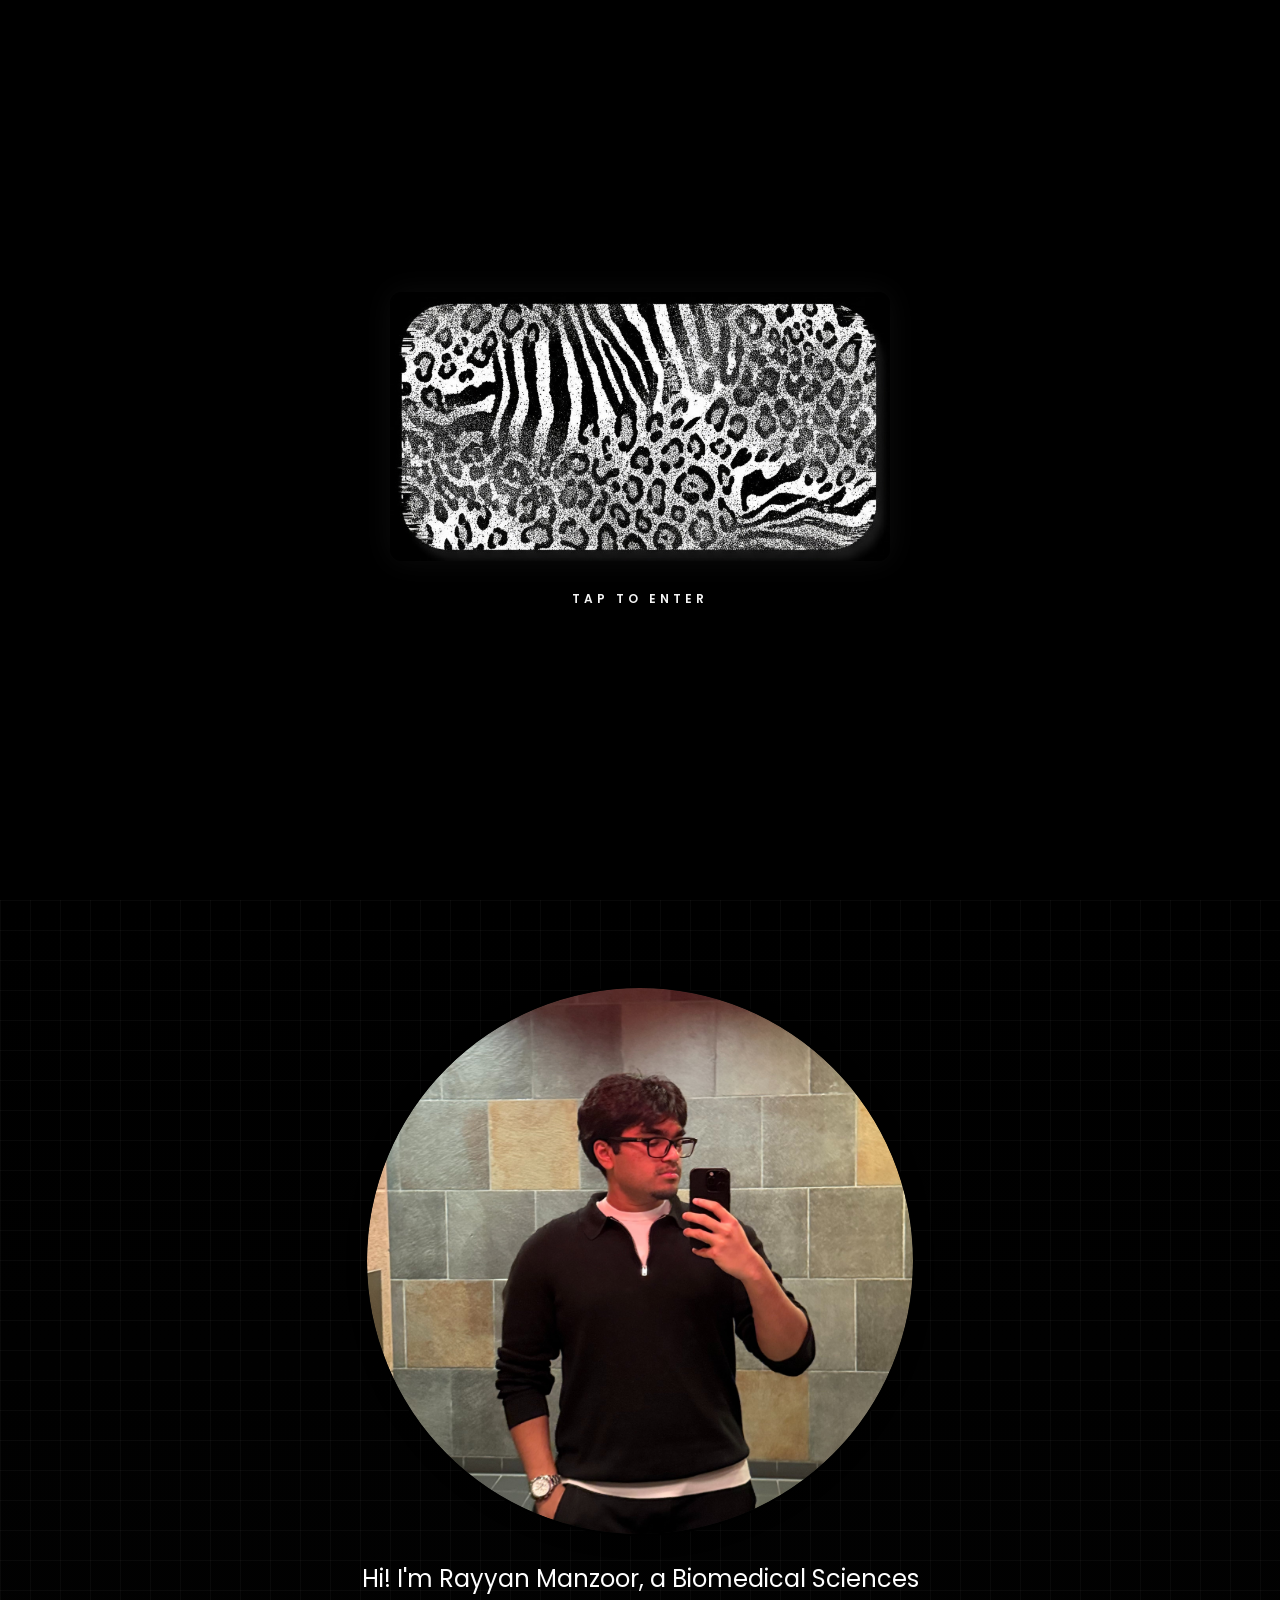
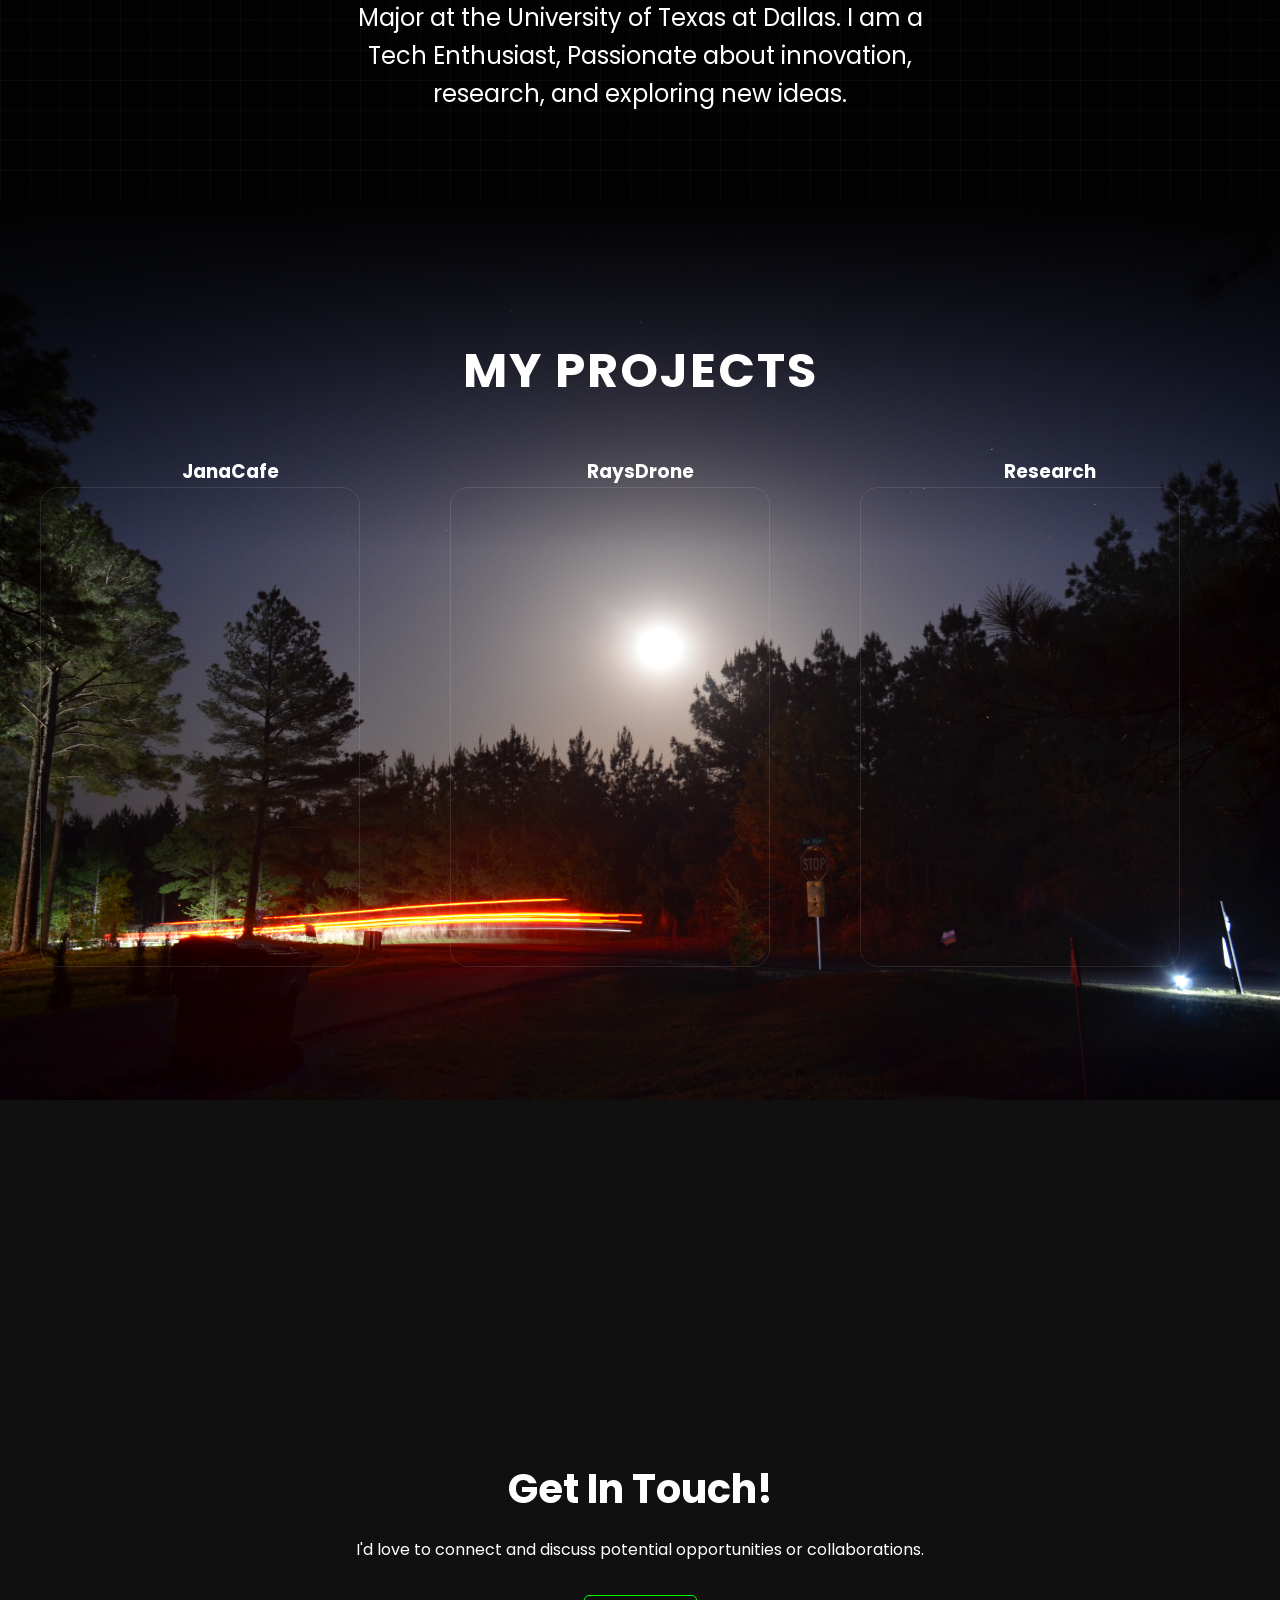
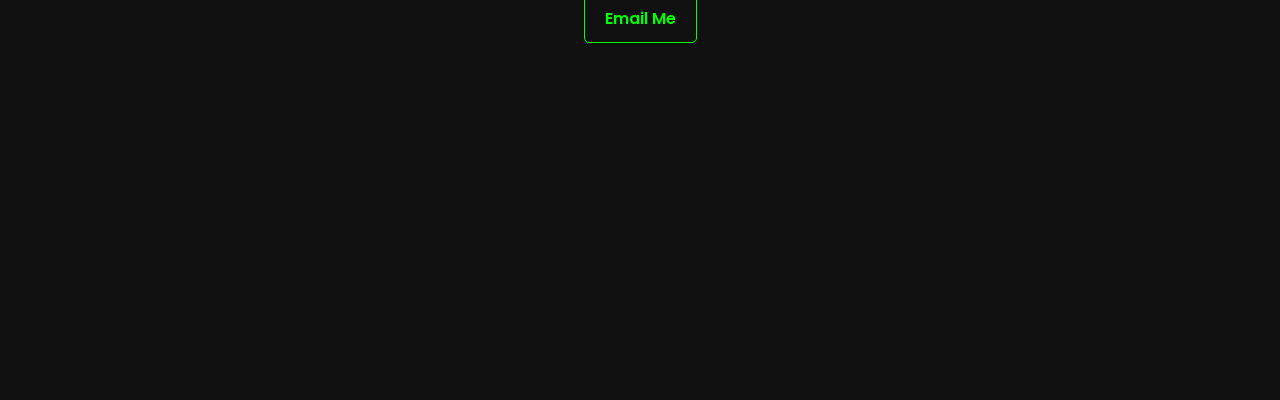
==== index.html @ ebfc165f "Update index.html" ====
<!DOCTYPE html>
<html lang="en">
<head>
  <meta charset="UTF-8">
  <meta name="viewport" content="width=device-width, initial-scale=1.0">
  <title>Rayyan's Portfolio</title>
  <link rel="icon" type="image/png" href="custom-id.PNG">
  <link rel="stylesheet" href="style.css">
  <link href="https://fonts.googleapis.com/css2?family=Poppins:wght@400;600&display=swap" rel="stylesheet">
</head>
<body class="dark-mode no-scroll">
  <div id="entry-splash">
    <div class="custom-id-container">
        <img src="custom-id.PNG" alt="Rayyan ID Card" class="custom-id-image">
        <p class="tap-hint">TAP TO ENTER</p>
    </div>
</div>
<div class="social-icons">
  <a href="https://www.instagram.com/rayyan.manz/" target="_blank" class="social-link"><img src="instagram.png" alt="Instagram"></a>
  <a href="https://www.youtube.com/@rayyan.manzoor" target="_blank" class="social-link"><img src="youtube.png" alt="YouTube"></a>
</div>

  <div class="fixed-gif">
    <img src="RSM.svg" alt="Top GIF">
  </div>

  <div class="top-glass"></div>

  <section id="welcome" class="full-screen">
  <div class="welcome-bubble">
    <h1 id="welcomeText" class="blur-text"></h1>
    <p class="subtitle" id="subtitle"></p>
  </div>
</section>
  
  <section id="about" class="content-section">

    <div id="scrollOverlay">
      <div class="scrolling-text-line line1">
        <span>Here's More About Me&nbsp;&nbsp;&nbsp;</span>
        <span>Here's More About Me&nbsp;&nbsp;&nbsp;</span>
        <span>Here's More About Me&nbsp;&nbsp;&nbsp;</span>
        <span>Here's More About Me&nbsp;&nbsp;&nbsp;</span>
        <span>Here's More About Me&nbsp;&nbsp;&nbsp;</span>
        <span>Here's More About Me&nbsp;&nbsp;&nbsp;</span>
        <span>Here's More About Me&nbsp;&nbsp;&nbsp;</span>
        <span>Here's More About Me&nbsp;&nbsp;&nbsp;</span>
      </div>
      <div class="scrolling-text-line line2">
        <span>I am Rayyan Manzoor.&nbsp;&nbsp;&nbsp;</span>    
        <span>I am an aspiring Anesthesiologist.&nbsp;&nbsp;&nbsp;</span>
        <span>I Enjoy my Free Time for Creativity.&nbsp;&nbsp;&nbsp;</span>
        <span>I am Passionate in Designing.&nbsp;&nbsp;&nbsp;</span>
        <span>I Love taking Drone Videography.&nbsp;&nbsp;&nbsp;</span>
        <span>I am Versitile across Many Skills.&nbsp;&nbsp;&nbsp;</span>
        <span>So Please Explore Projects About Me!&nbsp;&nbsp;&nbsp;</span>
        <span>I am Rayyan Manzoor.&nbsp;&nbsp;&nbsp;</span>    
        <span>I am an aspiring Anesthesiologist.&nbsp;&nbsp;&nbsp;</span>
        <span>I Enjoy my Free Time for Creativity.&nbsp;&nbsp;&nbsp;</span>
        <span>I am Passionate in Designing.&nbsp;&nbsp;&nbsp;</span>
        <span>I Love taking Drone Videography.&nbsp;&nbsp;&nbsp;</span>
        <span>I am Versitile across Many Skills.&nbsp;&nbsp;&nbsp;</span>
        <span>So Please Explore Projects About Me!&nbsp;&nbsp;&nbsp;</span>
      </div>
    </div>

    <div class="about-center">
      <div class="profile-circle">
        <img src="me.jpg" alt="Rayyan's Profile Picture">
      </div>
      <p class="about-description">
        Hi! I'm Rayyan Manzoor, a Biomedical Sciences Major at the University of Texas at Dallas. I am a Tech Enthusiast, Passionate about innovation, research, and exploring new ideas.
      </p>
    </div>

  </section>

  <section id="portfolio" class="content-section">
    <div class="container">
      <h2>My Projects</h2>
     <div class="project-grid">
  <div class="project-item">
    <h3 class="external-title">JanaCafe</h3>
    <div class="project-card" onclick="" tabindex="0">
      <video autoplay muted loop playsinline class="card-video">
        <source src="jana video cropped.mp4" type="video/mp4">
      </video>
      <div class="card-content">
        <a href="#" class="project-link" onclick="showProject('janacafe')">View Project Details</a>
      </div>
    </div>
  </div>

  <div class="project-item">
    <h3 class="external-title">RaysDrone</h3>
    <div class="project-card" onclick="" tabindex="0">
      <video autoplay muted loop playsinline class="card-video">
        <source src="raysdrone.mp4" type="video/mp4">
      </video>
      <div class="card-content">
        <a href="#project-drone" class="project-link">View Gallery</a>
      </div>
    </div>
  </div>

  <div class="project-item">
    <h3 class="external-title">Research</h3>
    <div class="project-card" onclick="" tabindex="0">
      <div class="card-content">
        <a href="#project-research" class="project-link">Read Abstract</a>
      </div>
    </div>
  </div>
</div>
  </section>

  <section id="project-jana" class="project-detail-section content-section">
    <div class="container">
      <a href="#portfolio" class="back-link">&larr; Back to Projects</a>
      <h1>JanaCafe </h1>
      <p class="project-tagline">Bringing clean, quality matcha to everyday life.</p>
      
      <div class="project-content">
        <p>JANA is a matcha beverage business I founded at 18 under my registered company, Jana Ventures LLC. The brand is built around offering clean, high-quality matcha products that support wellness and daily balance. After extensive product development and branding work, JANA has grown into a physical location on Preston, where customers can experience our drinks in person. This project explores the full entrepreneurial process behind JANA—from establishing the LLC and creating the brand identity to product testing, marketing strategy, and launching our storefront.</p>
        
        <h3>Where to find Jana</h3>
        <ul>
          <li>Main</li>
          <li>I</li>
          <li>S</li>
        </ul>
        <p>Ta.</p>
      </div>
    </div>
  </section>

  <section id="project-drone" class="project-detail-section content-section">
    <div class="container">
      <a href="#portfolio" class="back-link">&larr; Back to Projects</a>
      <h1>Drone Cinematography</h1>
      <p class="project-tagline">Capturing landscapes and events from a unique aerial perspective.</p>
      
      <div class="project-content">
        <p>My passion for drone videography allows me to combine technical skill with creative storytelling. I specialize in cinematic shots of Texas landscapes, urban environments, and event coverage.</p>
        
        <h3>Equipment & Skills:</h3>
        <ul>
          <li>DJI Mavic 3 Pro (4K/60fps, 10-bit D-Log).</li>
          <li>Advanced knowledge of FAA regulations and safe flight practices.</li>
          <li>Post-production editing using DaVinci Resolve.</li>
        </ul>
        <p>Vl.</p>
      </div>
    </div>
  </section>

  <section id="project-research" class="project-detail-section content-section">
    <div class="container">
      <a href="#portfolio" class="back-link">&larr; Back to Projects</a>
      <h1>Biomedical Research Abstract</h1>
      <p class="project-tagline">Exploration of neural signaling pathways.</p>
      
      <div class="project-content">
        <p>This academic project, conducted at UTD, focused on the inhibitory effects of novel compounds on specific G-protein coupled receptors (GPCRs) relevant to anesthetic research.</p>
        
        <h3>Abstract Summary:</h3>
        <p>The study utilized cell culture models and fluorescent assays to measure receptor activity. The findings suggest a potential therapeutic window for... [briefly summarize the outcome].</p>
        <p>Full paper available upon request.</p>
      </div>
    </div>
  </section>

  <section id="contact" class="content-section">
    <div class="container">
        <h2>Get In Touch!</h2>
        <p>I'd love to connect and discuss potential opportunities or collaborations.</p>
        <div class="contact-info">
    <a href="mailto:rayyan@manzoor.net" class="contact-link">Email Me</a>
</div>
    </div>
  </section>
  
  <script src="script.js"></script>
</body>
</html>
---- style.css ----
/* ===== Reset & Base Styles ===== */
* {
  margin: 0;
  padding: 0;
  box-sizing: border-box;
}

html {
  font-size: 16px;
  scroll-behavior: smooth;
}

body {
  font-family: 'Poppins', sans-serif;
  line-height: 1.6;
  transition: background 0.8s ease, color 0.8s ease;
}
/* --- NEW CUSTOM IMAGE SPLASH STYLES --- */
#entry-splash {
  position: fixed;
  top: 0;
  left: 0;
  width: 100%;
  height: 100%;
  background-color: #000;
  display: flex;
  justify-content: center;
  align-items: center;
  z-index: 10000;
  transition: opacity 0.8s ease;
  cursor: pointer;
}

.custom-id-container {
  text-align: center;
  width: 90%;
  max-width: 500px; /* Limits size on desktop */
}

.custom-id-image {
  width: 100%;
  height: auto;
  border-radius: 12px;
  /* Optional: gives it a subtle glow like the reference photo */
  box-shadow: 0 0 30px rgba(255, 255, 255, 0.05); 
  transition: transform 0.3s ease;
}

.custom-id-image:hover {
  transform: scale(1.02);
}

.tap-hint {
  color: #F5F5F5;
  margin-top: 20px;
  font-weight: 600;
  letter-spacing: 4px;
  font-size: 0.75rem;
  text-transform: uppercase;
  animation: pulseHint 2s infinite;
}

@keyframes pulseHint {
  0% { opacity: 0.3; }
  50% { opacity: 1; }
  100% { opacity: 0.3; }
}
/* Lock Scroll Class */
.no-scroll {
  overflow: hidden !important;
  height: 100vh !important;
}
/* ===== Glass Overlay (Top) ===== */
.top-glass {
  position: fixed;
  top: -200px;         /* pushes blur above the viewport */
  left: 0;
  right: 0;
  height: 245px;       /* extend enough to cover above + visible area */
  pointer-events: none;
  z-index: 1200;
  backdrop-filter: blur(6px);
  -webkit-backdrop-filter: blur(6px); /* Safari support */
}

/* ===== Sections ===== */
.full-screen {
  height: 100vh;
  width: 100%;
  display: flex;
  flex-direction: column;
  justify-content: center;
  align-items: center;
  text-align: center;
  color: #fff;
  background: linear-gradient(180deg, #1a1a1a, #000000);
  position: relative;
  overflow: hidden;
}

.content-section {
  min-height: 100vh;
  padding: 6rem 2rem;
  background-size: cover;
  background-position: center;
  background-repeat: no-repeat;
  color: #fff;
  position: relative;
}

#about {
  min-height: 100vh; 
  display: flex;
  align-items: center;
  justify-content: center;
  background: linear-gradient(180deg, #000000 0%, #020202 100%);
  position: relative;
  overflow: hidden;
  padding: 2rem 0; 
}

/* This keeps your grid lines visible over the new gradient */
#about::after {
  content: "";
  position: absolute;
  top: 0;
  left: 0;
  right: 0;
  bottom: 0;
  background-image: 
    linear-gradient(rgba(255, 255, 255, 0.03) 1px, transparent 1px),
    linear-gradient(90deg, rgba(255, 255, 255, 0.03) 1px, transparent 1px);
  background-size: 30px 30px;
  pointer-events: none;
  z-index: 1;
}

/* ===== Social Icons & GIF ===== */
.social-icons {
  position: fixed;
  top: 10px;
  right: 20px;
  display: flex;
  gap: 15px;
  z-index: 1201;
}

.social-link img {
  width: 28px;
  height: 28px;
  transition: transform 0.3s ease;
}

.social-link:hover img {
  transform: scale(1.2);
}

.fixed-gif {
  position: fixed;
  top: 10px;
  left: 20px;
  z-index: 1201;
  max-width: 50px;
}

.fixed-gif img {
  max-width: 100%;
  height: auto;
}

/* ===== Welcome Text & Gradient Effect ===== */
#welcomeText {
  font-size: clamp(2rem, 6vw, 3rem);
  line-height: 1.3;
  text-align: center;
  position: relative;
  z-index: 100;
}

#welcomeText span {
  display: inline-block;
  opacity: 0;
  transform: translateY(-50px);
  transition: opacity 0.6s ease, transform 0.6s ease;
  background: linear-gradient(to right, #FFFFFF, #F8F0E3, #FFFFFF, #F8F0E3, #FFFFFF);
  background-size: 300% 100%;
  -webkit-background-clip: text;
  background-clip: text;
  color: transparent;
  animation: gradient 1.5s linear infinite;
}

#welcomeText span.visible {
  opacity: 1;
  transform: translateY(0);
}

@keyframes gradient {
  0% { background-position: 0% 50%; }
  50% { background-position: 100% 50%; }
  100% { background-position: 0% 50%; }
}

/* Subtitle */
.subtitle {
  display: block;
  margin-top: 15px;
  font-size: clamp(1rem, 2.5vw, 1.5rem);
  opacity: 0.9;
  text-align: center;
  color: #fff; /* Solid color; can make gradient if desired */
}

/* ===== Scroll Overlay (Two Infinite Lines) ===== */
#scrollOverlay {
  display: none !important; 
  position: absolute;
  top: 0;
  left: 0;
  width: 100%;
  flex-direction: column;
  align-items: flex-start;
  gap: 0px;
  overflow: hidden;
  z-index: 1050;
}

.scrolling-text-line {
  display: flex;
  white-space: nowrap;
  font-size: clamp(1rem, 3vw, 1.6rem);
  font-weight: 400;
  color: #ccc;
  line-height: 1;
  margin: 0;
}

.line1 { animation: scrollLeft 16s linear infinite; }
.line2 { animation: scrollRight 30s linear infinite; }

.scrolling-text-line span {
  margin-right: 2rem;
}

@keyframes scrollLeft {
  0% { transform: translateX(0%); }
  100% { transform: translateX(-50%); }
}

@keyframes scrollRight {
  0% { transform: translateX(-50%); }
  100% { transform: translateX(0%); }
}

/* ===== About Centered Profile Circle ===== */
.about-center {
  display: flex;
  flex-direction: column;
  align-items: center;
  justify-content: center;
  gap: 1.5rem;
  position: relative;
  z-index: 1050;
  /* padding-top: 8rem removed to fix the gap */
}

.profile-circle {
  width: 520px;
  height: 520px;
  border-radius: 50%;
  border: 2px solid #000000;
  backdrop-filter: blur(8px);
  background-color: rgba(255,255,255,0.05);
  box-shadow: 0 4px 20px rgba(0,0,0,0.2);
  overflow: hidden;
  
  /* FIXED CODE BELOW */
  display: flex;          /* Changed from display: flex: 0; */
  flex-shrink: 0;        /* This prevents the oval squish */
  aspect-ratio: 1 / 1;    /* This forces a perfect circle */
  
  align-items: center;
  justify-content: center;
}

.profile-circle img {
  width: 100%;
  height: 100%;
  border-radius: 50%;
  object-fit: cover;
}

.profile-circle:hover {
  box-shadow: 0 0 20px rgba(255,255,255,0.5);
}

.about-description {
  max-width: 600px;
  text-align: center;
  font-size: clamp(1rem, 2.5vw, 1.3rem);
  line-height: 1.6;
}

/* ===== Subtitle Blink ===== */
.blink {
  animation: blinkSubtitle 1.5s step-start infinite;
}

@keyframes blinkSubtitle {
  0%, 50%, 100% { opacity: 1; }
  25%, 75% { opacity: 0; }
}   

/* About description text */
.about-description {
  max-width: 600px;
  text-align: center;
  font-size: clamp(1rem, 2.5vw, 1.3rem); /* scales with screen width */
  line-height: 1.6;
  transition: font-size 0.3s ease; /* smooth resizing */
}

/* Optional: even bigger text on larger screens */
@media (min-width: 1024px) {
  .about-description {
    font-size: clamp(1.2rem, 2.2vw, 1.5rem);
  }
}

@media (min-width: 1440px) {
  .about-description {
    font-size: clamp(1.4rem, 2vw, 1.8rem);
  }
}

/* Make profile circle bigger on desktop */
@media (min-width: 1024px) {
  .profile-circle {
    width: 550px;   /* increase width */
    height: 550px;  /* increase height */
  }
}
/* --- Centering The Portfolio Content (NEW CODE) --- */
#portfolio {
  background-image: url('dallas.JPG');
  background-size: cover;
  background-position: center;
  background-repeat: no-repeat;
  min-height: 100vh;
  color: #fff;
  position: relative;
  display: flex;
  flex-direction: column;
  align-items: center;
  justify-content: center;
  padding: 2rem 0; /* Changed to 0 on the sides */
}
/* NEW: The dark overlay for better text contrast */
#portfolio::before {
  content: "";
  position: absolute;
  top: 0;
  left: 0;
  right: 0;
  height: 350px; /* Increased height for a smoother blend */
  /* This starts at the same #020202 color we ended the About section with */
  background: linear-gradient(to bottom, #020202 0%, rgba(2,2,2,0) 100%);
  z-index: 2; 
}

/* Ensure the content sits above the new overlay */
#portfolio .container {
  position: relative;
  z-index: 10; /* Ensure content is above the overlay (z-index: 1) */
  width: 100%;
  max-width: 1200px;
  text-align: center;
}
/* ===== New Contact Section Styles ===== */
#contact {
  /* Inherits min-height: 100vh from .content-section, but we override background and center content */
  background: #101010; /* A slightly different dark background for contrast */
  display: flex;
  flex-direction: column;
  align-items: center;
  justify-content: center; /* Vertically centers content within the section */
  text-align: center;
}

#contact h2 {
  font-size: 2.5rem;
  margin-bottom: 1rem;
}

#contact p {
  margin-bottom: 2rem;
  max-width: 600px; /* Constrain the width of the descriptive text */
}

.contact-info {
  margin-top: 1rem;
  display: flex;
  justify-content: center; /* This horizontally centers the button */
  align-items: center;     /* This ensures vertical alignment */
  width: 100%;             /* This gives it the full width to center within */
  gap: 20px; 
}

.contact-link {
  color: #00FF00; /* Uses your neon accent color for the text */
  text-decoration: none;
  border: 1px solid #00FF00; /* Neon border */
  padding: 10px 20px;
  border-radius: 5px;
  transition: background 0.3s ease, color 0.3s ease;
  font-weight: 600;
}

.contact-link:hover {
  background: #00FF00; /* Fills the button with neon color on hover */
  color: #000; /* Changes text color to black for contrast on hover */
}
/* --- Portfolio Project Grid & Cards (NEW SECTION) --- */

#portfolio h2 {
  font-size: clamp(2rem, 5vw, 3rem);
  margin-bottom: 2rem;
  text-transform: uppercase;
  letter-spacing: 2px;
}

/* Grid layout for projects */
.project-grid {
  display: grid;
  grid-template-columns: repeat(auto-fit, minmax(300px, 1fr)); /* Responsive grid */
  gap: 30px;
  margin-top: 3rem;
}

/* Individual Project Card Styling */
.project-card {
  aspect-ratio: 2 / 3;
  width: 100%;
  max-width: 320px;
  background: transparent; /* Remove the gray tint */
  backdrop-filter: none;    /* Remove the milkiness */
  border: 1px solid rgba(255, 255, 255, 0.1);
  border-radius: 18px;
  display: flex;
  flex-direction: column;
  justify-content: center; 
  align-items: center;      
  text-align: center;
  transition: transform 0.4s cubic-bezier(0.175, 0.885, 0.32, 1.275), box-shadow 0.3s ease;
  position: relative;      
  overflow: hidden;        
}

/* THE HOVER EFFECT: This hides the link by default */
.project-link {
  position: absolute; /* Centers it over the video */
  top: 50%;
  left: 50%;
  transform: translate(-50%, -50%) scale(0.8);
  opacity: 0;         /* HIDDEN */
  visibility: hidden;
  z-index: 10;
  background: rgba(0, 0, 0, 0.7);
  padding: 12px 24px;
  border-radius: 30px;
  color: #00FF00;
  border: 1px solid #00FF00;
  font-weight: 600;
  text-decoration: none;
  transition: all 0.3s ease;
  white-space: nowrap;
}

/* SHOW LINK ON HOVER */
.project-card:hover .project-link {
  opacity: 1;
  visibility: visible;
  transform: translate(-50%, -50%) scale(1);
}

/* DIM & BLUR VIDEO ON HOVER */
.project-card:hover .card-video {
  opacity: 0.4 !important;
  filter: blur(3px);
}

.project-card:hover {
  transform: translateY(-10px) scale(1.02);
  box-shadow: 0 10px 30px rgba(0, 255, 0, 0.3);
  border-color: rgba(0, 255, 0, 0.5);
}


/* --- Project Detail Sections Styling & HIDE/SHOW LOGIC --- */
.project-detail-section {
    /* Ensures this section looks good and is separated */
    background: #0d0d0d;
    padding-top: 5rem;
    padding-bottom: 5rem;
    text-align: left;
    
    /* --- HIDE BY DEFAULT --- */
    display: none; 
    /* ----------------------- */
}

/* Rule to show the active section (used by JavaScript) */
.project-detail-section.active {
    display: block;
}

.project-detail-section h1 {
    font-size: 3rem;
    color: #00FF00;
    margin-bottom: 0.5rem;
}

.project-tagline {
    font-size: 1.2rem;
    color: #ccc;
    margin-bottom: 2rem;
    border-bottom: 1px solid rgba(255, 255, 255, 0.1);
    padding-bottom: 1rem;
}

.project-content p {
    margin-bottom: 1.5rem;
}

.project-content h3 {
    font-size: 1.5rem;
    color: #fff;
    margin-top: 2rem;
    margin-bottom: 1rem;
}

.project-content ul {
    list-style: none;
    padding-left: 0;
    margin-bottom: 2rem;
}

.project-content ul li {
    background-color: rgba(255, 255, 255, 0.05);
    padding: 10px 15px;
    margin-bottom: 8px;
    border-radius: 5px;
    border-left: 3px solid #00FF00;
}

.back-link {
    display: inline-block;
    color: #00FF00;
    text-decoration: none;
    font-weight: 600;
    margin-bottom: 2rem;
    transition: color 0.3s ease;
}

.back-link:hover {
    color: #fff;
}
/* Background Video Styling */
.card-video {
  position: absolute;
  top: 0;
  left: 0;
  width: 100%;
  height: 100%;
  object-fit: cover;
  z-index: 1;
  opacity: 1 !important; /* Forces 100% color vibrancy */
  pointer-events: none;
}

/* Text Content Styling */
.card-content {
  position: relative;
  z-index: 2;           /* Forces text to the top layer */
  text-shadow: 0 2px 10px rgba(0,0,0,0.8); /* Shadow for readability */
}

/* --- Ultra-Wide Mobile 2-Column Grid --- */
/* --- Final Consolidated Mobile Block --- */
@media (max-width: 600px) {
  #portfolio {
    padding: 2rem 0 !important;
    display: flex;
    align-items: center;
    justify-content: center;
  }

  #portfolio .container {
    padding: 0 !important;
    margin: 0 auto !important;
    width: 100vw !important;
    max-width: 100vw !important;
    display: flex;
    flex-direction: column;
    align-items: center;
  }

  .project-grid {
    display: grid;
    grid-template-columns: 1fr 1fr; 
    gap: 8px;
    width: 94%; 
    margin: 0 auto !important;
    padding: 0;
  }

  .project-item {
    width: 100%;
    display: flex;
    flex-direction: column;
    align-items: center;
  }

  .external-title {
    font-size: 0.85rem !important; /* Slightly smaller for 2-column fit */
    margin-bottom: 8px;
    width: 100%;
    text-align: center;
    white-space: nowrap;
    letter-spacing: 1px;
  }

  .project-card {
    cursor: pointer;
    -webkit-tap-highlight-color: transparent;
    user-select: none; 
    aspect-ratio: 1 / 1.4; /* Slightly shorter for mobile grid balance */
  }

  /* UNIFIED TRIGGER: Works for Tap, Click, and Focus on Safari/Chrome */
  .project-card:active .project-link,
  .project-card:hover .project-link,
  .project-card:focus-within .project-link,
  .project-card:focus .project-link {
    opacity: 1 !important;
    visibility: visible !important;
    transform: translate(-50%, -50%) scale(1) !important;
  }

  /* DIM VIDEO ON TRIGGER */
  .project-card:active .card-video,
  .project-card:hover .card-video,
  .project-card:focus-within .card-video,
  .project-card:focus .card-video {
    opacity: 0.3 !important;
    filter: blur(2px);
  }

  .social-link img {
    width: 35px !important;
    height: 35px !important;
  }
}
/* This target screens smaller than 768px (Phones/Tablets) */
@media screen and (max-width: 768px) {
  #about {
    /* Change to 90vh: This gives the photo almost the whole screen height to grow into */
    min-height: 90vh !important; 
    padding: 60px 0 !important;
  }

  .about-center {
    /* Ensure the gap between photo and text is tight */
    gap: 1rem !important;
  }

  .profile-circle {
    width: 75vw !important; 
    height: 75vw !important; 
    max-width: 320px; 
    flex-shrink: 0 !important; /* Keep this here too */
    aspect-ratio: 1 / 1 !important; /* Keep this here too */
  }

  .about-description {
    font-size: 1.05rem !important;
    width: 90%; /* Keeps text from hitting the edges of the phone */
  }
}
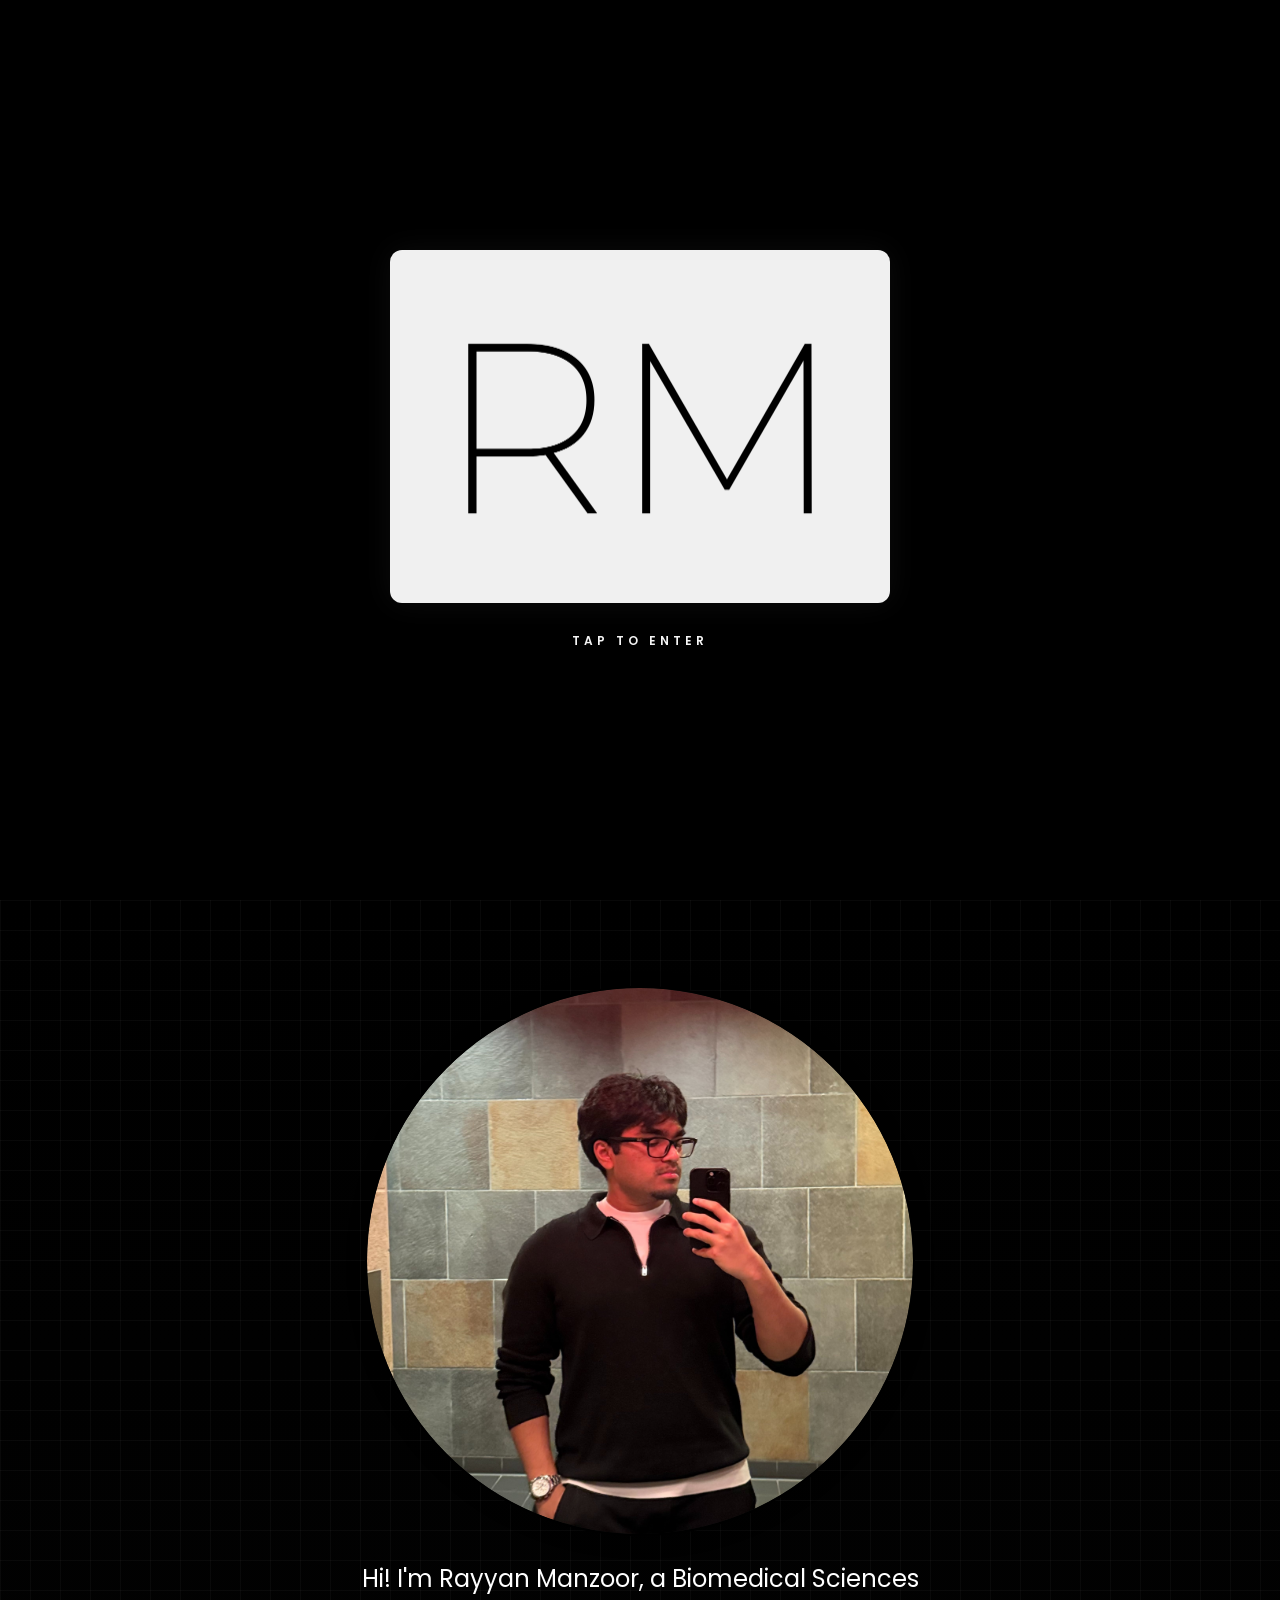
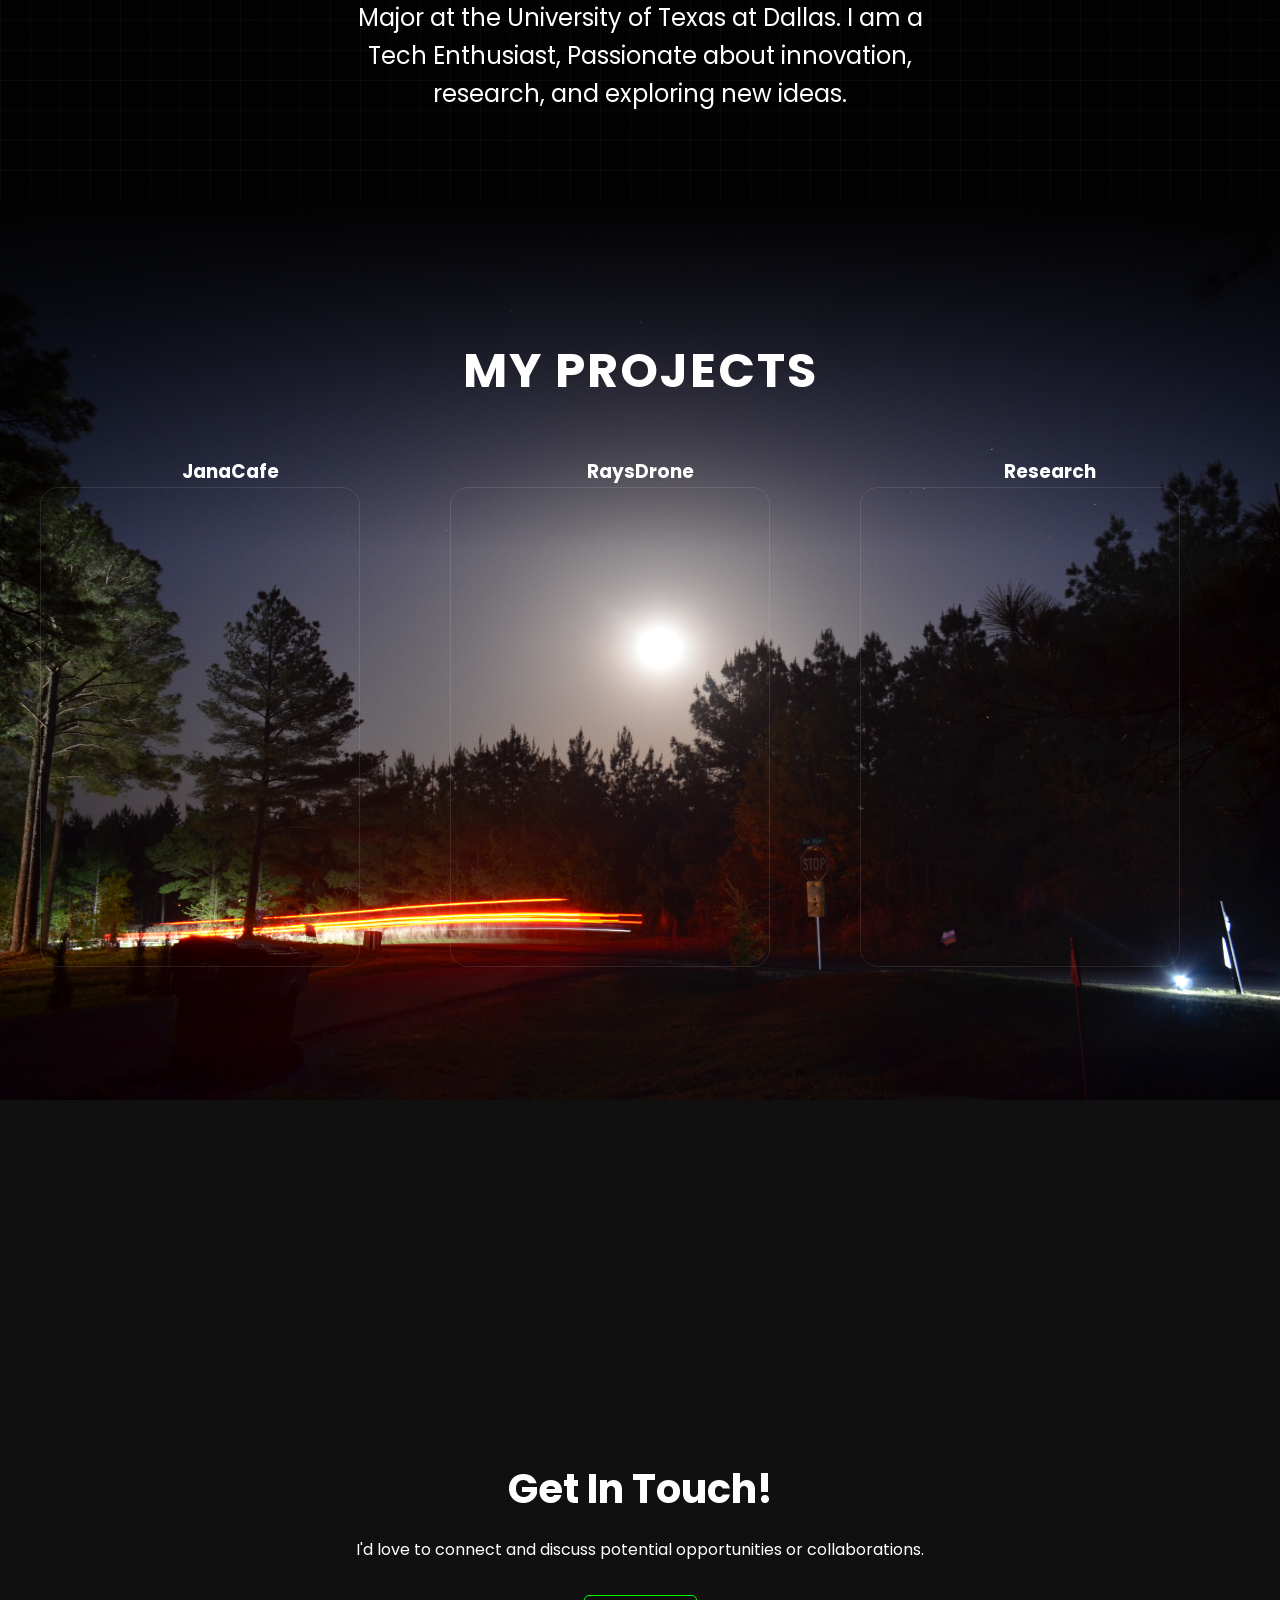
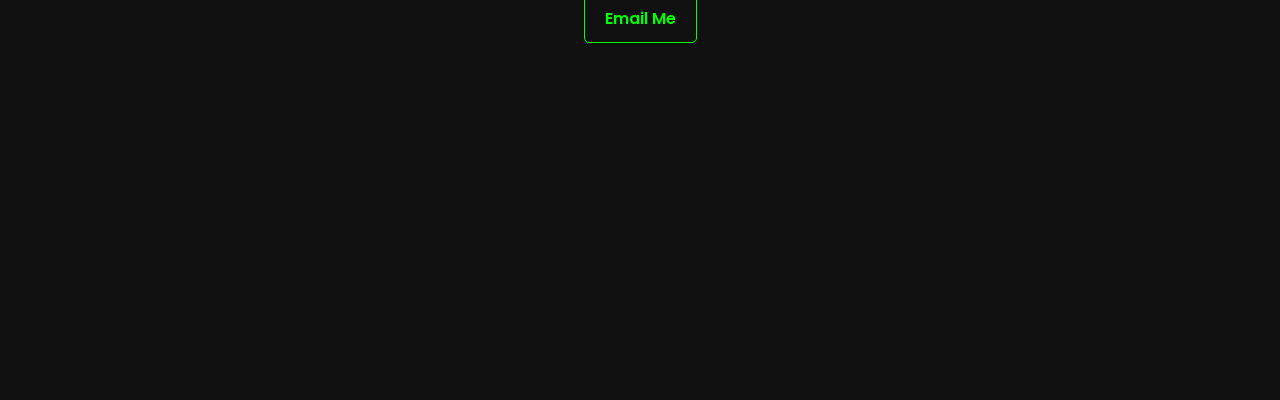
==== commit 13264092: "Update index.html" ====
--- a/index.html
+++ b/index.html
@@ -4,7 +4,7 @@
   <meta charset="UTF-8">
   <meta name="viewport" content="width=device-width, initial-scale=1.0">
   <title>Rayyan's Portfolio</title>
-  <link rel="icon" type="image/png" href="custom-id.PNG">
+  <link rel="icon" type="image/png" href="browsericon.PNG">
   <link rel="stylesheet" href="style.css">
   <link href="https://fonts.googleapis.com/css2?family=Poppins:wght@400;600&display=swap" rel="stylesheet">
 </head>
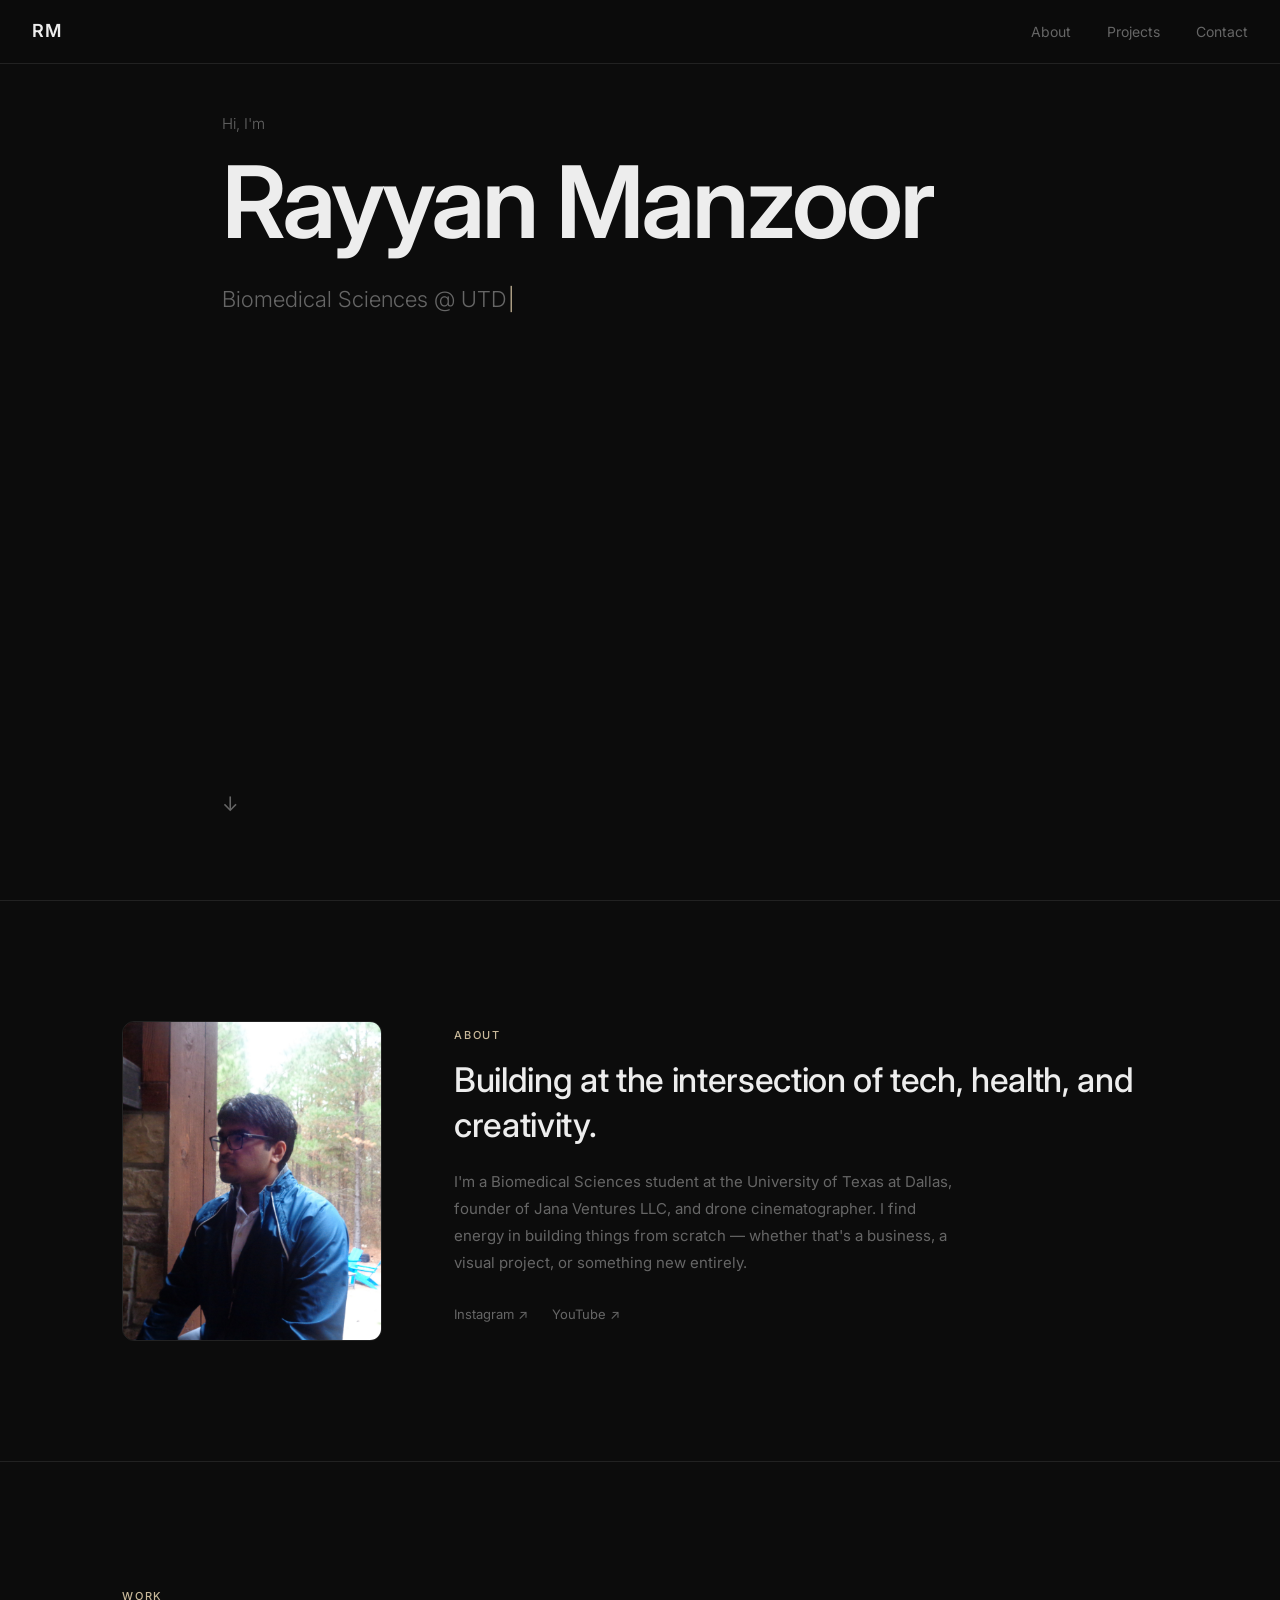
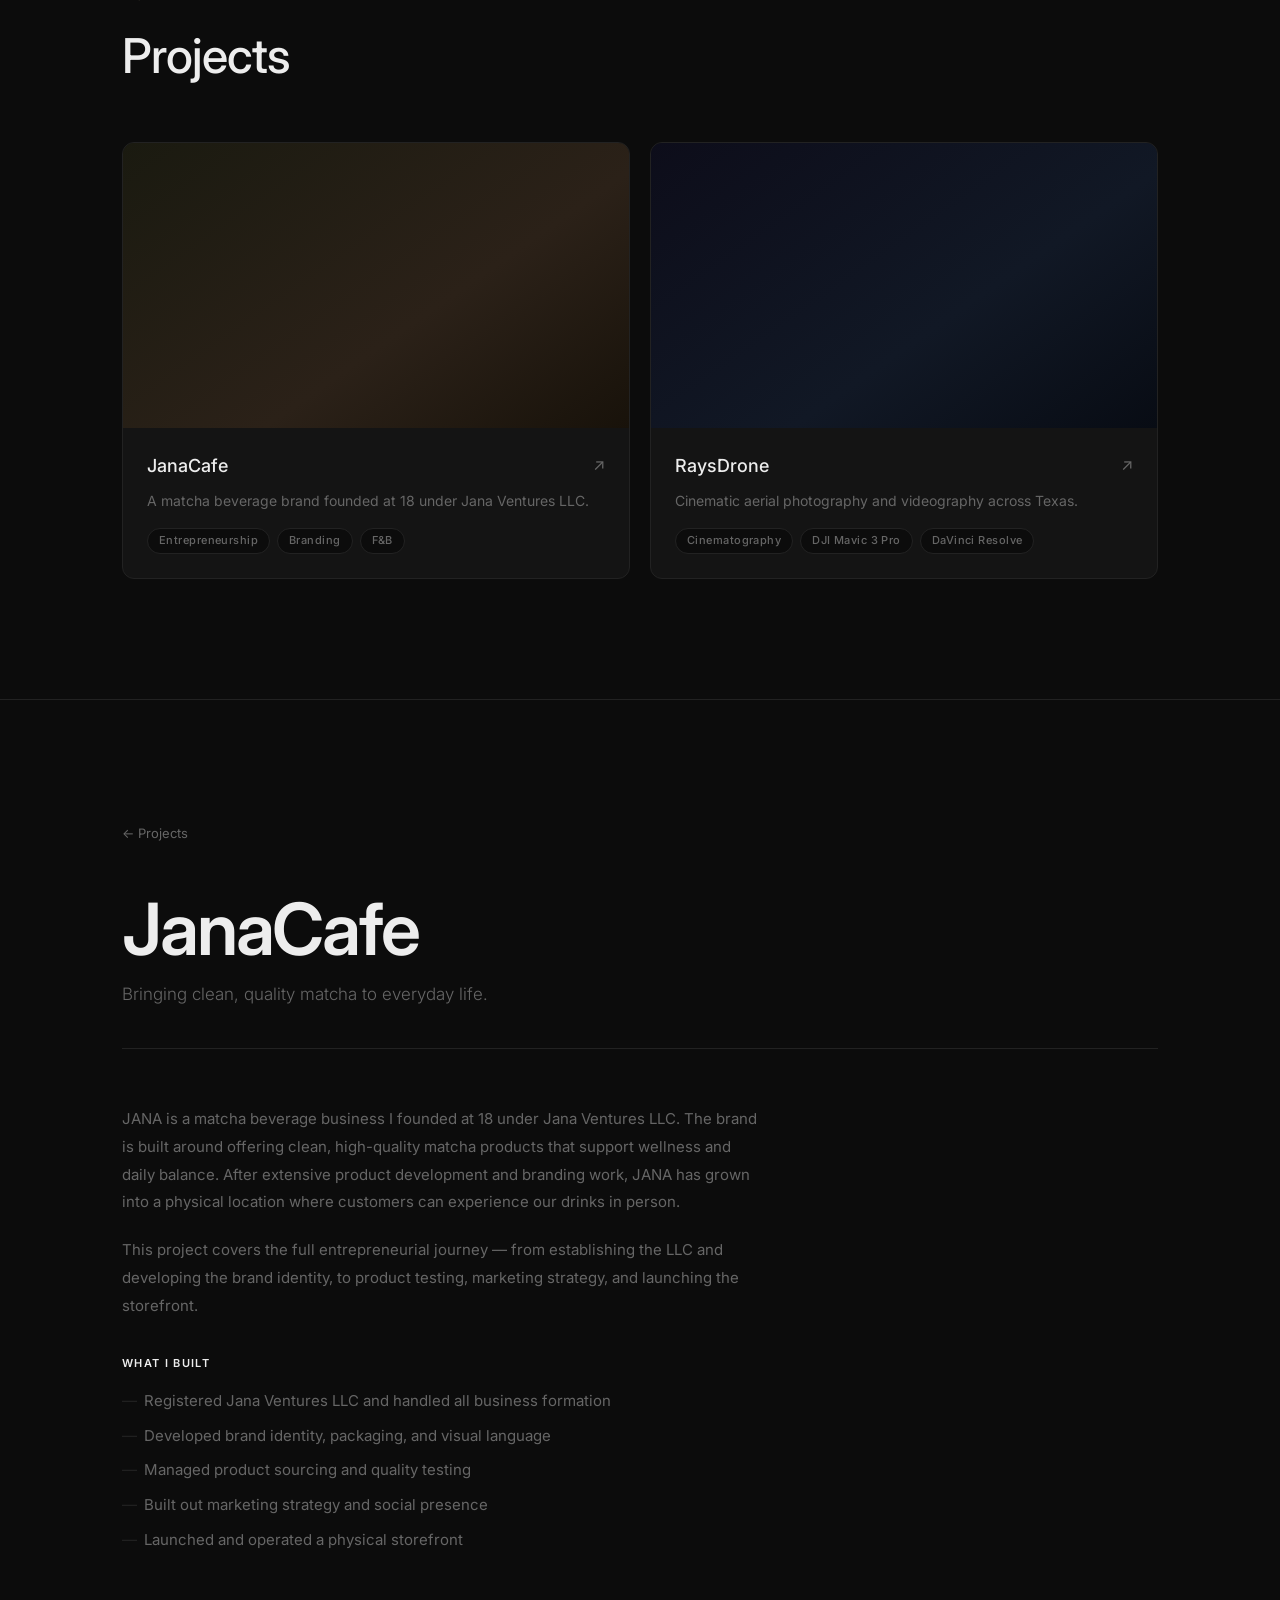
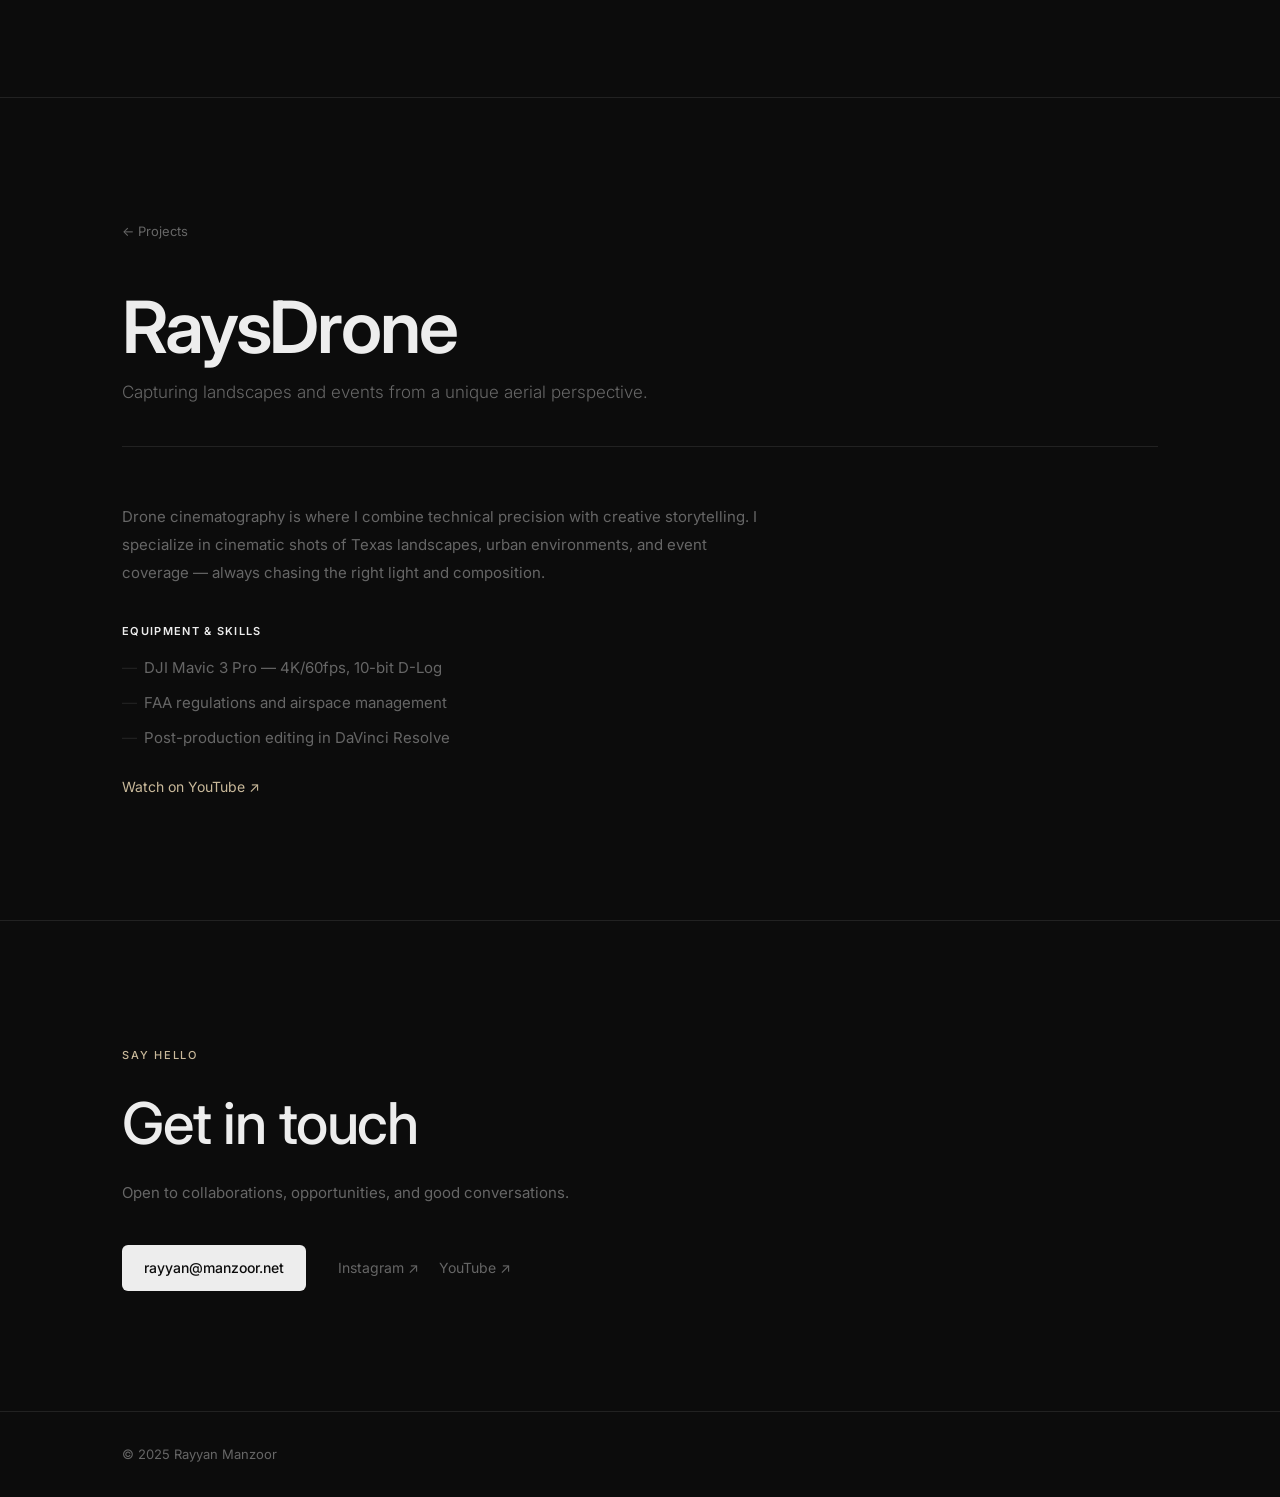
==== commit 1f5d2a12: "Redesign site: dark minimal layout, remove splash, extensible projects Co-authored-by: Cursor <curso" ====
--- a/index.html
+++ b/index.html
@@ -3,183 +3,226 @@
 <head>
   <meta charset="UTF-8">
   <meta name="viewport" content="width=device-width, initial-scale=1.0">
-  <title>Rayyan's Portfolio</title>
-  <link rel="icon" type="image/png" href="browsericon.PNG">
+  <title>Rayyan Manzoor</title>
   <link rel="stylesheet" href="style.css">
-  <link href="https://fonts.googleapis.com/css2?family=Poppins:wght@400;600&display=swap" rel="stylesheet">
+  <link rel="preconnect" href="https://fonts.googleapis.com">
+  <link href="https://fonts.googleapis.com/css2?family=Inter:wght@300;400;500;600&display=swap" rel="stylesheet">
 </head>
-<body class="dark-mode no-scroll">
-  <div id="entry-splash">
-    <div class="custom-id-container">
-        <img src="custom-id.PNG" alt="Rayyan ID Card" class="custom-id-image">
-        <p class="tap-hint">TAP TO ENTER</p>
-    </div>
-</div>
-<div class="social-icons">
-  <a href="https://www.instagram.com/rayyan.manz/" target="_blank" class="social-link"><img src="instagram.png" alt="Instagram"></a>
-  <a href="https://www.youtube.com/@rayyan.manzoor" target="_blank" class="social-link"><img src="youtube.png" alt="YouTube"></a>
-</div>
-
-  <div class="fixed-gif">
-    <img src="RSM.svg" alt="Top GIF">
-  </div>
-
-  <div class="top-glass"></div>
-
-  <section id="welcome" class="full-screen">
-  <div class="welcome-bubble">
-    <h1 id="welcomeText" class="blur-text"></h1>
-    <p class="subtitle" id="subtitle"></p>
-  </div>
-</section>
-  
-  <section id="about" class="content-section">
-
-    <div id="scrollOverlay">
-      <div class="scrolling-text-line line1">
-        <span>Here's More About Me&nbsp;&nbsp;&nbsp;</span>
-        <span>Here's More About Me&nbsp;&nbsp;&nbsp;</span>
-        <span>Here's More About Me&nbsp;&nbsp;&nbsp;</span>
-        <span>Here's More About Me&nbsp;&nbsp;&nbsp;</span>
-        <span>Here's More About Me&nbsp;&nbsp;&nbsp;</span>
-        <span>Here's More About Me&nbsp;&nbsp;&nbsp;</span>
-        <span>Here's More About Me&nbsp;&nbsp;&nbsp;</span>
-        <span>Here's More About Me&nbsp;&nbsp;&nbsp;</span>
-      </div>
-      <div class="scrolling-text-line line2">
-        <span>I am Rayyan Manzoor.&nbsp;&nbsp;&nbsp;</span>    
-        <span>I am an aspiring Anesthesiologist.&nbsp;&nbsp;&nbsp;</span>
-        <span>I Enjoy my Free Time for Creativity.&nbsp;&nbsp;&nbsp;</span>
-        <span>I am Passionate in Designing.&nbsp;&nbsp;&nbsp;</span>
-        <span>I Love taking Drone Videography.&nbsp;&nbsp;&nbsp;</span>
-        <span>I am Versitile across Many Skills.&nbsp;&nbsp;&nbsp;</span>
-        <span>So Please Explore Projects About Me!&nbsp;&nbsp;&nbsp;</span>
-        <span>I am Rayyan Manzoor.&nbsp;&nbsp;&nbsp;</span>    
-        <span>I am an aspiring Anesthesiologist.&nbsp;&nbsp;&nbsp;</span>
-        <span>I Enjoy my Free Time for Creativity.&nbsp;&nbsp;&nbsp;</span>
-        <span>I am Passionate in Designing.&nbsp;&nbsp;&nbsp;</span>
-        <span>I Love taking Drone Videography.&nbsp;&nbsp;&nbsp;</span>
-        <span>I am Versitile across Many Skills.&nbsp;&nbsp;&nbsp;</span>
-        <span>So Please Explore Projects About Me!&nbsp;&nbsp;&nbsp;</span>
-      </div>
-    </div>
-
-    <div class="about-center">
-      <div class="profile-circle">
-        <img src="me.jpg" alt="Rayyan's Profile Picture">
-      </div>
-      <p class="about-description">
-        Hi! I'm Rayyan Manzoor, a Biomedical Sciences Major at the University of Texas at Dallas. I am a Tech Enthusiast, Passionate about innovation, research, and exploring new ideas.
-      </p>
-    </div>
-
-  </section>
-
-  <section id="portfolio" class="content-section">
-    <div class="container">
-      <h2>My Projects</h2>
-     <div class="project-grid">
-  <div class="project-item">
-    <h3 class="external-title">JanaCafe</h3>
-    <div class="project-card" onclick="" tabindex="0">
-      <video autoplay muted loop playsinline class="card-video">
-        <source src="jana video cropped.mp4" type="video/mp4">
-      </video>
-      <div class="card-content">
-        <a href="#" class="project-link" onclick="showProject('janacafe')">View Project Details</a>
-      </div>
-    </div>
-  </div>
-
-  <div class="project-item">
-    <h3 class="external-title">RaysDrone</h3>
-    <div class="project-card" onclick="" tabindex="0">
-      <video autoplay muted loop playsinline class="card-video">
-        <source src="raysdrone.mp4" type="video/mp4">
-      </video>
-      <div class="card-content">
-        <a href="#project-drone" class="project-link">View Gallery</a>
-      </div>
-    </div>
-  </div>
-
-  <div class="project-item">
-    <h3 class="external-title">Research</h3>
-    <div class="project-card" onclick="" tabindex="0">
-      <div class="card-content">
-        <a href="#project-research" class="project-link">Read Abstract</a>
-      </div>
-    </div>
-  </div>
-</div>
-  </section>
-
-  <section id="project-jana" class="project-detail-section content-section">
-    <div class="container">
-      <a href="#portfolio" class="back-link">&larr; Back to Projects</a>
-      <h1>JanaCafe </h1>
-      <p class="project-tagline">Bringing clean, quality matcha to everyday life.</p>
-      
-      <div class="project-content">
-        <p>JANA is a matcha beverage business I founded at 18 under my registered company, Jana Ventures LLC. The brand is built around offering clean, high-quality matcha products that support wellness and daily balance. After extensive product development and branding work, JANA has grown into a physical location on Preston, where customers can experience our drinks in person. This project explores the full entrepreneurial process behind JANA—from establishing the LLC and creating the brand identity to product testing, marketing strategy, and launching our storefront.</p>
-        
-        <h3>Where to find Jana</h3>
+<body>
+
+  <!-- Navigation -->
+  <nav id="nav">
+    <a href="#hero" class="nav-logo">RM</a>
+    <ul class="nav-links">
+      <li><a href="#about">About</a></li>
+      <li><a href="#projects">Projects</a></li>
+      <li><a href="#contact">Contact</a></li>
+    </ul>
+  </nav>
+
+  <!-- Hero -->
+  <section id="hero">
+    <div class="hero-content">
+      <p class="hero-eyebrow">Hi, I'm</p>
+      <h1 class="hero-name">Rayyan Manzoor</h1>
+      <p class="hero-subtitle" id="subtitle"></p>
+    </div>
+    <a href="#about" class="scroll-hint" aria-label="Scroll down">↓</a>
+  </section>
+
+  <!-- About -->
+  <section id="about">
+    <div class="container">
+      <div class="about-grid">
+        <div class="about-photo">
+          <img src="me.jpg" alt="Rayyan Manzoor">
+        </div>
+        <div class="about-text">
+          <span class="section-label">About</span>
+          <h2>Building at the intersection of tech, health, and creativity.</h2>
+          <p>I'm a Biomedical Sciences student at the University of Texas at Dallas, founder of Jana Ventures LLC, and drone cinematographer. I find energy in building things from scratch — whether that's a business, a visual project, or something new entirely.</p>
+          <div class="about-links">
+            <a href="https://www.instagram.com/rayyan.manz/" target="_blank" rel="noopener" class="about-social">Instagram ↗</a>
+            <a href="https://www.youtube.com/@rayyan.manzoor" target="_blank" rel="noopener" class="about-social">YouTube ↗</a>
+          </div>
+        </div>
+      </div>
+    </div>
+  </section>
+
+  <!-- Projects -->
+  <section id="projects">
+    <div class="container">
+      <span class="section-label">Work</span>
+      <h2>Projects</h2>
+
+      <div class="projects-grid">
+
+        <!-- JanaCafe -->
+        <article class="project-card">
+          <a href="#jana" class="project-card-link">
+            <div class="project-media jana-media">
+              <video autoplay muted loop playsinline>
+                <source src="jana video cropped.mp4" type="video/mp4">
+              </video>
+            </div>
+            <div class="project-card-info">
+              <div class="project-card-header">
+                <h3>JanaCafe</h3>
+                <span class="project-arrow">↗</span>
+              </div>
+              <p>A matcha beverage brand founded at 18 under Jana Ventures LLC.</p>
+              <div class="project-tags">
+                <span>Entrepreneurship</span>
+                <span>Branding</span>
+                <span>F&amp;B</span>
+              </div>
+            </div>
+          </a>
+        </article>
+
+        <!-- RaysDrone -->
+        <article class="project-card">
+          <a href="#drone" class="project-card-link">
+            <div class="project-media drone-media">
+              <video autoplay muted loop playsinline>
+                <source src="raysdrone.mp4" type="video/mp4">
+              </video>
+            </div>
+            <div class="project-card-info">
+              <div class="project-card-header">
+                <h3>RaysDrone</h3>
+                <span class="project-arrow">↗</span>
+              </div>
+              <p>Cinematic aerial photography and videography across Texas.</p>
+              <div class="project-tags">
+                <span>Cinematography</span>
+                <span>DJI Mavic 3 Pro</span>
+                <span>DaVinci Resolve</span>
+              </div>
+            </div>
+          </a>
+        </article>
+
+        <!--
+          ═══════════════════════════════════════════════
+          TO ADD A NEW PROJECT — copy this block and fill in:
+
+          <article class="project-card">
+            <a href="#YOUR-ID" class="project-card-link">
+              <div class="project-media">
+                (optional: <video> or <img> tag here)
+              </div>
+              <div class="project-card-info">
+                <div class="project-card-header">
+                  <h3>Project Name</h3>
+                  <span class="project-arrow">↗</span>
+                </div>
+                <p>One-line description.</p>
+                <div class="project-tags">
+                  <span>Tag</span>
+                </div>
+              </div>
+            </a>
+          </article>
+
+          Then scroll down and add a matching detail section.
+          ═══════════════════════════════════════════════
+        -->
+
+      </div>
+    </div>
+  </section>
+
+  <!-- JanaCafe Detail -->
+  <section id="jana" class="project-detail">
+    <div class="container">
+      <a href="#projects" class="back-link">← Projects</a>
+      <div class="detail-header">
+        <h1>JanaCafe</h1>
+        <p class="detail-tagline">Bringing clean, quality matcha to everyday life.</p>
+      </div>
+      <div class="detail-body">
+        <p>JANA is a matcha beverage business I founded at 18 under Jana Ventures LLC. The brand is built around offering clean, high-quality matcha products that support wellness and daily balance. After extensive product development and branding work, JANA has grown into a physical location where customers can experience our drinks in person.</p>
+        <p>This project covers the full entrepreneurial journey — from establishing the LLC and developing the brand identity, to product testing, marketing strategy, and launching the storefront.</p>
+        <h3>What I built</h3>
         <ul>
-          <li>Main</li>
-          <li>I</li>
-          <li>S</li>
+          <li>Registered Jana Ventures LLC and handled all business formation</li>
+          <li>Developed brand identity, packaging, and visual language</li>
+          <li>Managed product sourcing and quality testing</li>
+          <li>Built out marketing strategy and social presence</li>
+          <li>Launched and operated a physical storefront</li>
         </ul>
-        <p>Ta.</p>
-      </div>
-    </div>
-  </section>
-
-  <section id="project-drone" class="project-detail-section content-section">
-    <div class="container">
-      <a href="#portfolio" class="back-link">&larr; Back to Projects</a>
-      <h1>Drone Cinematography</h1>
-      <p class="project-tagline">Capturing landscapes and events from a unique aerial perspective.</p>
-      
-      <div class="project-content">
-        <p>My passion for drone videography allows me to combine technical skill with creative storytelling. I specialize in cinematic shots of Texas landscapes, urban environments, and event coverage.</p>
-        
-        <h3>Equipment & Skills:</h3>
+      </div>
+    </div>
+  </section>
+
+  <!-- RaysDrone Detail -->
+  <section id="drone" class="project-detail">
+    <div class="container">
+      <a href="#projects" class="back-link">← Projects</a>
+      <div class="detail-header">
+        <h1>RaysDrone</h1>
+        <p class="detail-tagline">Capturing landscapes and events from a unique aerial perspective.</p>
+      </div>
+      <div class="detail-body">
+        <p>Drone cinematography is where I combine technical precision with creative storytelling. I specialize in cinematic shots of Texas landscapes, urban environments, and event coverage — always chasing the right light and composition.</p>
+        <h3>Equipment &amp; skills</h3>
         <ul>
-          <li>DJI Mavic 3 Pro (4K/60fps, 10-bit D-Log).</li>
-          <li>Advanced knowledge of FAA regulations and safe flight practices.</li>
-          <li>Post-production editing using DaVinci Resolve.</li>
+          <li>DJI Mavic 3 Pro — 4K/60fps, 10-bit D-Log</li>
+          <li>FAA regulations and airspace management</li>
+          <li>Post-production editing in DaVinci Resolve</li>
         </ul>
-        <p>Vl.</p>
-      </div>
-    </div>
-  </section>
-
-  <section id="project-research" class="project-detail-section content-section">
-    <div class="container">
-      <a href="#portfolio" class="back-link">&larr; Back to Projects</a>
-      <h1>Biomedical Research Abstract</h1>
-      <p class="project-tagline">Exploration of neural signaling pathways.</p>
-      
-      <div class="project-content">
-        <p>This academic project, conducted at UTD, focused on the inhibitory effects of novel compounds on specific G-protein coupled receptors (GPCRs) relevant to anesthetic research.</p>
-        
-        <h3>Abstract Summary:</h3>
-        <p>The study utilized cell culture models and fluorescent assays to measure receptor activity. The findings suggest a potential therapeutic window for... [briefly summarize the outcome].</p>
-        <p>Full paper available upon request.</p>
-      </div>
-    </div>
-  </section>
-
-  <section id="contact" class="content-section">
-    <div class="container">
-        <h2>Get In Touch!</h2>
-        <p>I'd love to connect and discuss potential opportunities or collaborations.</p>
-        <div class="contact-info">
-    <a href="mailto:rayyan@manzoor.net" class="contact-link">Email Me</a>
-</div>
-    </div>
-  </section>
-  
+        <a href="https://www.youtube.com/@rayyan.manzoor" target="_blank" rel="noopener" class="inline-link">Watch on YouTube ↗</a>
+      </div>
+    </div>
+  </section>
+
+  <!--
+    ═══════════════════════════════════════════════
+    TO ADD A NEW PROJECT DETAIL SECTION — copy this block:
+
+    <section id="YOUR-ID" class="project-detail">
+      <div class="container">
+        <a href="#projects" class="back-link">← Projects</a>
+        <div class="detail-header">
+          <h1>Project Name</h1>
+          <p class="detail-tagline">Short tagline.</p>
+        </div>
+        <div class="detail-body">
+          <p>Description...</p>
+          <h3>What I built</h3>
+          <ul>
+            <li>Item one</li>
+          </ul>
+        </div>
+      </div>
+    </section>
+    ═══════════════════════════════════════════════
+  -->
+
+  <!-- Contact -->
+  <section id="contact">
+    <div class="container">
+      <span class="section-label">Say hello</span>
+      <h2>Get in touch</h2>
+      <p>Open to collaborations, opportunities, and good conversations.</p>
+      <div class="contact-actions">
+        <a href="mailto:rayyan@manzoor.net" class="btn-primary">rayyan@manzoor.net</a>
+        <div class="contact-socials">
+          <a href="https://www.instagram.com/rayyan.manz/" target="_blank" rel="noopener">Instagram ↗</a>
+          <a href="https://www.youtube.com/@rayyan.manzoor" target="_blank" rel="noopener">YouTube ↗</a>
+        </div>
+      </div>
+    </div>
+  </section>
+
+  <footer>
+    <div class="container">
+      <p>© 2025 Rayyan Manzoor</p>
+    </div>
+  </footer>
+
   <script src="script.js"></script>
 </body>
 </html>
--- a/style.css
+++ b/style.css
@@ -1,689 +1,585 @@
-/* ===== Reset & Base Styles ===== */
-* {
+/* ─────────────────────────────────────────────
+   Variables
+───────────────────────────────────────────── */
+:root {
+  --bg:         #0c0c0c;
+  --surface:    #141414;
+  --border:     #222222;
+  --text:       #ededed;
+  --muted:      #666666;
+  --accent:     #c9b99a;
+  --font:       'Inter', sans-serif;
+  --radius:     12px;
+  --container:  1100px;
+  --nav-height: 64px;
+}
+
+/* ─────────────────────────────────────────────
+   Reset & Base
+───────────────────────────────────────────── */
+*, *::before, *::after {
+  box-sizing: border-box;
   margin: 0;
   padding: 0;
-  box-sizing: border-box;
 }
 
 html {
+  scroll-behavior: smooth;
+}
+
+body {
+  background: var(--bg);
+  color: var(--text);
+  font-family: var(--font);
   font-size: 16px;
-  scroll-behavior: smooth;
-}
-
-body {
-  font-family: 'Poppins', sans-serif;
   line-height: 1.6;
-  transition: background 0.8s ease, color 0.8s ease;
-}
-/* --- NEW CUSTOM IMAGE SPLASH STYLES --- */
-#entry-splash {
+  -webkit-font-smoothing: antialiased;
+}
+
+img,
+video {
+  display: block;
+  max-width: 100%;
+}
+
+a {
+  color: inherit;
+  text-decoration: none;
+}
+
+ul {
+  list-style: none;
+}
+
+/* ─────────────────────────────────────────────
+   Layout
+───────────────────────────────────────────── */
+.container {
+  max-width: var(--container);
+  margin: 0 auto;
+  padding: 0 32px;
+}
+
+/* ─────────────────────────────────────────────
+   Navigation
+───────────────────────────────────────────── */
+#nav {
   position: fixed;
   top: 0;
   left: 0;
-  width: 100%;
-  height: 100%;
-  background-color: #000;
-  display: flex;
-  justify-content: center;
+  right: 0;
+  height: var(--nav-height);
+  display: flex;
   align-items: center;
-  z-index: 10000;
-  transition: opacity 0.8s ease;
-  cursor: pointer;
-}
-
-.custom-id-container {
-  text-align: center;
-  width: 90%;
-  max-width: 500px; /* Limits size on desktop */
-}
-
-.custom-id-image {
-  width: 100%;
-  height: auto;
-  border-radius: 12px;
-  /* Optional: gives it a subtle glow like the reference photo */
-  box-shadow: 0 0 30px rgba(255, 255, 255, 0.05); 
-  transition: transform 0.3s ease;
-}
-
-.custom-id-image:hover {
-  transform: scale(1.02);
-}
-
-.tap-hint {
-  color: #F5F5F5;
-  margin-top: 20px;
+  justify-content: space-between;
+  padding: 0 32px;
+  background: rgba(12, 12, 12, 0.88);
+  backdrop-filter: blur(14px);
+  -webkit-backdrop-filter: blur(14px);
+  border-bottom: 1px solid var(--border);
+  z-index: 100;
+}
+
+.nav-logo {
+  font-size: 18px;
   font-weight: 600;
-  letter-spacing: 4px;
-  font-size: 0.75rem;
+  letter-spacing: 0.06em;
+  color: var(--text);
+}
+
+.nav-links {
+  display: flex;
+  gap: 36px;
+}
+
+.nav-links a {
+  font-size: 14px;
+  color: var(--muted);
+  transition: color 0.2s;
+}
+
+.nav-links a:hover,
+.nav-links a.active {
+  color: var(--text);
+}
+
+/* ─────────────────────────────────────────────
+   Section Label
+───────────────────────────────────────────── */
+.section-label {
+  display: inline-block;
+  font-size: 11px;
+  font-weight: 500;
+  letter-spacing: 0.16em;
   text-transform: uppercase;
-  animation: pulseHint 2s infinite;
-}
-
-@keyframes pulseHint {
-  0% { opacity: 0.3; }
-  50% { opacity: 1; }
-  100% { opacity: 0.3; }
-}
-/* Lock Scroll Class */
-.no-scroll {
-  overflow: hidden !important;
-  height: 100vh !important;
-}
-/* ===== Glass Overlay (Top) ===== */
-.top-glass {
-  position: fixed;
-  top: -200px;         /* pushes blur above the viewport */
-  left: 0;
-  right: 0;
-  height: 245px;       /* extend enough to cover above + visible area */
-  pointer-events: none;
-  z-index: 1200;
-  backdrop-filter: blur(6px);
-  -webkit-backdrop-filter: blur(6px); /* Safari support */
-}
-
-/* ===== Sections ===== */
-.full-screen {
-  height: 100vh;
-  width: 100%;
+  color: var(--accent);
+  margin-bottom: 12px;
+}
+
+/* ─────────────────────────────────────────────
+   Hero
+───────────────────────────────────────────── */
+#hero {
+  min-height: 100vh;
   display: flex;
   flex-direction: column;
   justify-content: center;
-  align-items: center;
-  text-align: center;
-  color: #fff;
-  background: linear-gradient(180deg, #1a1a1a, #000000);
-  position: relative;
+  padding: calc(var(--nav-height) + 48px) 32px 80px;
+  max-width: 900px;
+  margin: 0 auto;
+  width: 100%;
+}
+
+.hero-eyebrow {
+  font-size: 15px;
+  color: var(--muted);
+  margin-bottom: 14px;
+  font-weight: 300;
+}
+
+.hero-name {
+  font-size: clamp(52px, 9vw, 100px);
+  font-weight: 600;
+  line-height: 1.04;
+  letter-spacing: -0.03em;
+  margin-bottom: 28px;
+}
+
+.hero-subtitle {
+  font-size: clamp(17px, 2.2vw, 22px);
+  color: var(--muted);
+  min-height: 1.5em;
+  font-weight: 300;
+}
+
+.hero-subtitle::after {
+  content: '|';
+  margin-left: 2px;
+  color: var(--accent);
+  animation: blink 1s step-end infinite;
+}
+
+@keyframes blink {
+  0%, 100% { opacity: 1; }
+  50%       { opacity: 0; }
+}
+
+.scroll-hint {
+  margin-top: auto;
+  font-size: 20px;
+  color: var(--muted);
+  align-self: flex-start;
+  animation: bounce 2.2s ease-in-out infinite;
+  transition: color 0.2s;
+}
+
+.scroll-hint:hover {
+  color: var(--text);
+}
+
+@keyframes bounce {
+  0%, 100% { transform: translateY(0); }
+  50%       { transform: translateY(7px); }
+}
+
+/* ─────────────────────────────────────────────
+   About
+───────────────────────────────────────────── */
+#about {
+  padding: 120px 0;
+  border-top: 1px solid var(--border);
+}
+
+.about-grid {
+  display: grid;
+  grid-template-columns: 260px 1fr;
+  gap: 72px;
+  align-items: start;
+}
+
+.about-photo {
+  width: 260px;
+  height: 320px;
+  border-radius: var(--radius);
   overflow: hidden;
-}
-
-.content-section {
-  min-height: 100vh;
-  padding: 6rem 2rem;
-  background-size: cover;
-  background-position: center;
-  background-repeat: no-repeat;
-  color: #fff;
-  position: relative;
-}
-
-#about {
-  min-height: 100vh; 
-  display: flex;
-  align-items: center;
-  justify-content: center;
-  background: linear-gradient(180deg, #000000 0%, #020202 100%);
-  position: relative;
-  overflow: hidden;
-  padding: 2rem 0; 
-}
-
-/* This keeps your grid lines visible over the new gradient */
-#about::after {
-  content: "";
-  position: absolute;
-  top: 0;
-  left: 0;
-  right: 0;
-  bottom: 0;
-  background-image: 
-    linear-gradient(rgba(255, 255, 255, 0.03) 1px, transparent 1px),
-    linear-gradient(90deg, rgba(255, 255, 255, 0.03) 1px, transparent 1px);
-  background-size: 30px 30px;
-  pointer-events: none;
-  z-index: 1;
-}
-
-/* ===== Social Icons & GIF ===== */
-.social-icons {
-  position: fixed;
-  top: 10px;
-  right: 20px;
-  display: flex;
-  gap: 15px;
-  z-index: 1201;
-}
-
-.social-link img {
-  width: 28px;
-  height: 28px;
-  transition: transform 0.3s ease;
-}
-
-.social-link:hover img {
-  transform: scale(1.2);
-}
-
-.fixed-gif {
-  position: fixed;
-  top: 10px;
-  left: 20px;
-  z-index: 1201;
-  max-width: 50px;
-}
-
-.fixed-gif img {
-  max-width: 100%;
-  height: auto;
-}
-
-/* ===== Welcome Text & Gradient Effect ===== */
-#welcomeText {
-  font-size: clamp(2rem, 6vw, 3rem);
-  line-height: 1.3;
-  text-align: center;
-  position: relative;
-  z-index: 100;
-}
-
-#welcomeText span {
-  display: inline-block;
-  opacity: 0;
-  transform: translateY(-50px);
-  transition: opacity 0.6s ease, transform 0.6s ease;
-  background: linear-gradient(to right, #FFFFFF, #F8F0E3, #FFFFFF, #F8F0E3, #FFFFFF);
-  background-size: 300% 100%;
-  -webkit-background-clip: text;
-  background-clip: text;
-  color: transparent;
-  animation: gradient 1.5s linear infinite;
-}
-
-#welcomeText span.visible {
-  opacity: 1;
-  transform: translateY(0);
-}
-
-@keyframes gradient {
-  0% { background-position: 0% 50%; }
-  50% { background-position: 100% 50%; }
-  100% { background-position: 0% 50%; }
-}
-
-/* Subtitle */
-.subtitle {
-  display: block;
-  margin-top: 15px;
-  font-size: clamp(1rem, 2.5vw, 1.5rem);
-  opacity: 0.9;
-  text-align: center;
-  color: #fff; /* Solid color; can make gradient if desired */
-}
-
-/* ===== Scroll Overlay (Two Infinite Lines) ===== */
-#scrollOverlay {
-  display: none !important; 
-  position: absolute;
-  top: 0;
-  left: 0;
-  width: 100%;
-  flex-direction: column;
-  align-items: flex-start;
-  gap: 0px;
-  overflow: hidden;
-  z-index: 1050;
-}
-
-.scrolling-text-line {
-  display: flex;
-  white-space: nowrap;
-  font-size: clamp(1rem, 3vw, 1.6rem);
-  font-weight: 400;
-  color: #ccc;
-  line-height: 1;
-  margin: 0;
-}
-
-.line1 { animation: scrollLeft 16s linear infinite; }
-.line2 { animation: scrollRight 30s linear infinite; }
-
-.scrolling-text-line span {
-  margin-right: 2rem;
-}
-
-@keyframes scrollLeft {
-  0% { transform: translateX(0%); }
-  100% { transform: translateX(-50%); }
-}
-
-@keyframes scrollRight {
-  0% { transform: translateX(-50%); }
-  100% { transform: translateX(0%); }
-}
-
-/* ===== About Centered Profile Circle ===== */
-.about-center {
-  display: flex;
-  flex-direction: column;
-  align-items: center;
-  justify-content: center;
-  gap: 1.5rem;
-  position: relative;
-  z-index: 1050;
-  /* padding-top: 8rem removed to fix the gap */
-}
-
-.profile-circle {
-  width: 520px;
-  height: 520px;
-  border-radius: 50%;
-  border: 2px solid #000000;
-  backdrop-filter: blur(8px);
-  background-color: rgba(255,255,255,0.05);
-  box-shadow: 0 4px 20px rgba(0,0,0,0.2);
-  overflow: hidden;
-  
-  /* FIXED CODE BELOW */
-  display: flex;          /* Changed from display: flex: 0; */
-  flex-shrink: 0;        /* This prevents the oval squish */
-  aspect-ratio: 1 / 1;    /* This forces a perfect circle */
-  
-  align-items: center;
-  justify-content: center;
-}
-
-.profile-circle img {
-  width: 100%;
-  height: 100%;
-  border-radius: 50%;
-  object-fit: cover;
-}
-
-.profile-circle:hover {
-  box-shadow: 0 0 20px rgba(255,255,255,0.5);
-}
-
-.about-description {
-  max-width: 600px;
-  text-align: center;
-  font-size: clamp(1rem, 2.5vw, 1.3rem);
-  line-height: 1.6;
-}
-
-/* ===== Subtitle Blink ===== */
-.blink {
-  animation: blinkSubtitle 1.5s step-start infinite;
-}
-
-@keyframes blinkSubtitle {
-  0%, 50%, 100% { opacity: 1; }
-  25%, 75% { opacity: 0; }
-}   
-
-/* About description text */
-.about-description {
-  max-width: 600px;
-  text-align: center;
-  font-size: clamp(1rem, 2.5vw, 1.3rem); /* scales with screen width */
-  line-height: 1.6;
-  transition: font-size 0.3s ease; /* smooth resizing */
-}
-
-/* Optional: even bigger text on larger screens */
-@media (min-width: 1024px) {
-  .about-description {
-    font-size: clamp(1.2rem, 2.2vw, 1.5rem);
-  }
-}
-
-@media (min-width: 1440px) {
-  .about-description {
-    font-size: clamp(1.4rem, 2vw, 1.8rem);
-  }
-}
-
-/* Make profile circle bigger on desktop */
-@media (min-width: 1024px) {
-  .profile-circle {
-    width: 550px;   /* increase width */
-    height: 550px;  /* increase height */
-  }
-}
-/* --- Centering The Portfolio Content (NEW CODE) --- */
-#portfolio {
-  background-image: url('dallas.JPG');
-  background-size: cover;
-  background-position: center;
-  background-repeat: no-repeat;
-  min-height: 100vh;
-  color: #fff;
-  position: relative;
-  display: flex;
-  flex-direction: column;
-  align-items: center;
-  justify-content: center;
-  padding: 2rem 0; /* Changed to 0 on the sides */
-}
-/* NEW: The dark overlay for better text contrast */
-#portfolio::before {
-  content: "";
-  position: absolute;
-  top: 0;
-  left: 0;
-  right: 0;
-  height: 350px; /* Increased height for a smoother blend */
-  /* This starts at the same #020202 color we ended the About section with */
-  background: linear-gradient(to bottom, #020202 0%, rgba(2,2,2,0) 100%);
-  z-index: 2; 
-}
-
-/* Ensure the content sits above the new overlay */
-#portfolio .container {
-  position: relative;
-  z-index: 10; /* Ensure content is above the overlay (z-index: 1) */
-  width: 100%;
-  max-width: 1200px;
-  text-align: center;
-}
-/* ===== New Contact Section Styles ===== */
-#contact {
-  /* Inherits min-height: 100vh from .content-section, but we override background and center content */
-  background: #101010; /* A slightly different dark background for contrast */
-  display: flex;
-  flex-direction: column;
-  align-items: center;
-  justify-content: center; /* Vertically centers content within the section */
-  text-align: center;
-}
-
-#contact h2 {
-  font-size: 2.5rem;
-  margin-bottom: 1rem;
-}
-
-#contact p {
-  margin-bottom: 2rem;
-  max-width: 600px; /* Constrain the width of the descriptive text */
-}
-
-.contact-info {
-  margin-top: 1rem;
-  display: flex;
-  justify-content: center; /* This horizontally centers the button */
-  align-items: center;     /* This ensures vertical alignment */
-  width: 100%;             /* This gives it the full width to center within */
-  gap: 20px; 
-}
-
-.contact-link {
-  color: #00FF00; /* Uses your neon accent color for the text */
-  text-decoration: none;
-  border: 1px solid #00FF00; /* Neon border */
-  padding: 10px 20px;
-  border-radius: 5px;
-  transition: background 0.3s ease, color 0.3s ease;
-  font-weight: 600;
-}
-
-.contact-link:hover {
-  background: #00FF00; /* Fills the button with neon color on hover */
-  color: #000; /* Changes text color to black for contrast on hover */
-}
-/* --- Portfolio Project Grid & Cards (NEW SECTION) --- */
-
-#portfolio h2 {
-  font-size: clamp(2rem, 5vw, 3rem);
-  margin-bottom: 2rem;
-  text-transform: uppercase;
-  letter-spacing: 2px;
-}
-
-/* Grid layout for projects */
-.project-grid {
-  display: grid;
-  grid-template-columns: repeat(auto-fit, minmax(300px, 1fr)); /* Responsive grid */
-  gap: 30px;
-  margin-top: 3rem;
-}
-
-/* Individual Project Card Styling */
-.project-card {
-  aspect-ratio: 2 / 3;
-  width: 100%;
-  max-width: 320px;
-  background: transparent; /* Remove the gray tint */
-  backdrop-filter: none;    /* Remove the milkiness */
-  border: 1px solid rgba(255, 255, 255, 0.1);
-  border-radius: 18px;
-  display: flex;
-  flex-direction: column;
-  justify-content: center; 
-  align-items: center;      
-  text-align: center;
-  transition: transform 0.4s cubic-bezier(0.175, 0.885, 0.32, 1.275), box-shadow 0.3s ease;
-  position: relative;      
-  overflow: hidden;        
-}
-
-/* THE HOVER EFFECT: This hides the link by default */
-.project-link {
-  position: absolute; /* Centers it over the video */
-  top: 50%;
-  left: 50%;
-  transform: translate(-50%, -50%) scale(0.8);
-  opacity: 0;         /* HIDDEN */
-  visibility: hidden;
-  z-index: 10;
-  background: rgba(0, 0, 0, 0.7);
-  padding: 12px 24px;
-  border-radius: 30px;
-  color: #00FF00;
-  border: 1px solid #00FF00;
-  font-weight: 600;
-  text-decoration: none;
-  transition: all 0.3s ease;
-  white-space: nowrap;
-}
-
-/* SHOW LINK ON HOVER */
-.project-card:hover .project-link {
-  opacity: 1;
-  visibility: visible;
-  transform: translate(-50%, -50%) scale(1);
-}
-
-/* DIM & BLUR VIDEO ON HOVER */
-.project-card:hover .card-video {
-  opacity: 0.4 !important;
-  filter: blur(3px);
-}
-
-.project-card:hover {
-  transform: translateY(-10px) scale(1.02);
-  box-shadow: 0 10px 30px rgba(0, 255, 0, 0.3);
-  border-color: rgba(0, 255, 0, 0.5);
-}
-
-
-/* --- Project Detail Sections Styling & HIDE/SHOW LOGIC --- */
-.project-detail-section {
-    /* Ensures this section looks good and is separated */
-    background: #0d0d0d;
-    padding-top: 5rem;
-    padding-bottom: 5rem;
-    text-align: left;
-    
-    /* --- HIDE BY DEFAULT --- */
-    display: none; 
-    /* ----------------------- */
-}
-
-/* Rule to show the active section (used by JavaScript) */
-.project-detail-section.active {
-    display: block;
-}
-
-.project-detail-section h1 {
-    font-size: 3rem;
-    color: #00FF00;
-    margin-bottom: 0.5rem;
-}
-
-.project-tagline {
-    font-size: 1.2rem;
-    color: #ccc;
-    margin-bottom: 2rem;
-    border-bottom: 1px solid rgba(255, 255, 255, 0.1);
-    padding-bottom: 1rem;
-}
-
-.project-content p {
-    margin-bottom: 1.5rem;
-}
-
-.project-content h3 {
-    font-size: 1.5rem;
-    color: #fff;
-    margin-top: 2rem;
-    margin-bottom: 1rem;
-}
-
-.project-content ul {
-    list-style: none;
-    padding-left: 0;
-    margin-bottom: 2rem;
-}
-
-.project-content ul li {
-    background-color: rgba(255, 255, 255, 0.05);
-    padding: 10px 15px;
-    margin-bottom: 8px;
-    border-radius: 5px;
-    border-left: 3px solid #00FF00;
-}
-
-.back-link {
-    display: inline-block;
-    color: #00FF00;
-    text-decoration: none;
-    font-weight: 600;
-    margin-bottom: 2rem;
-    transition: color 0.3s ease;
-}
-
-.back-link:hover {
-    color: #fff;
-}
-/* Background Video Styling */
-.card-video {
-  position: absolute;
-  top: 0;
-  left: 0;
+  background: var(--surface);
+  border: 1px solid var(--border);
+  flex-shrink: 0;
+}
+
+.about-photo img {
   width: 100%;
   height: 100%;
   object-fit: cover;
-  z-index: 1;
-  opacity: 1 !important; /* Forces 100% color vibrancy */
-  pointer-events: none;
-}
-
-/* Text Content Styling */
-.card-content {
+}
+
+.about-text h2 {
+  font-size: clamp(22px, 2.8vw, 34px);
+  font-weight: 500;
+  line-height: 1.35;
+  letter-spacing: -0.01em;
+  margin-bottom: 20px;
+}
+
+.about-text p {
+  color: var(--muted);
+  font-size: 15px;
+  line-height: 1.8;
+  max-width: 500px;
+}
+
+.about-links {
+  display: flex;
+  gap: 24px;
+  margin-top: 28px;
+}
+
+.about-social {
+  font-size: 13px;
+  color: var(--muted);
+  padding-bottom: 2px;
+  border-bottom: 1px solid transparent;
+  transition: color 0.2s, border-color 0.2s;
+}
+
+.about-social:hover {
+  color: var(--text);
+  border-color: var(--muted);
+}
+
+/* ─────────────────────────────────────────────
+   Projects Grid
+───────────────────────────────────────────── */
+#projects {
+  padding: 120px 0;
+  border-top: 1px solid var(--border);
+}
+
+#projects h2 {
+  font-size: clamp(30px, 4vw, 48px);
+  font-weight: 500;
+  letter-spacing: -0.02em;
+  margin-bottom: 48px;
+}
+
+.projects-grid {
+  display: grid;
+  grid-template-columns: repeat(auto-fill, minmax(460px, 1fr));
+  gap: 20px;
+}
+
+.project-card {
+  background: var(--surface);
+  border: 1px solid var(--border);
+  border-radius: var(--radius);
+  overflow: hidden;
+  transition: border-color 0.25s, transform 0.25s;
+}
+
+.project-card:hover {
+  border-color: #3a3a3a;
+  transform: translateY(-4px);
+}
+
+.project-card-link {
+  display: block;
+}
+
+.project-media {
+  width: 100%;
+  aspect-ratio: 16 / 9;
+  overflow: hidden;
   position: relative;
-  z-index: 2;           /* Forces text to the top layer */
-  text-shadow: 0 2px 10px rgba(0,0,0,0.8); /* Shadow for readability */
-}
-
-/* --- Ultra-Wide Mobile 2-Column Grid --- */
-/* --- Final Consolidated Mobile Block --- */
-@media (max-width: 600px) {
-  #portfolio {
-    padding: 2rem 0 !important;
-    display: flex;
-    align-items: center;
-    justify-content: center;
-  }
-
-  #portfolio .container {
-    padding: 0 !important;
-    margin: 0 auto !important;
-    width: 100vw !important;
-    max-width: 100vw !important;
-    display: flex;
+}
+
+.project-media video,
+.project-media img {
+  width: 100%;
+  height: 100%;
+  object-fit: cover;
+}
+
+/* Gradient stand-ins for missing media files */
+.jana-media {
+  background: linear-gradient(145deg, #1a1a10 0%, #2b2118 60%, #18120a 100%);
+}
+
+.drone-media {
+  background: linear-gradient(145deg, #0d0d1a 0%, #111825 60%, #080c14 100%);
+}
+
+.project-card-info {
+  padding: 24px;
+}
+
+.project-card-header {
+  display: flex;
+  justify-content: space-between;
+  align-items: flex-start;
+  margin-bottom: 8px;
+}
+
+.project-card-header h3 {
+  font-size: 18px;
+  font-weight: 500;
+}
+
+.project-arrow {
+  font-size: 16px;
+  color: var(--muted);
+  transition: color 0.2s, transform 0.2s;
+}
+
+.project-card:hover .project-arrow {
+  color: var(--accent);
+  transform: translate(3px, -3px);
+}
+
+.project-card-info p {
+  font-size: 14px;
+  color: var(--muted);
+  line-height: 1.65;
+  margin-bottom: 16px;
+}
+
+.project-tags {
+  display: flex;
+  flex-wrap: wrap;
+  gap: 7px;
+}
+
+.project-tags span {
+  font-size: 11px;
+  font-weight: 500;
+  letter-spacing: 0.04em;
+  color: var(--muted);
+  background: var(--bg);
+  border: 1px solid var(--border);
+  border-radius: 100px;
+  padding: 3px 11px;
+}
+
+/* ─────────────────────────────────────────────
+   Project Detail Sections
+───────────────────────────────────────────── */
+.project-detail {
+  padding: 120px 0;
+  border-top: 1px solid var(--border);
+}
+
+.back-link {
+  display: inline-block;
+  font-size: 13px;
+  color: var(--muted);
+  margin-bottom: 48px;
+  transition: color 0.2s;
+}
+
+.back-link:hover {
+  color: var(--text);
+}
+
+.detail-header {
+  margin-bottom: 56px;
+  padding-bottom: 40px;
+  border-bottom: 1px solid var(--border);
+}
+
+.detail-header h1 {
+  font-size: clamp(38px, 6vw, 72px);
+  font-weight: 600;
+  letter-spacing: -0.03em;
+  line-height: 1.05;
+  margin-bottom: 14px;
+}
+
+.detail-tagline {
+  font-size: 17px;
+  color: var(--muted);
+  font-weight: 300;
+}
+
+.detail-body {
+  max-width: 640px;
+}
+
+.detail-body p {
+  color: var(--muted);
+  font-size: 15px;
+  line-height: 1.85;
+  margin-bottom: 20px;
+}
+
+.detail-body h3 {
+  font-size: 11px;
+  font-weight: 600;
+  letter-spacing: 0.12em;
+  text-transform: uppercase;
+  color: var(--text);
+  margin: 36px 0 16px;
+}
+
+.detail-body ul {
+  display: flex;
+  flex-direction: column;
+  gap: 10px;
+  margin-bottom: 24px;
+}
+
+.detail-body ul li {
+  font-size: 15px;
+  color: var(--muted);
+  padding-left: 22px;
+  position: relative;
+  line-height: 1.65;
+}
+
+.detail-body ul li::before {
+  content: '—';
+  position: absolute;
+  left: 0;
+  color: var(--border);
+}
+
+.inline-link {
+  font-size: 14px;
+  color: var(--accent);
+  border-bottom: 1px solid transparent;
+  transition: border-color 0.2s;
+}
+
+.inline-link:hover {
+  border-color: var(--accent);
+}
+
+/* ─────────────────────────────────────────────
+   Contact
+───────────────────────────────────────────── */
+#contact {
+  padding: 120px 0;
+  border-top: 1px solid var(--border);
+}
+
+#contact h2 {
+  font-size: clamp(30px, 4.5vw, 58px);
+  font-weight: 500;
+  letter-spacing: -0.02em;
+  margin-bottom: 12px;
+}
+
+#contact .container > p {
+  color: var(--muted);
+  font-size: 15px;
+  margin-bottom: 40px;
+}
+
+.contact-actions {
+  display: flex;
+  align-items: center;
+  gap: 32px;
+  flex-wrap: wrap;
+}
+
+.btn-primary {
+  display: inline-block;
+  font-size: 14px;
+  font-weight: 500;
+  color: var(--bg);
+  background: var(--text);
+  padding: 12px 22px;
+  border-radius: 6px;
+  transition: background 0.2s;
+}
+
+.btn-primary:hover {
+  background: var(--accent);
+}
+
+.contact-socials {
+  display: flex;
+  gap: 20px;
+}
+
+.contact-socials a {
+  font-size: 14px;
+  color: var(--muted);
+  transition: color 0.2s;
+}
+
+.contact-socials a:hover {
+  color: var(--text);
+}
+
+/* ─────────────────────────────────────────────
+   Footer
+───────────────────────────────────────────── */
+footer {
+  padding: 32px 0;
+  border-top: 1px solid var(--border);
+}
+
+footer p {
+  font-size: 13px;
+  color: var(--muted);
+}
+
+/* ─────────────────────────────────────────────
+   Scroll fade-in
+───────────────────────────────────────────── */
+.fade-in {
+  opacity: 0;
+  transform: translateY(22px);
+  transition: opacity 0.65s ease, transform 0.65s ease;
+}
+
+.fade-in.visible {
+  opacity: 1;
+  transform: none;
+}
+
+/* ─────────────────────────────────────────────
+   Responsive
+───────────────────────────────────────────── */
+@media (max-width: 768px) {
+  .about-grid {
+    grid-template-columns: 1fr;
+    gap: 36px;
+  }
+
+  .about-photo {
+    width: 100%;
+    height: 240px;
+  }
+
+  .projects-grid {
+    grid-template-columns: 1fr;
+  }
+
+  #hero {
+    padding: calc(var(--nav-height) + 28px) 24px 60px;
+  }
+
+  .container {
+    padding: 0 24px;
+  }
+
+  #nav {
+    padding: 0 24px;
+  }
+
+  .nav-links {
+    gap: 22px;
+  }
+}
+
+@media (max-width: 480px) {
+  .nav-links a {
+    font-size: 13px;
+  }
+
+  .contact-actions {
     flex-direction: column;
-    align-items: center;
-  }
-
-  .project-grid {
-    display: grid;
-    grid-template-columns: 1fr 1fr; 
-    gap: 8px;
-    width: 94%; 
-    margin: 0 auto !important;
-    padding: 0;
-  }
-
-  .project-item {
-    width: 100%;
-    display: flex;
-    flex-direction: column;
-    align-items: center;
-  }
-
-  .external-title {
-    font-size: 0.85rem !important; /* Slightly smaller for 2-column fit */
-    margin-bottom: 8px;
-    width: 100%;
-    text-align: center;
-    white-space: nowrap;
-    letter-spacing: 1px;
-  }
-
-  .project-card {
-    cursor: pointer;
-    -webkit-tap-highlight-color: transparent;
-    user-select: none; 
-    aspect-ratio: 1 / 1.4; /* Slightly shorter for mobile grid balance */
-  }
-
-  /* UNIFIED TRIGGER: Works for Tap, Click, and Focus on Safari/Chrome */
-  .project-card:active .project-link,
-  .project-card:hover .project-link,
-  .project-card:focus-within .project-link,
-  .project-card:focus .project-link {
-    opacity: 1 !important;
-    visibility: visible !important;
-    transform: translate(-50%, -50%) scale(1) !important;
-  }
-
-  /* DIM VIDEO ON TRIGGER */
-  .project-card:active .card-video,
-  .project-card:hover .card-video,
-  .project-card:focus-within .card-video,
-  .project-card:focus .card-video {
-    opacity: 0.3 !important;
-    filter: blur(2px);
-  }
-
-  .social-link img {
-    width: 35px !important;
-    height: 35px !important;
-  }
-}
-/* This target screens smaller than 768px (Phones/Tablets) */
-@media screen and (max-width: 768px) {
-  #about {
-    /* Change to 90vh: This gives the photo almost the whole screen height to grow into */
-    min-height: 90vh !important; 
-    padding: 60px 0 !important;
-  }
-
-  .about-center {
-    /* Ensure the gap between photo and text is tight */
-    gap: 1rem !important;
-  }
-
-  .profile-circle {
-    width: 75vw !important; 
-    height: 75vw !important; 
-    max-width: 320px; 
-    flex-shrink: 0 !important; /* Keep this here too */
-    aspect-ratio: 1 / 1 !important; /* Keep this here too */
-  }
-
-  .about-description {
-    font-size: 1.05rem !important;
-    width: 90%; /* Keeps text from hitting the edges of the phone */
-  }
-}
+    align-items: flex-start;
+    gap: 20px;
+  }
+}
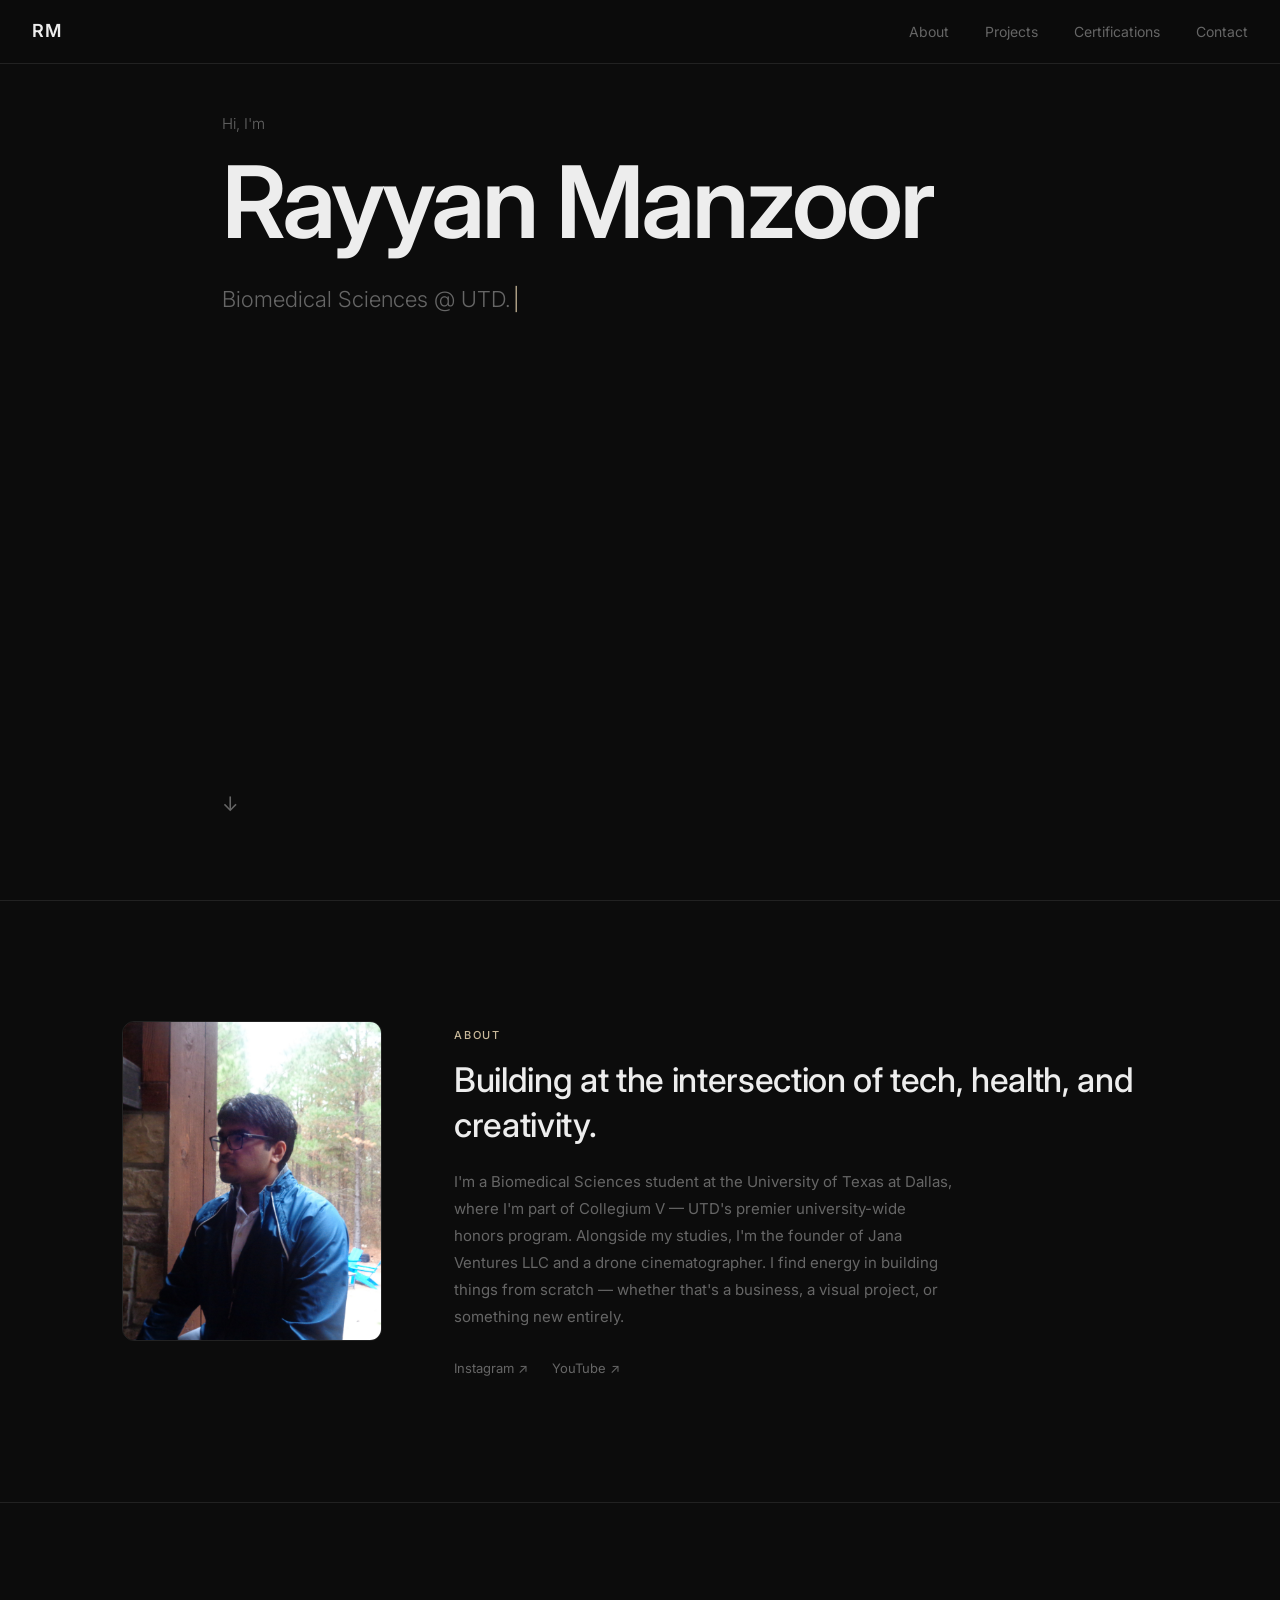
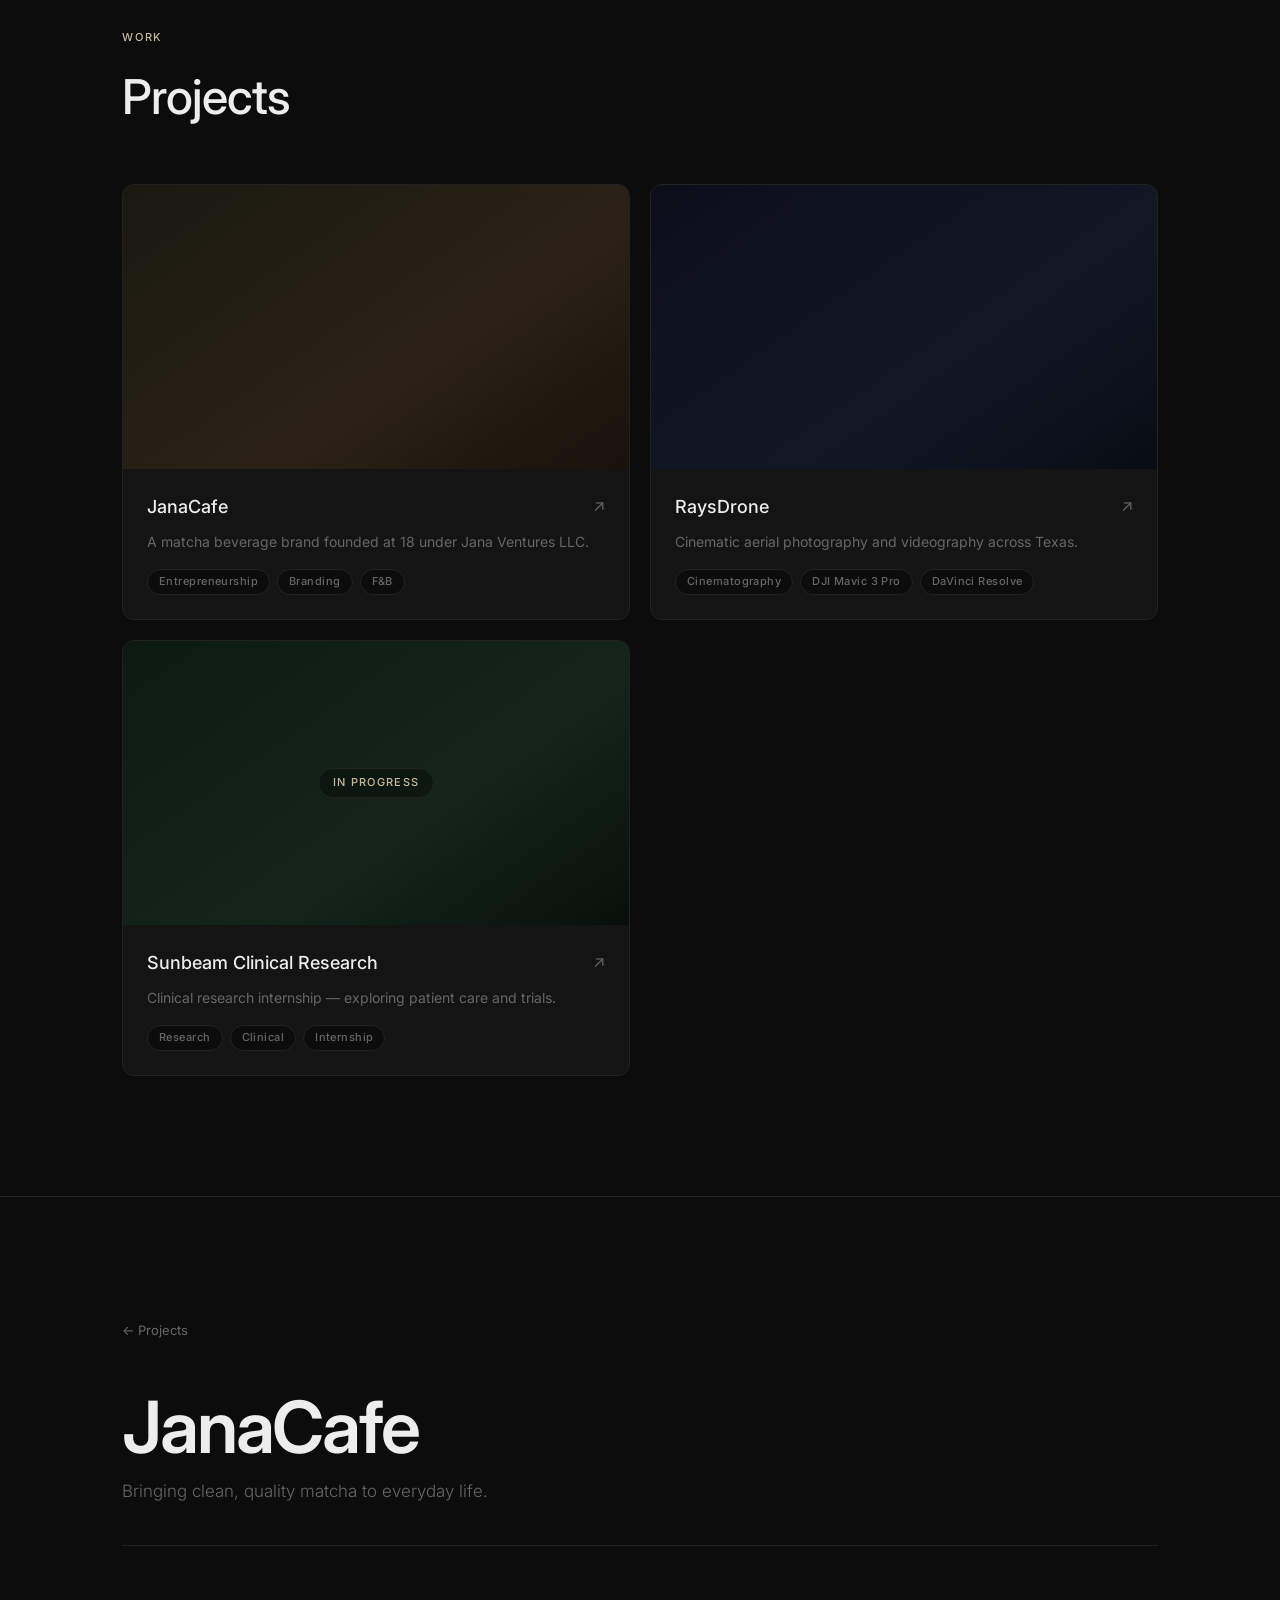
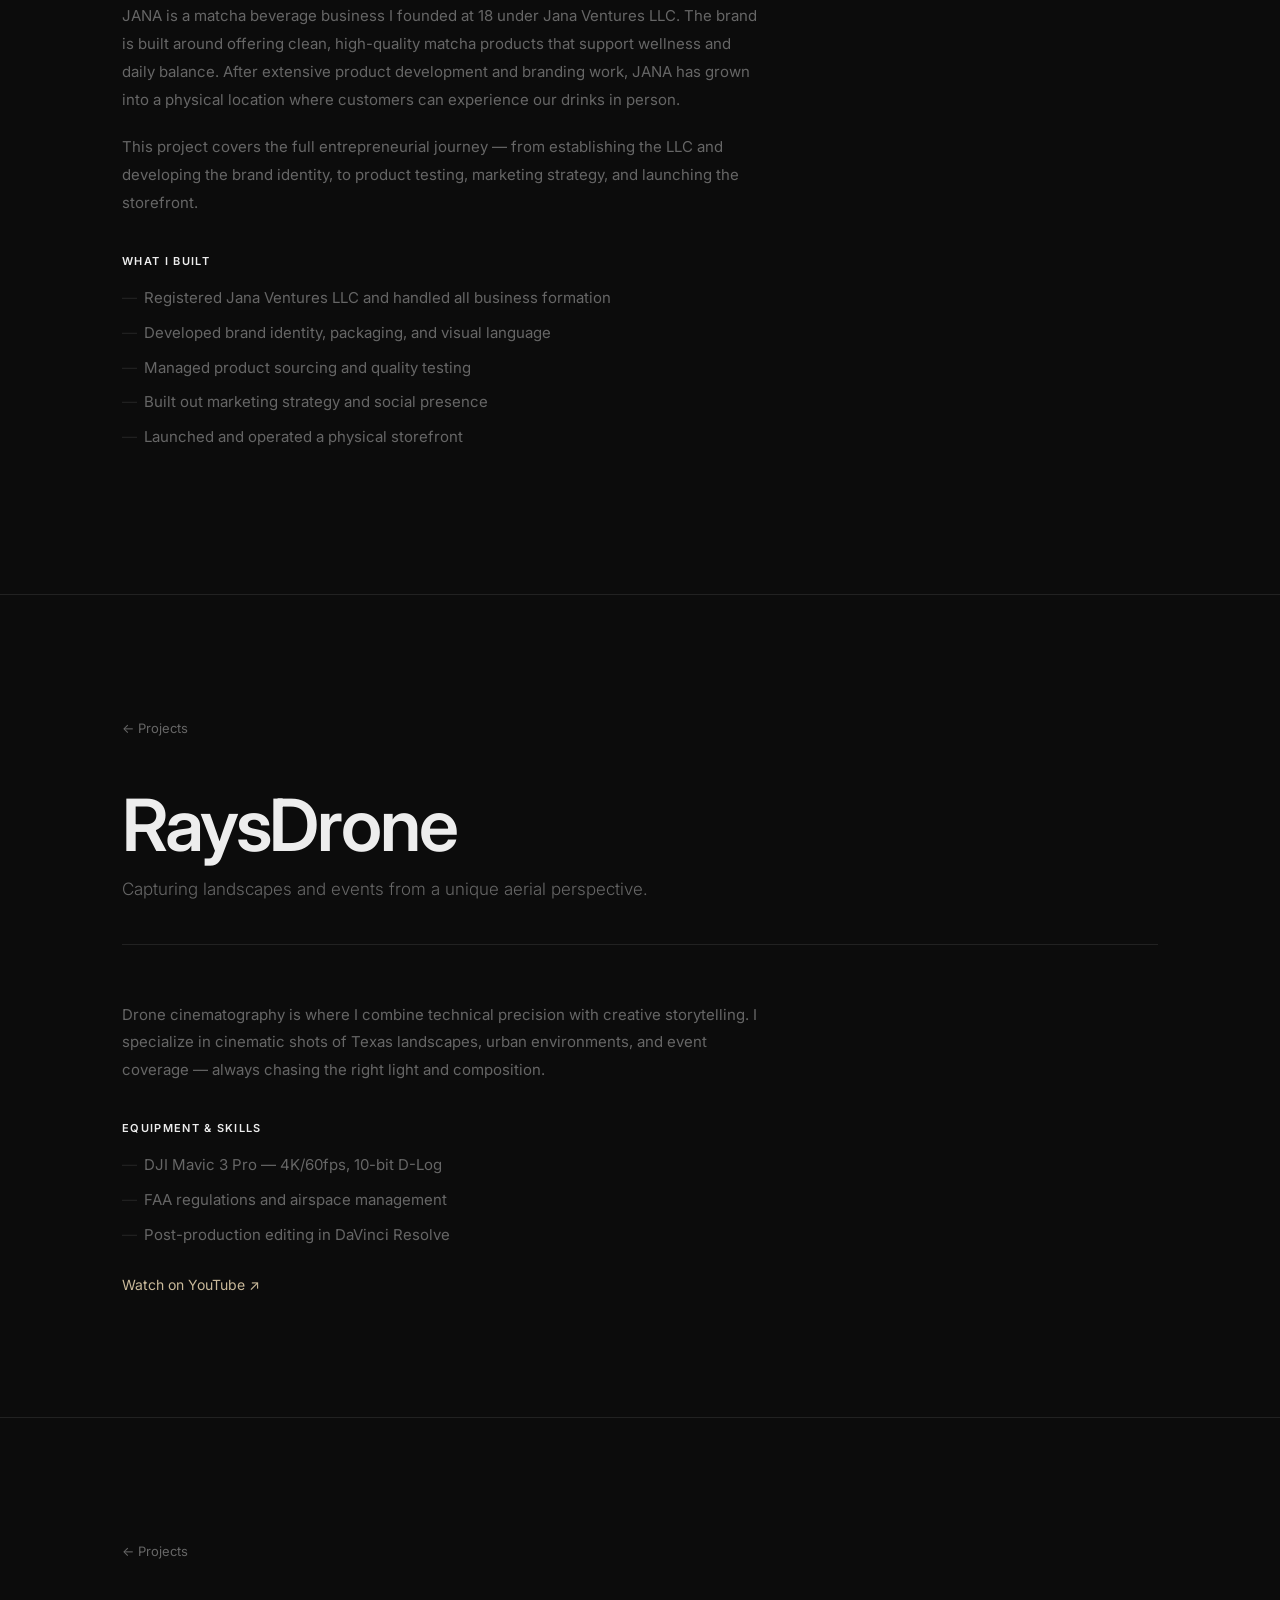
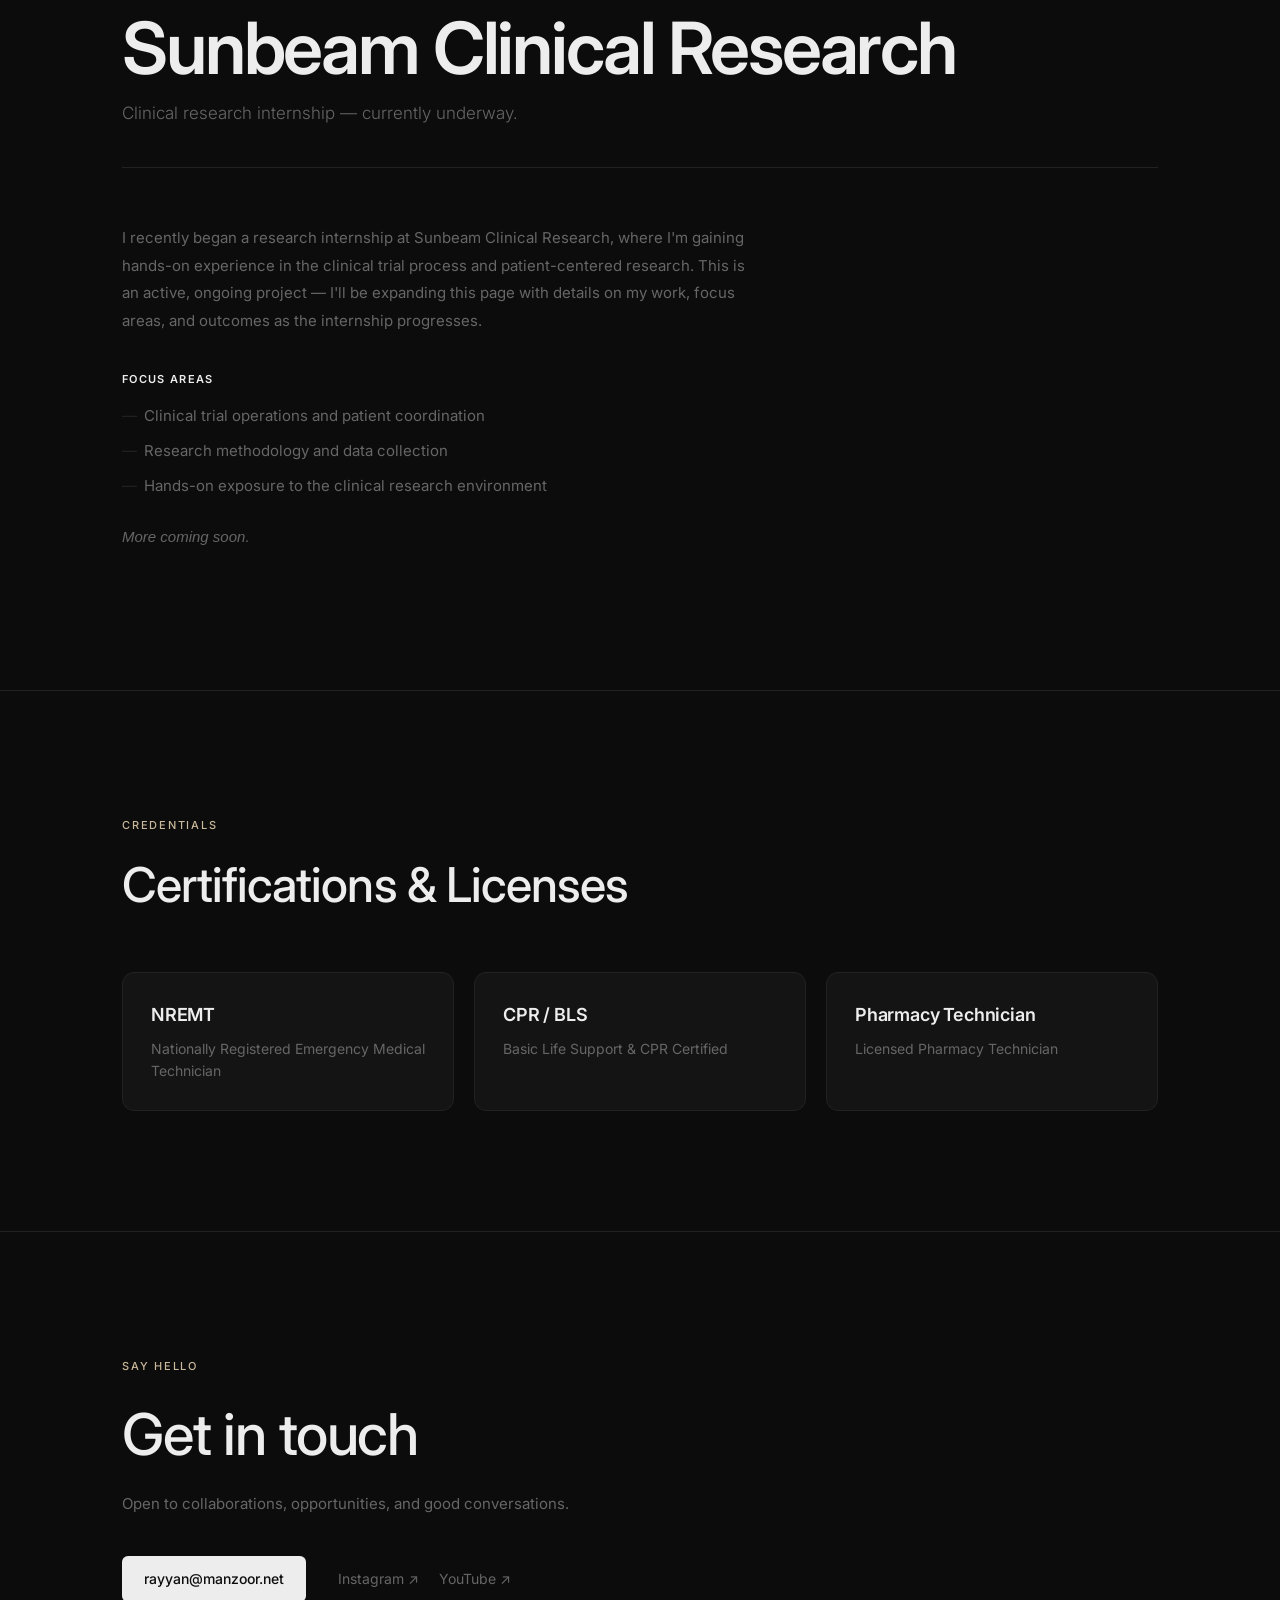
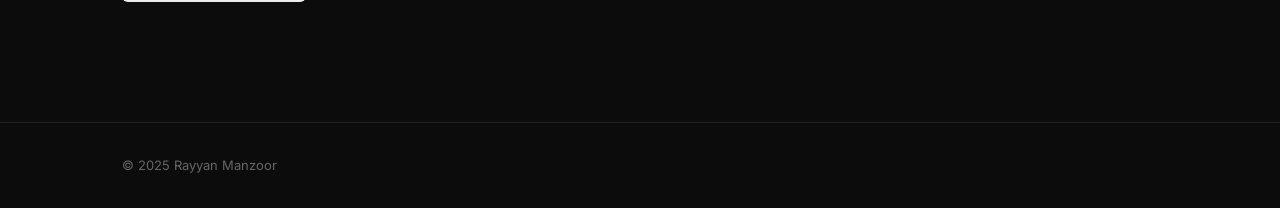
==== commit 9a695849: "Add Collegium V mention, certifications section, and Sunbeam research project Co-authored-by: Cursor" ====
--- a/index.html
+++ b/index.html
@@ -16,6 +16,7 @@
     <ul class="nav-links">
       <li><a href="#about">About</a></li>
       <li><a href="#projects">Projects</a></li>
+      <li><a href="#certifications">Certifications</a></li>
       <li><a href="#contact">Contact</a></li>
     </ul>
   </nav>
@@ -40,7 +41,7 @@
         <div class="about-text">
           <span class="section-label">About</span>
           <h2>Building at the intersection of tech, health, and creativity.</h2>
-          <p>I'm a Biomedical Sciences student at the University of Texas at Dallas, founder of Jana Ventures LLC, and drone cinematographer. I find energy in building things from scratch — whether that's a business, a visual project, or something new entirely.</p>
+          <p>I'm a Biomedical Sciences student at the University of Texas at Dallas, where I'm part of Collegium V — UTD's premier university-wide honors program. Alongside my studies, I'm the founder of Jana Ventures LLC and a drone cinematographer. I find energy in building things from scratch — whether that's a business, a visual project, or something new entirely.</p>
           <div class="about-links">
             <a href="https://www.instagram.com/rayyan.manz/" target="_blank" rel="noopener" class="about-social">Instagram ↗</a>
             <a href="https://www.youtube.com/@rayyan.manzoor" target="_blank" rel="noopener" class="about-social">YouTube ↗</a>
@@ -99,6 +100,27 @@
                 <span>Cinematography</span>
                 <span>DJI Mavic 3 Pro</span>
                 <span>DaVinci Resolve</span>
+              </div>
+            </div>
+          </a>
+        </article>
+
+        <!-- Sunbeam Clinical Research -->
+        <article class="project-card">
+          <a href="#sunbeam" class="project-card-link">
+            <div class="project-media research-media">
+              <span class="media-label">In progress</span>
+            </div>
+            <div class="project-card-info">
+              <div class="project-card-header">
+                <h3>Sunbeam Clinical Research</h3>
+                <span class="project-arrow">↗</span>
+              </div>
+              <p>Clinical research internship — exploring patient care and trials.</p>
+              <div class="project-tags">
+                <span>Research</span>
+                <span>Clinical</span>
+                <span>Internship</span>
               </div>
             </div>
           </a>
@@ -178,6 +200,27 @@
     </div>
   </section>
 
+  <!-- Sunbeam Clinical Research Detail -->
+  <section id="sunbeam" class="project-detail">
+    <div class="container">
+      <a href="#projects" class="back-link">← Projects</a>
+      <div class="detail-header">
+        <h1>Sunbeam Clinical Research</h1>
+        <p class="detail-tagline">Clinical research internship — currently underway.</p>
+      </div>
+      <div class="detail-body">
+        <p>I recently began a research internship at Sunbeam Clinical Research, where I'm gaining hands-on experience in the clinical trial process and patient-centered research. This is an active, ongoing project — I'll be expanding this page with details on my work, focus areas, and outcomes as the internship progresses.</p>
+        <h3>Focus areas</h3>
+        <ul>
+          <li>Clinical trial operations and patient coordination</li>
+          <li>Research methodology and data collection</li>
+          <li>Hands-on exposure to the clinical research environment</li>
+        </ul>
+        <p><em>More coming soon.</em></p>
+      </div>
+    </div>
+  </section>
+
   <!--
     ═══════════════════════════════════════════════
     TO ADD A NEW PROJECT DETAIL SECTION — copy this block:
@@ -200,6 +243,44 @@
     </section>
     ═══════════════════════════════════════════════
   -->
+
+  <!-- Certifications -->
+  <section id="certifications">
+    <div class="container">
+      <span class="section-label">Credentials</span>
+      <h2>Certifications &amp; Licenses</h2>
+
+      <div class="certs-grid">
+
+        <div class="cert-card">
+          <h3>NREMT</h3>
+          <p>Nationally Registered Emergency Medical Technician</p>
+        </div>
+
+        <div class="cert-card">
+          <h3>CPR / BLS</h3>
+          <p>Basic Life Support &amp; CPR Certified</p>
+        </div>
+
+        <div class="cert-card">
+          <h3>Pharmacy Technician</h3>
+          <p>Licensed Pharmacy Technician</p>
+        </div>
+
+        <!--
+          ═══════════════════════════════════════════════
+          TO ADD A NEW CERTIFICATION — copy this block:
+
+          <div class="cert-card">
+            <h3>Certification Name</h3>
+            <p>Issuing body / short description</p>
+          </div>
+          ═══════════════════════════════════════════════
+        -->
+
+      </div>
+    </div>
+  </section>
 
   <!-- Contact -->
   <section id="contact">
--- a/style.css
+++ b/style.css
@@ -308,6 +308,25 @@
   background: linear-gradient(145deg, #0d0d1a 0%, #111825 60%, #080c14 100%);
 }
 
+.research-media {
+  background: linear-gradient(145deg, #0d1a14 0%, #14251c 60%, #080f0b 100%);
+  display: flex;
+  align-items: center;
+  justify-content: center;
+}
+
+.media-label {
+  font-size: 11px;
+  font-weight: 500;
+  letter-spacing: 0.12em;
+  text-transform: uppercase;
+  color: var(--accent);
+  border: 1px solid var(--border);
+  border-radius: 100px;
+  padding: 5px 14px;
+  background: rgba(0, 0, 0, 0.35);
+}
+
 .project-card-info {
   padding: 24px;
 }
@@ -453,6 +472,53 @@
 }
 
 /* ─────────────────────────────────────────────
+   Certifications
+───────────────────────────────────────────── */
+#certifications {
+  padding: 120px 0;
+  border-top: 1px solid var(--border);
+}
+
+#certifications h2 {
+  font-size: clamp(30px, 4vw, 48px);
+  font-weight: 500;
+  letter-spacing: -0.02em;
+  margin-bottom: 48px;
+}
+
+.certs-grid {
+  display: grid;
+  grid-template-columns: repeat(auto-fill, minmax(280px, 1fr));
+  gap: 20px;
+}
+
+.cert-card {
+  background: var(--surface);
+  border: 1px solid var(--border);
+  border-radius: var(--radius);
+  padding: 28px;
+  transition: border-color 0.25s, transform 0.25s;
+}
+
+.cert-card:hover {
+  border-color: #3a3a3a;
+  transform: translateY(-4px);
+}
+
+.cert-card h3 {
+  font-size: 18px;
+  font-weight: 600;
+  letter-spacing: -0.01em;
+  margin-bottom: 8px;
+}
+
+.cert-card p {
+  font-size: 14px;
+  color: var(--muted);
+  line-height: 1.6;
+}
+
+/* ─────────────────────────────────────────────
    Contact
 ───────────────────────────────────────────── */
 #contact {
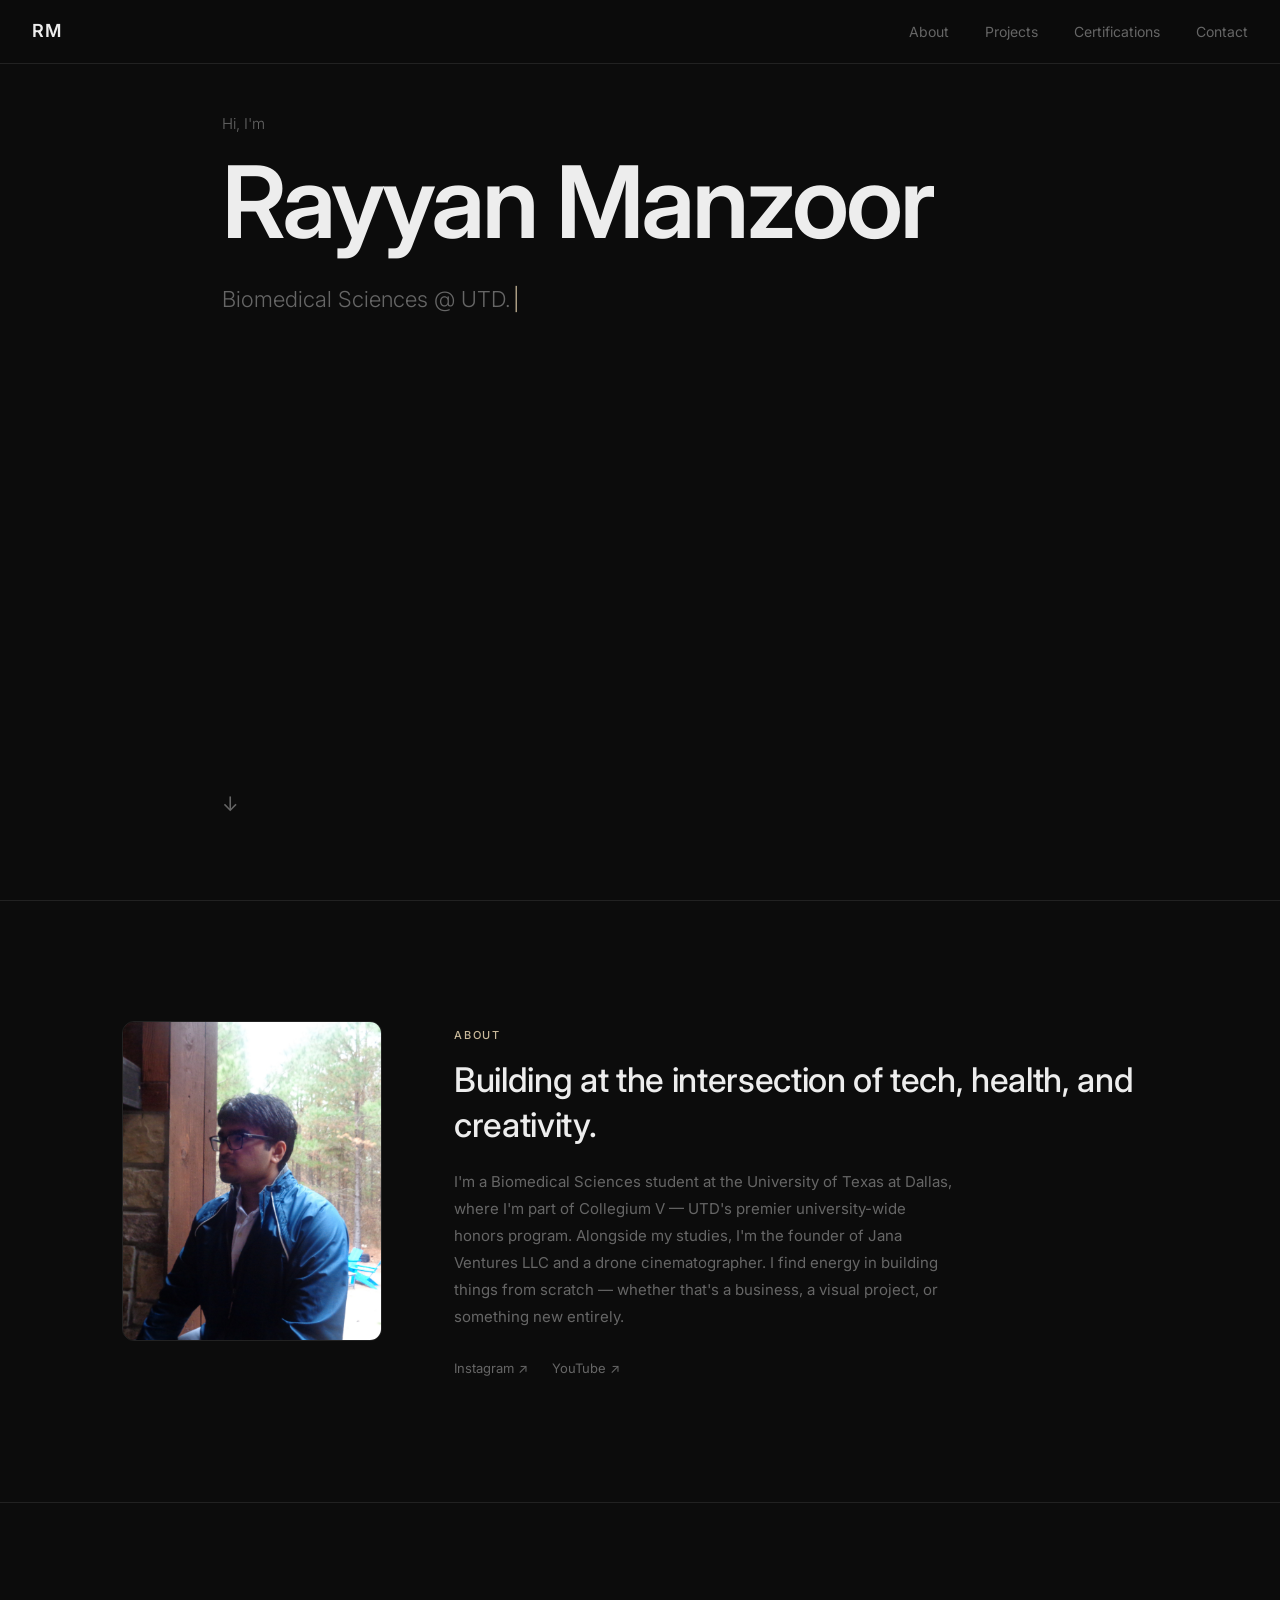
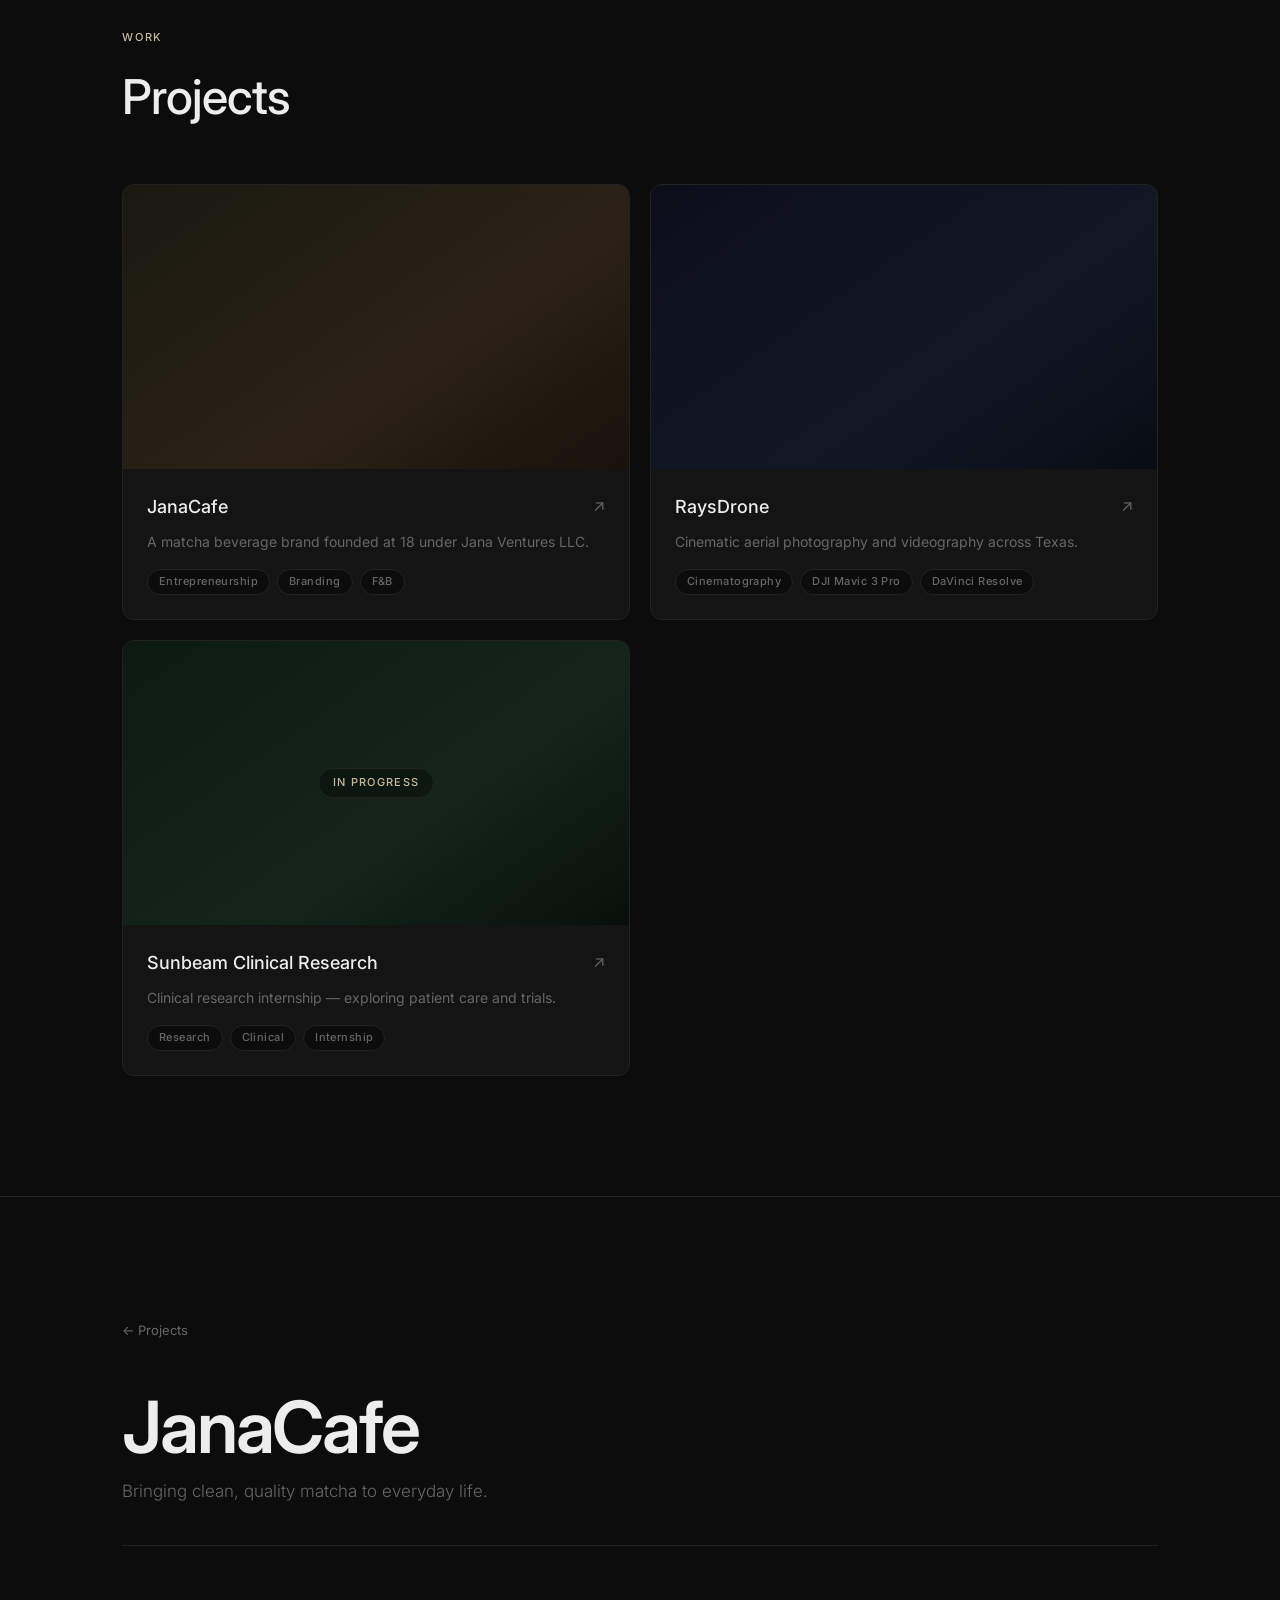
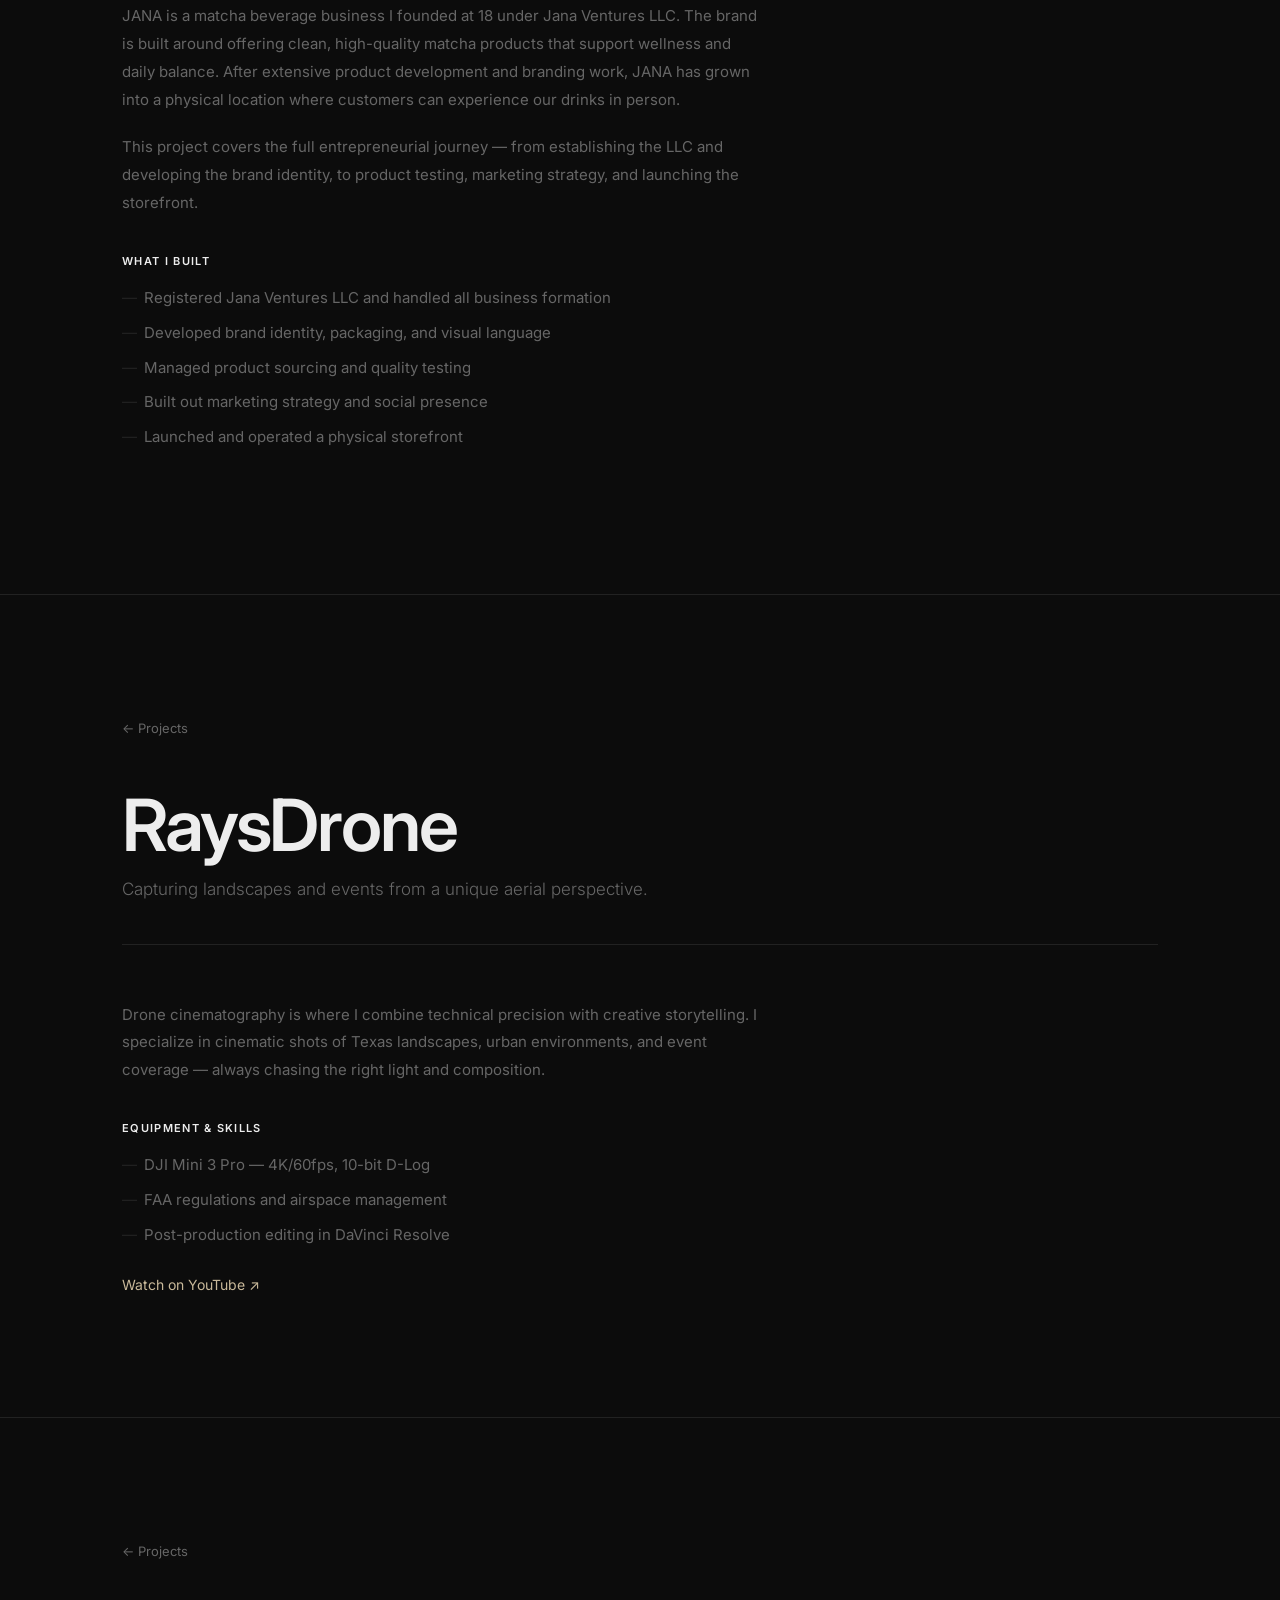
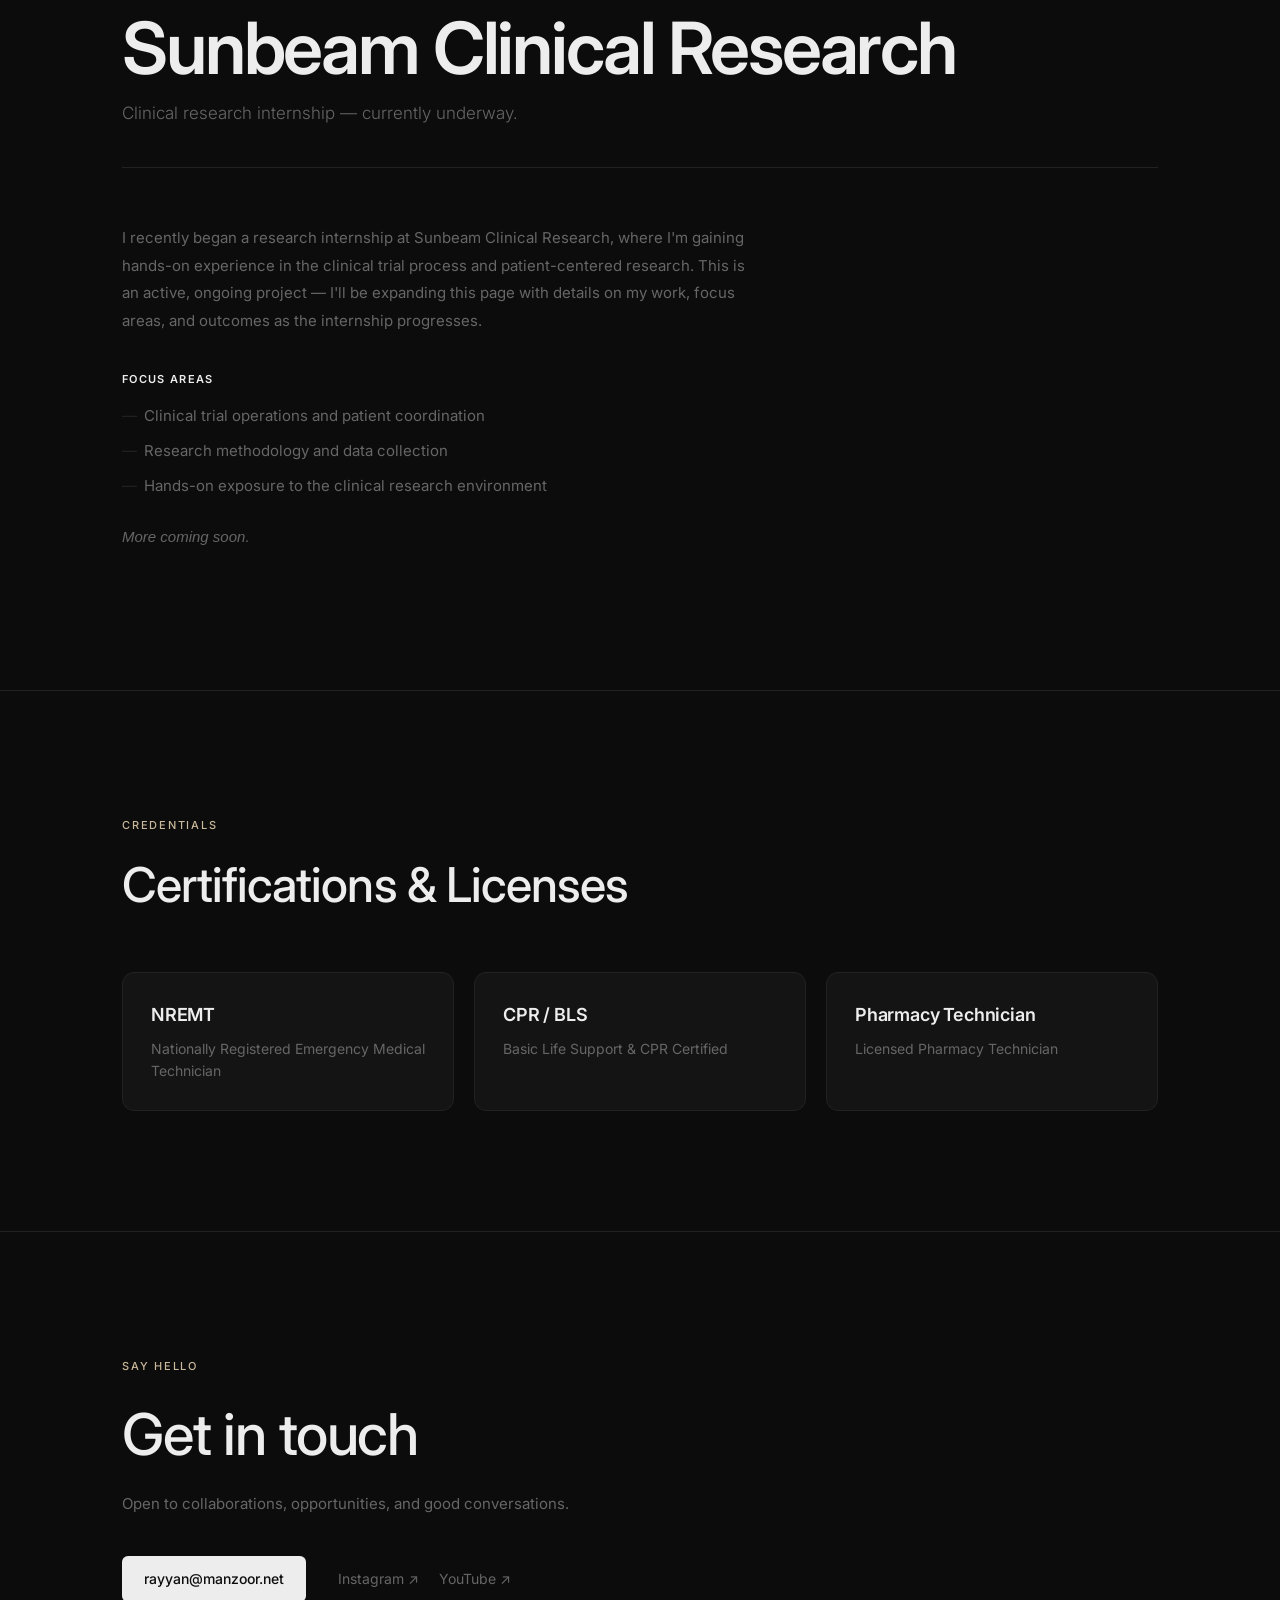
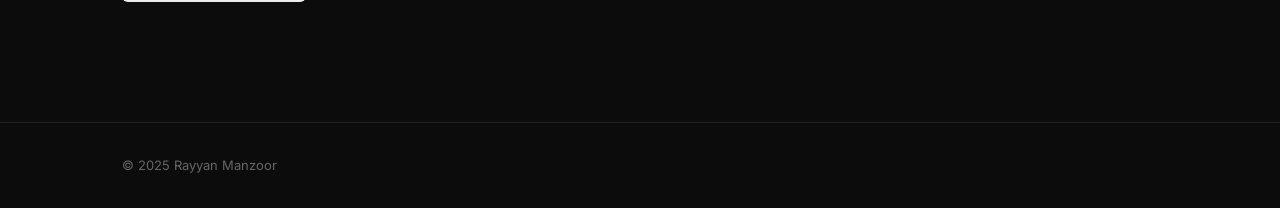
==== commit d9c18cb5: "Update index.html" ====
--- a/index.html
+++ b/index.html
@@ -191,7 +191,7 @@
         <p>Drone cinematography is where I combine technical precision with creative storytelling. I specialize in cinematic shots of Texas landscapes, urban environments, and event coverage — always chasing the right light and composition.</p>
         <h3>Equipment &amp; skills</h3>
         <ul>
-          <li>DJI Mavic 3 Pro — 4K/60fps, 10-bit D-Log</li>
+          <li>DJI Mini 3 Pro — 4K/60fps, 10-bit D-Log</li>
           <li>FAA regulations and airspace management</li>
           <li>Post-production editing in DaVinci Resolve</li>
         </ul>
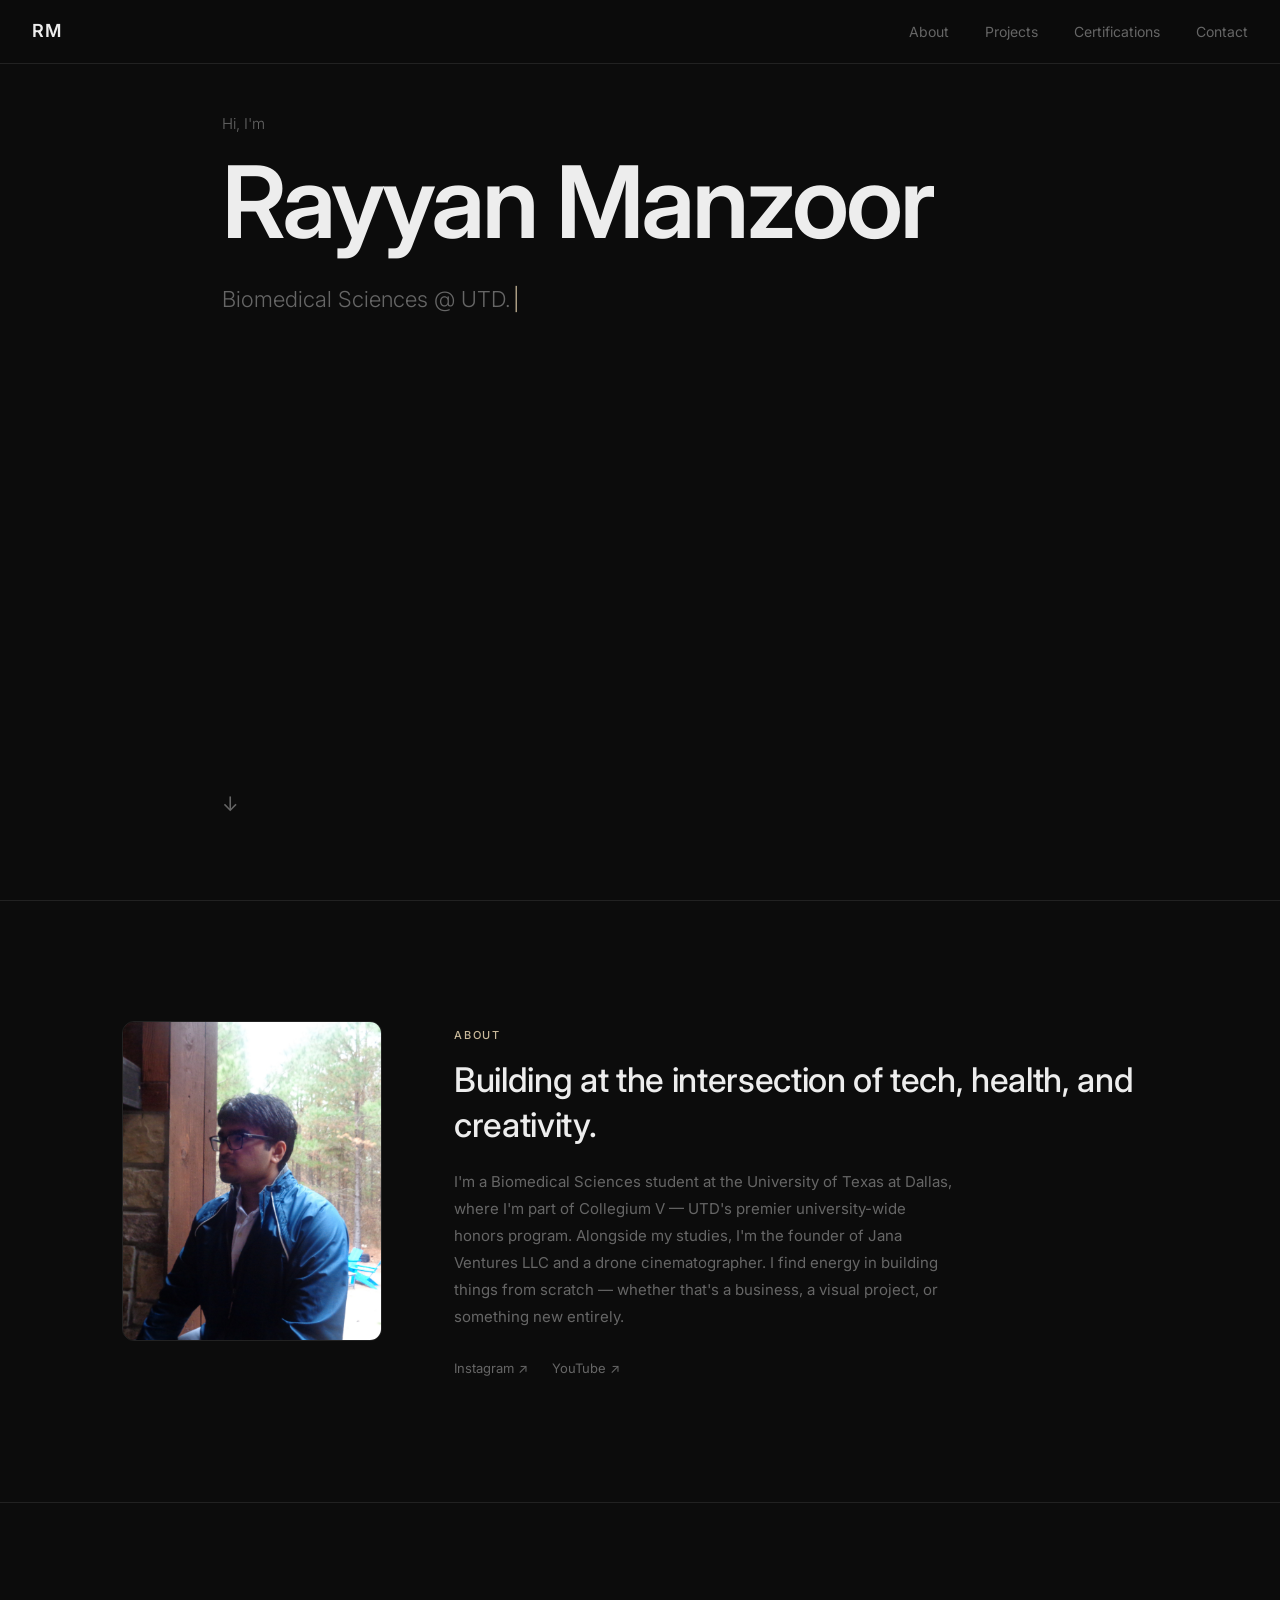
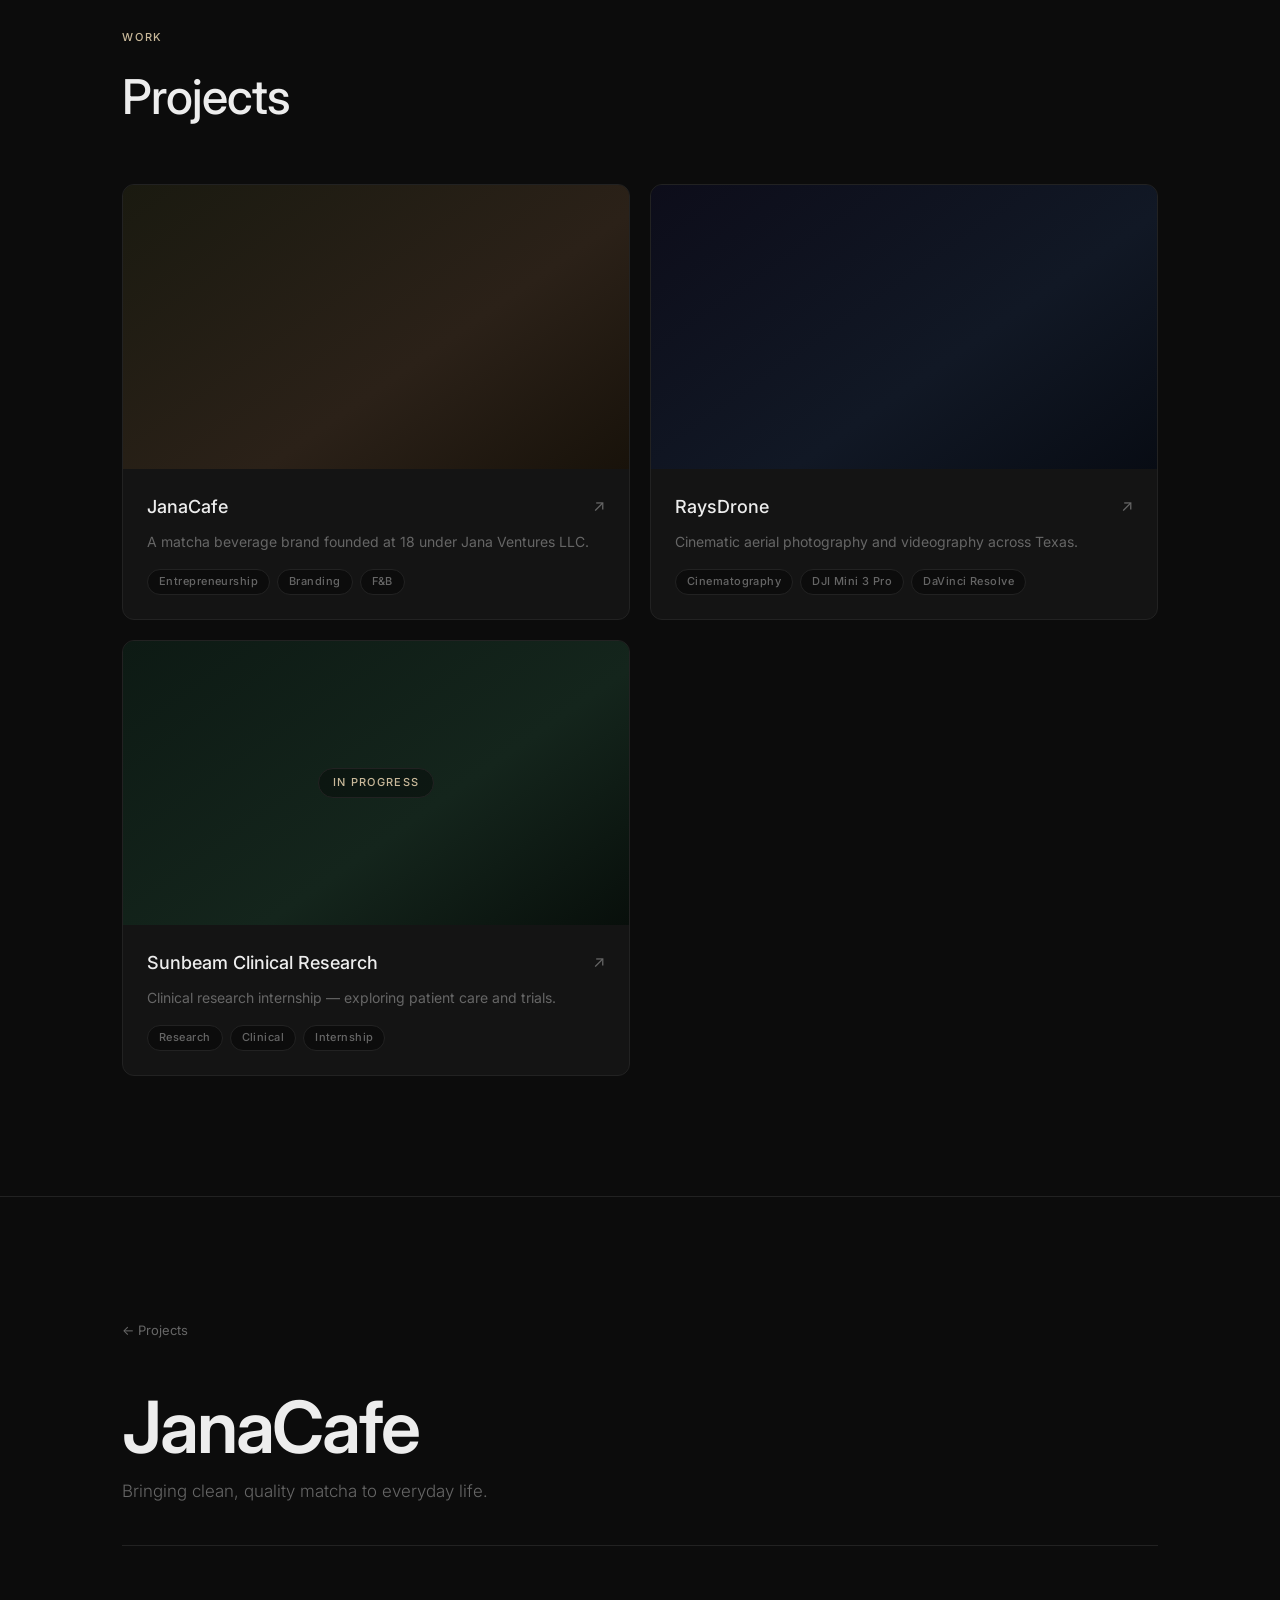
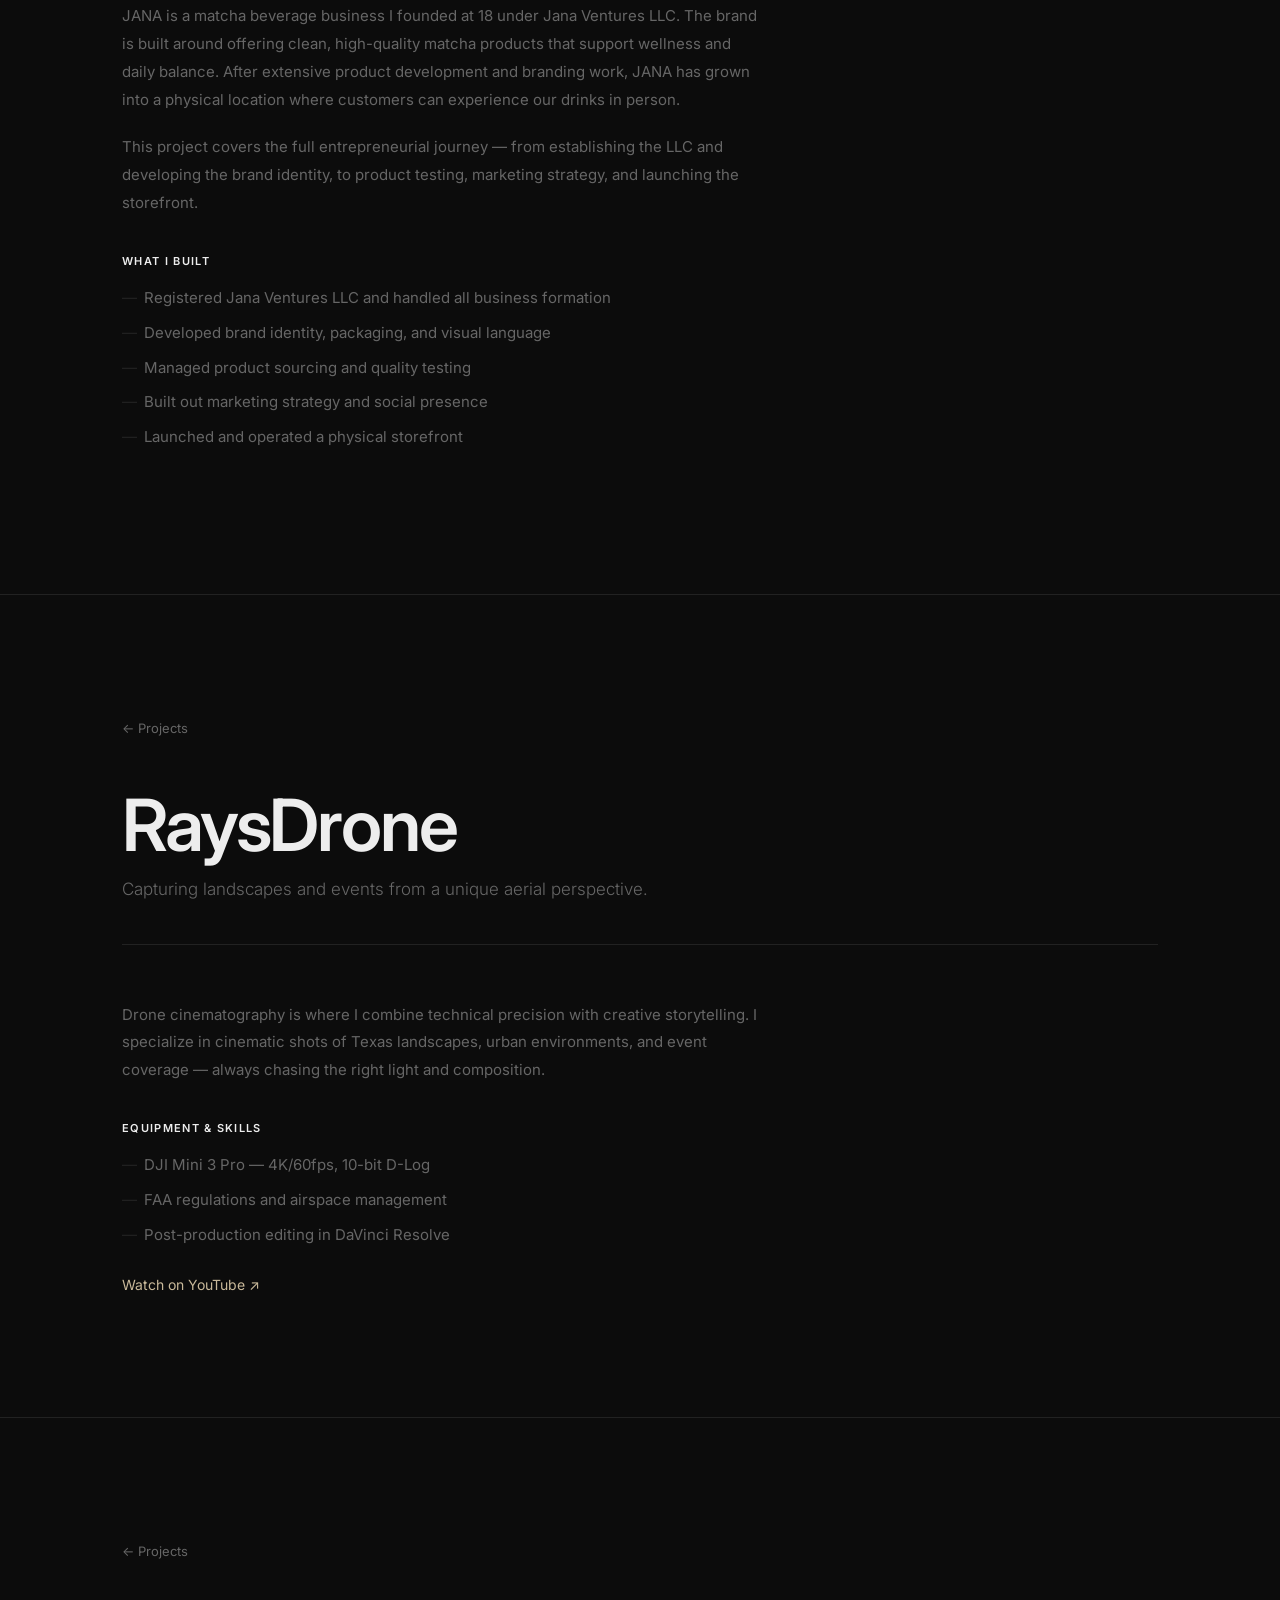
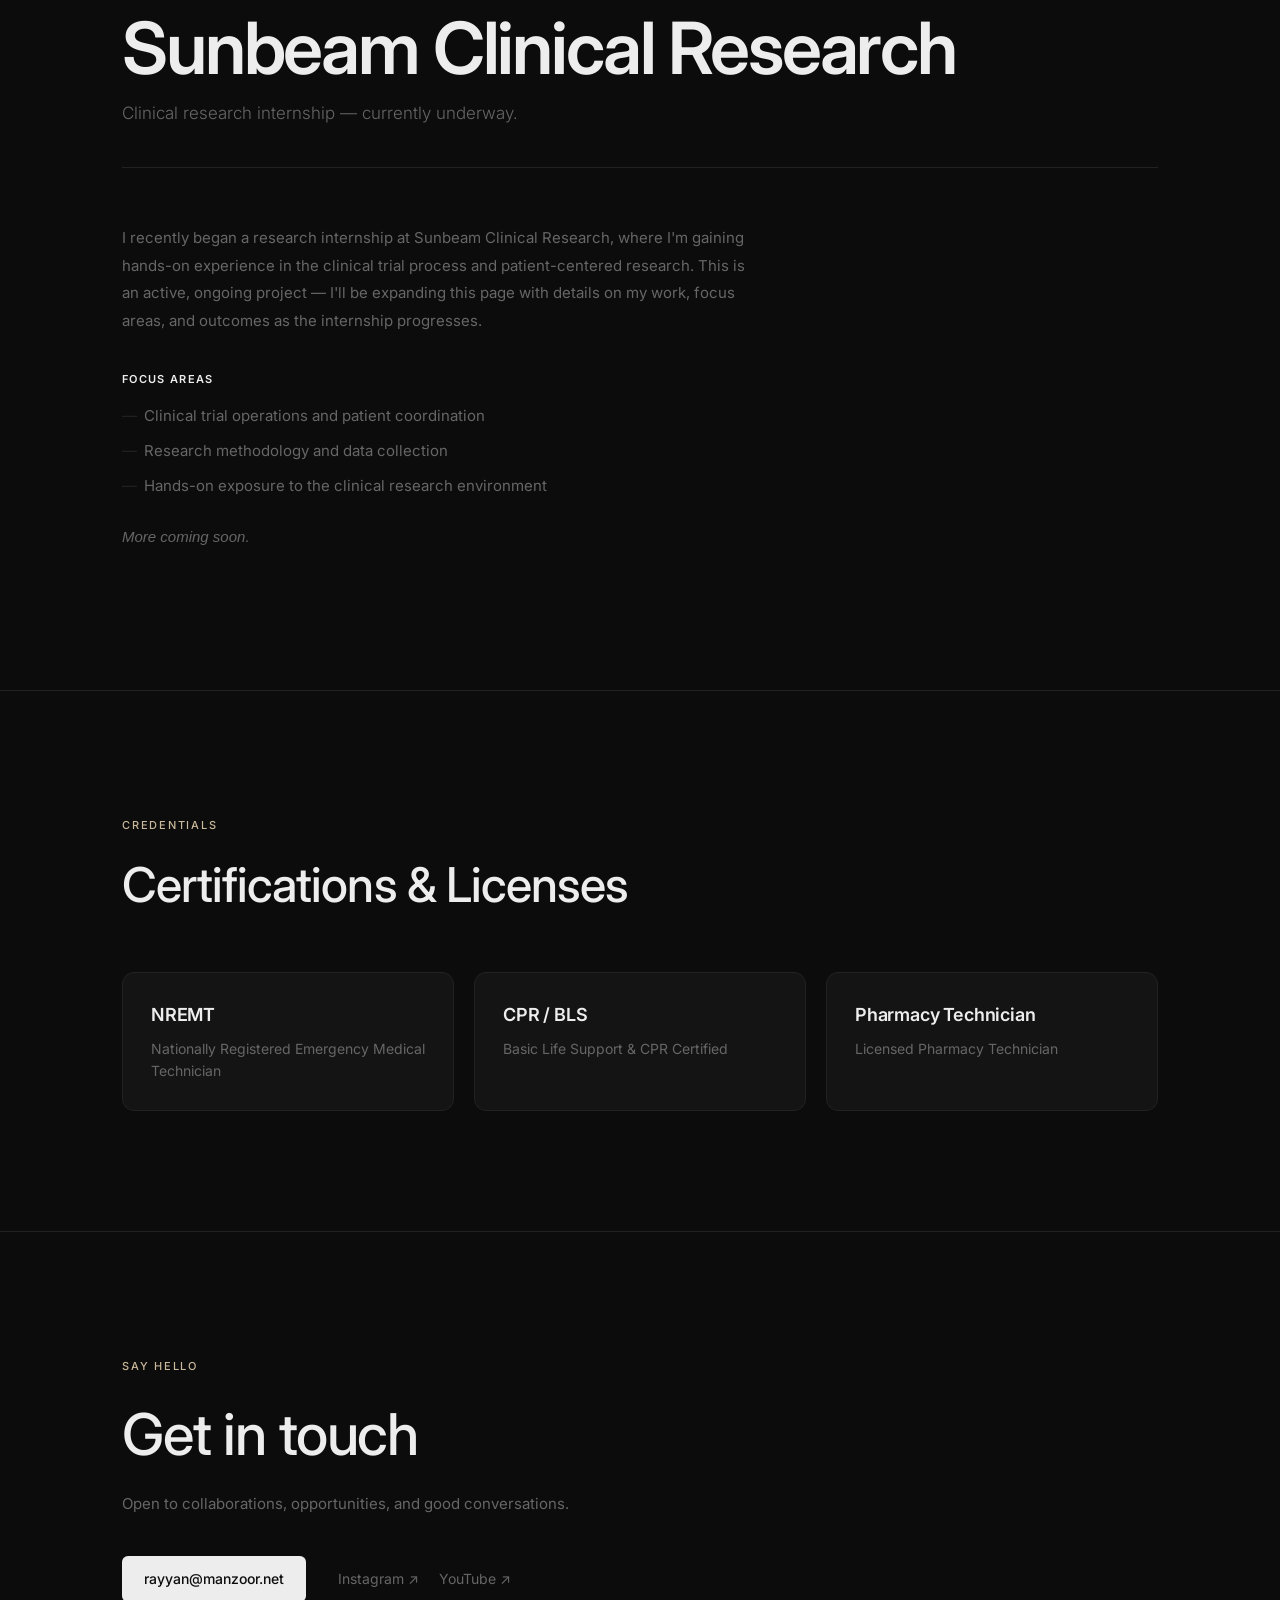
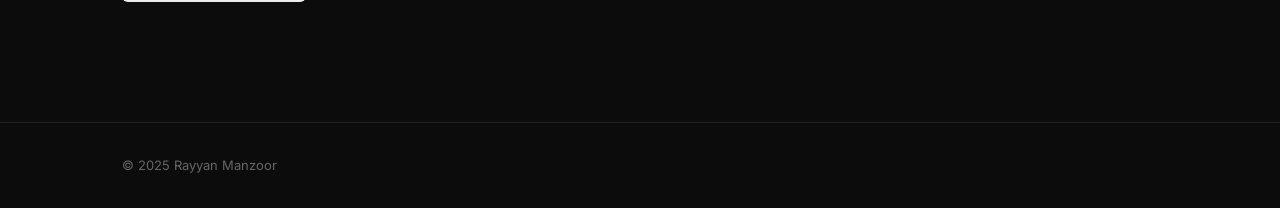
==== commit a2fb2bdf: "Update index.html" ====
--- a/index.html
+++ b/index.html
@@ -98,7 +98,7 @@
               <p>Cinematic aerial photography and videography across Texas.</p>
               <div class="project-tags">
                 <span>Cinematography</span>
-                <span>DJI Mavic 3 Pro</span>
+                <span>DJI Mini 3 Pro</span>
                 <span>DaVinci Resolve</span>
               </div>
             </div>
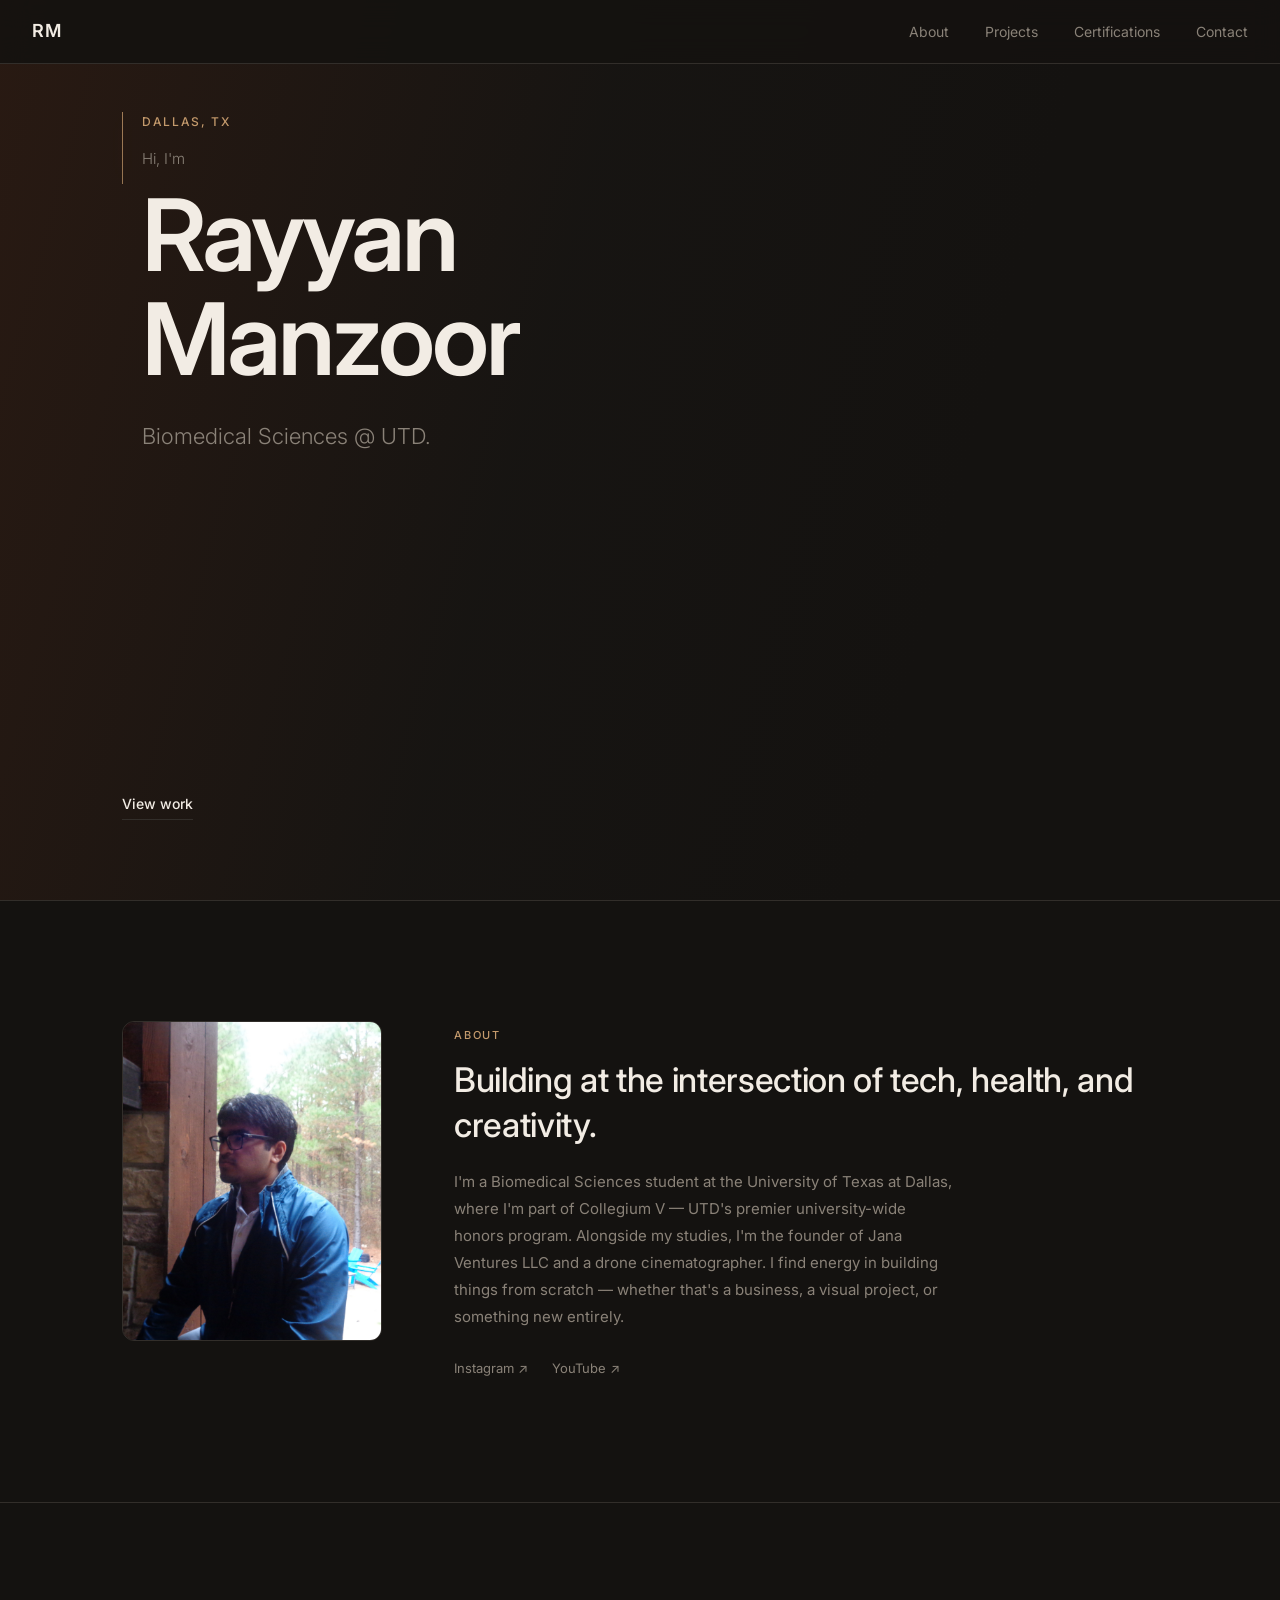
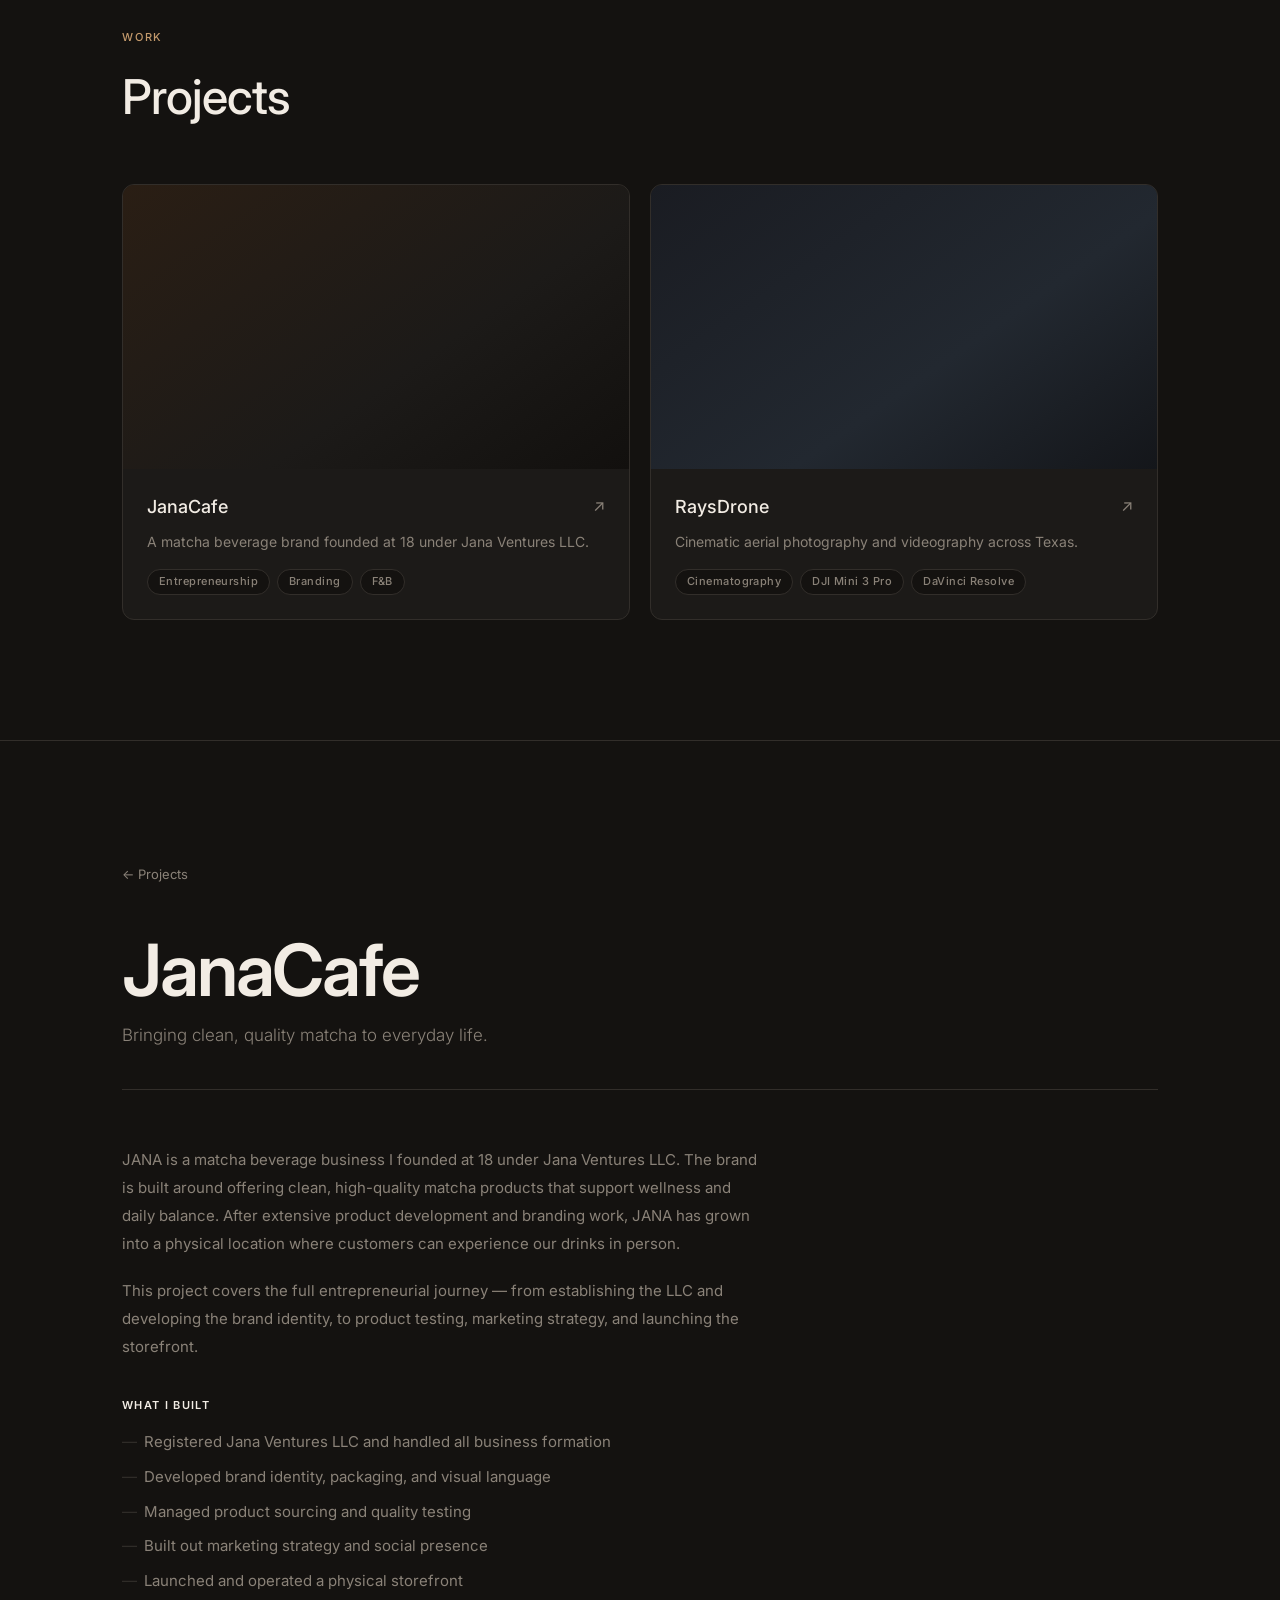
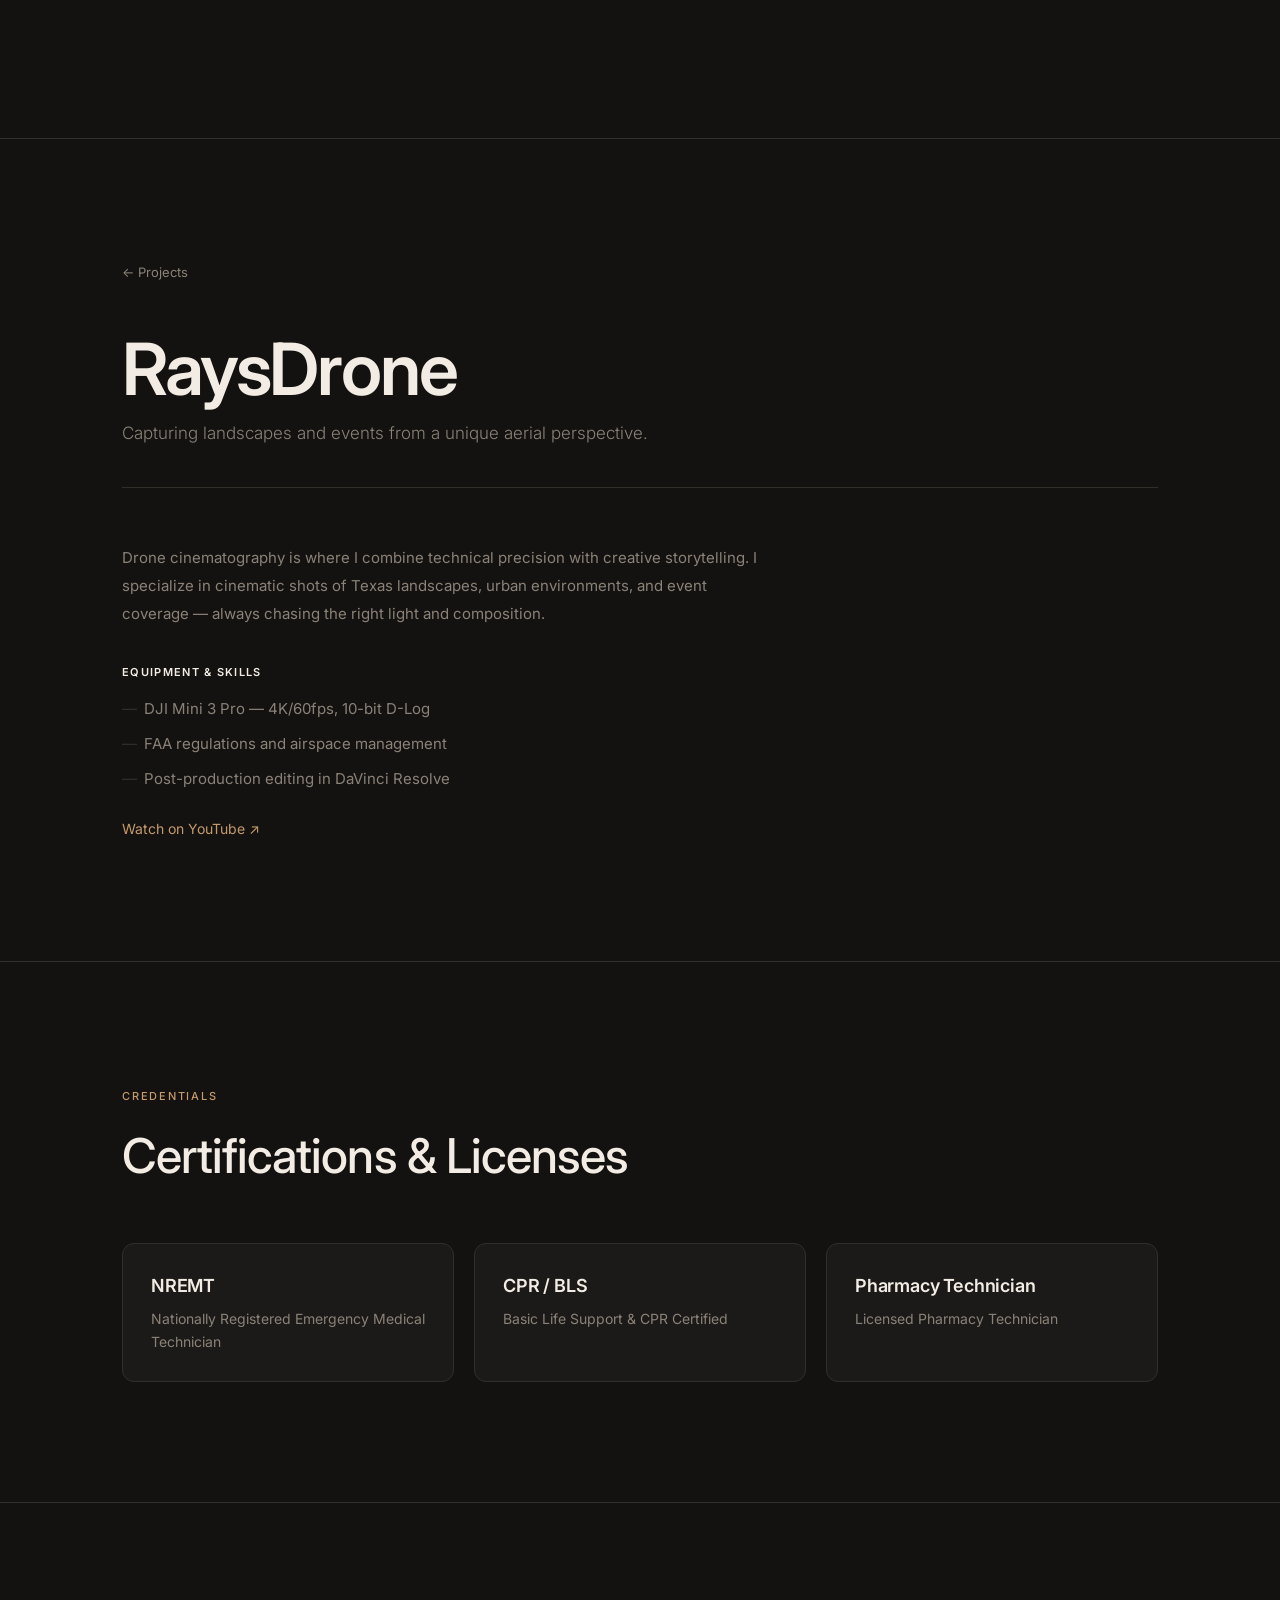
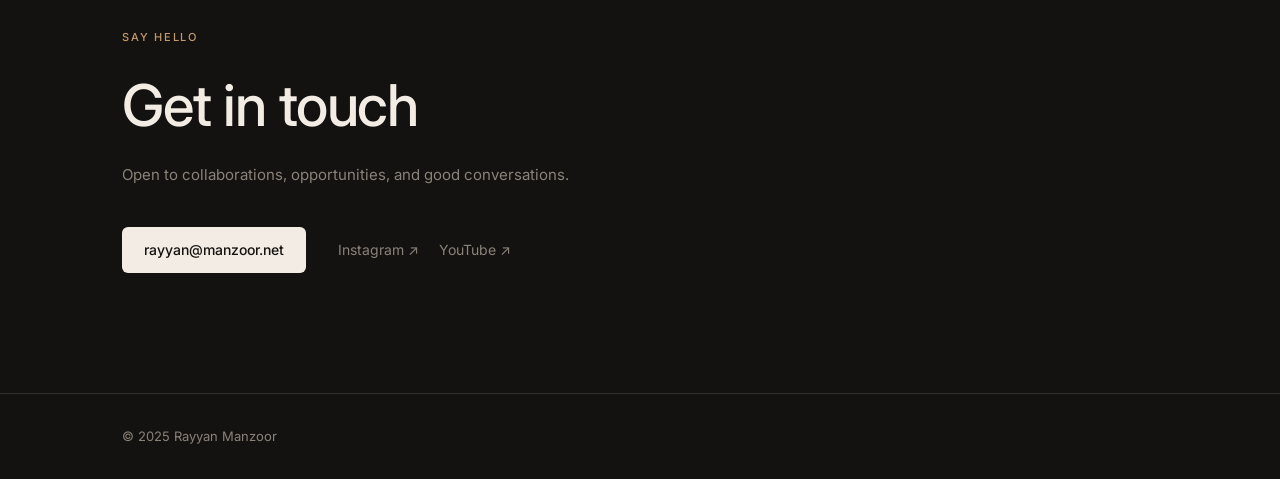
==== commit 67824fc3: "Launch Ember Horizon hero redesign and hide Sunbeam project. Apply the hybrid welcome page with cros" ====
--- a/index.html
+++ b/index.html
@@ -22,13 +22,17 @@
   </nav>
 
   <!-- Hero -->
-  <section id="hero">
+  <section id="hero" class="hero-editorial hero-hybrid">
     <div class="hero-content">
+      <p class="hero-location">Dallas, TX</p>
       <p class="hero-eyebrow">Hi, I'm</p>
-      <h1 class="hero-name">Rayyan Manzoor</h1>
-      <p class="hero-subtitle" id="subtitle"></p>
-    </div>
-    <a href="#about" class="scroll-hint" aria-label="Scroll down">↓</a>
+      <h1 class="hero-name">
+        <span class="hero-name-line">Rayyan</span>
+        <span class="hero-name-line">Manzoor</span>
+      </h1>
+      <p class="hero-subtitle" id="subtitle" aria-live="polite"></p>
+    </div>
+    <a href="#projects" class="hero-cta">View work</a>
   </section>
 
   <!-- About -->
@@ -100,27 +104,6 @@
                 <span>Cinematography</span>
                 <span>DJI Mini 3 Pro</span>
                 <span>DaVinci Resolve</span>
-              </div>
-            </div>
-          </a>
-        </article>
-
-        <!-- Sunbeam Clinical Research -->
-        <article class="project-card">
-          <a href="#sunbeam" class="project-card-link">
-            <div class="project-media research-media">
-              <span class="media-label">In progress</span>
-            </div>
-            <div class="project-card-info">
-              <div class="project-card-header">
-                <h3>Sunbeam Clinical Research</h3>
-                <span class="project-arrow">↗</span>
-              </div>
-              <p>Clinical research internship — exploring patient care and trials.</p>
-              <div class="project-tags">
-                <span>Research</span>
-                <span>Clinical</span>
-                <span>Internship</span>
               </div>
             </div>
           </a>
@@ -200,27 +183,6 @@
     </div>
   </section>
 
-  <!-- Sunbeam Clinical Research Detail -->
-  <section id="sunbeam" class="project-detail">
-    <div class="container">
-      <a href="#projects" class="back-link">← Projects</a>
-      <div class="detail-header">
-        <h1>Sunbeam Clinical Research</h1>
-        <p class="detail-tagline">Clinical research internship — currently underway.</p>
-      </div>
-      <div class="detail-body">
-        <p>I recently began a research internship at Sunbeam Clinical Research, where I'm gaining hands-on experience in the clinical trial process and patient-centered research. This is an active, ongoing project — I'll be expanding this page with details on my work, focus areas, and outcomes as the internship progresses.</p>
-        <h3>Focus areas</h3>
-        <ul>
-          <li>Clinical trial operations and patient coordination</li>
-          <li>Research methodology and data collection</li>
-          <li>Hands-on exposure to the clinical research environment</li>
-        </ul>
-        <p><em>More coming soon.</em></p>
-      </div>
-    </div>
-  </section>
-
   <!--
     ═══════════════════════════════════════════════
     TO ADD A NEW PROJECT DETAIL SECTION — copy this block:
--- a/style.css
+++ b/style.css
@@ -2,12 +2,15 @@
    Variables
 ───────────────────────────────────────────── */
 :root {
-  --bg:         #0c0c0c;
-  --surface:    #141414;
-  --border:     #222222;
-  --text:       #ededed;
-  --muted:      #666666;
-  --accent:     #c9b99a;
+  --bg:         #141210;
+  --surface:    #1c1a18;
+  --border:     #322e2a;
+  --text:       #f2ece4;
+  --muted:      #8a8278;
+  --accent:     #c49a6c;
+  --nav-bg:     rgba(20, 18, 16, 0.9);
+  --border-hover: #4a443c;
+  --btn-text:   #141210;
   --font:       'Inter', sans-serif;
   --radius:     12px;
   --container:  1100px;
@@ -73,7 +76,7 @@
   align-items: center;
   justify-content: space-between;
   padding: 0 32px;
-  background: rgba(12, 12, 12, 0.88);
+  background: var(--nav-bg);
   backdrop-filter: blur(14px);
   -webkit-backdrop-filter: blur(14px);
   border-bottom: 1px solid var(--border);
@@ -119,67 +122,109 @@
 /* ─────────────────────────────────────────────
    Hero
 ───────────────────────────────────────────── */
-#hero {
+#hero.hero-editorial.hero-hybrid {
   min-height: 100vh;
   display: flex;
   flex-direction: column;
   justify-content: center;
+  max-width: none;
+  margin: 0;
+  width: 100%;
   padding: calc(var(--nav-height) + 48px) 32px 80px;
-  max-width: 900px;
-  margin: 0 auto;
-  width: 100%;
-}
-
-.hero-eyebrow {
+  padding-left: max(32px, calc((100vw - var(--container)) / 2 + 32px));
+  padding-right: 32px;
+  position: relative;
+  background: linear-gradient(
+    105deg,
+    rgba(58, 32, 20, 0.55) 0%,
+    rgba(28, 25, 22, 0.35) 42%,
+    transparent 72%
+  );
+}
+
+#hero.hero-editorial.hero-hybrid::before {
+  content: '';
+  position: absolute;
+  left: max(32px, calc((100vw - var(--container)) / 2 + 32px));
+  top: calc(var(--nav-height) + 48px);
+  width: 1px;
+  height: 72px;
+  background: linear-gradient(180deg, #d4a574 0%, #c49a6c 100%);
+  box-shadow: 0 0 22px rgba(212, 165, 116, 0.25);
+  opacity: 0.7;
+}
+
+.hero-location {
+  font-size: 12px;
+  font-weight: 500;
+  letter-spacing: 0.14em;
+  text-transform: uppercase;
+  color: var(--accent);
+  margin-bottom: 16px;
+  padding-left: 20px;
+}
+
+#hero.hero-hybrid .hero-eyebrow {
   font-size: 15px;
   color: var(--muted);
-  margin-bottom: 14px;
   font-weight: 300;
-}
-
-.hero-name {
+  padding-left: 20px;
+  margin-bottom: 12px;
+}
+
+#hero.hero-hybrid .hero-name {
   font-size: clamp(52px, 9vw, 100px);
   font-weight: 600;
   line-height: 1.04;
   letter-spacing: -0.03em;
   margin-bottom: 28px;
-}
-
-.hero-subtitle {
+  max-width: none;
+  padding-left: 20px;
+}
+
+.hero-name-line {
+  display: block;
+}
+
+#hero.hero-hybrid .hero-subtitle {
   font-size: clamp(17px, 2.2vw, 22px);
   color: var(--muted);
+  font-weight: 300;
   min-height: 1.5em;
-  font-weight: 300;
-}
-
-.hero-subtitle::after {
-  content: '|';
-  margin-left: 2px;
+  max-width: 42ch;
+  padding-left: 20px;
+  margin-bottom: 0;
+}
+
+#hero.hero-hybrid .hero-subtitle::after {
+  content: none;
+}
+
+#hero.hero-hybrid .hero-subtitle.subtitle-fade {
+  opacity: 0;
+  transform: translateY(6px);
+  transition: opacity 0.55s ease, transform 0.55s ease;
+}
+
+#hero.hero-hybrid .hero-subtitle.subtitle-fade.is-visible {
+  opacity: 1;
+  transform: translateY(0);
+}
+
+.hero-cta {
+  margin-top: auto;
+  align-self: flex-start;
+  font-size: 14px;
+  font-weight: 500;
+  color: var(--text);
+  border-bottom: 1px solid var(--border);
+  padding-bottom: 4px;
+  transition: color 0.2s, border-color 0.2s;
+}
+
+.hero-cta:hover {
   color: var(--accent);
-  animation: blink 1s step-end infinite;
-}
-
-@keyframes blink {
-  0%, 100% { opacity: 1; }
-  50%       { opacity: 0; }
-}
-
-.scroll-hint {
-  margin-top: auto;
-  font-size: 20px;
-  color: var(--muted);
-  align-self: flex-start;
-  animation: bounce 2.2s ease-in-out infinite;
-  transition: color 0.2s;
-}
-
-.scroll-hint:hover {
-  color: var(--text);
-}
-
-@keyframes bounce {
-  0%, 100% { transform: translateY(0); }
-  50%       { transform: translateY(7px); }
+  border-color: var(--accent);
 }
 
 /* ─────────────────────────────────────────────
@@ -277,7 +322,7 @@
 }
 
 .project-card:hover {
-  border-color: #3a3a3a;
+  border-color: var(--border-hover);
   transform: translateY(-4px);
 }
 
@@ -301,18 +346,11 @@
 
 /* Gradient stand-ins for missing media files */
 .jana-media {
-  background: linear-gradient(145deg, #1a1a10 0%, #2b2118 60%, #18120a 100%);
+  background: linear-gradient(145deg, #2a1e14 0%, #1c1a18 60%, #12100e 100%);
 }
 
 .drone-media {
-  background: linear-gradient(145deg, #0d0d1a 0%, #111825 60%, #080c14 100%);
-}
-
-.research-media {
-  background: linear-gradient(145deg, #0d1a14 0%, #14251c 60%, #080f0b 100%);
-  display: flex;
-  align-items: center;
-  justify-content: center;
+  background: linear-gradient(145deg, #1a1c22 0%, #222830 60%, #14161a 100%);
 }
 
 .media-label {
@@ -324,7 +362,7 @@
   border: 1px solid var(--border);
   border-radius: 100px;
   padding: 5px 14px;
-  background: rgba(0, 0, 0, 0.35);
+  background: rgba(20, 18, 16, 0.5);
 }
 
 .project-card-info {
@@ -501,7 +539,7 @@
 }
 
 .cert-card:hover {
-  border-color: #3a3a3a;
+  border-color: var(--border-hover);
   transform: translateY(-4px);
 }
 
@@ -550,7 +588,7 @@
   display: inline-block;
   font-size: 14px;
   font-weight: 500;
-  color: var(--bg);
+  color: var(--btn-text);
   background: var(--text);
   padding: 12px 22px;
   border-radius: 6px;
@@ -621,8 +659,20 @@
     grid-template-columns: 1fr;
   }
 
-  #hero {
+  #hero.hero-editorial.hero-hybrid {
     padding: calc(var(--nav-height) + 28px) 24px 60px;
+    padding-left: 24px;
+  }
+
+  #hero.hero-editorial.hero-hybrid::before {
+    left: 24px;
+  }
+
+  .hero-location,
+  #hero.hero-hybrid .hero-eyebrow,
+  #hero.hero-hybrid .hero-name,
+  #hero.hero-hybrid .hero-subtitle {
+    padding-left: 16px;
   }
 
   .container {
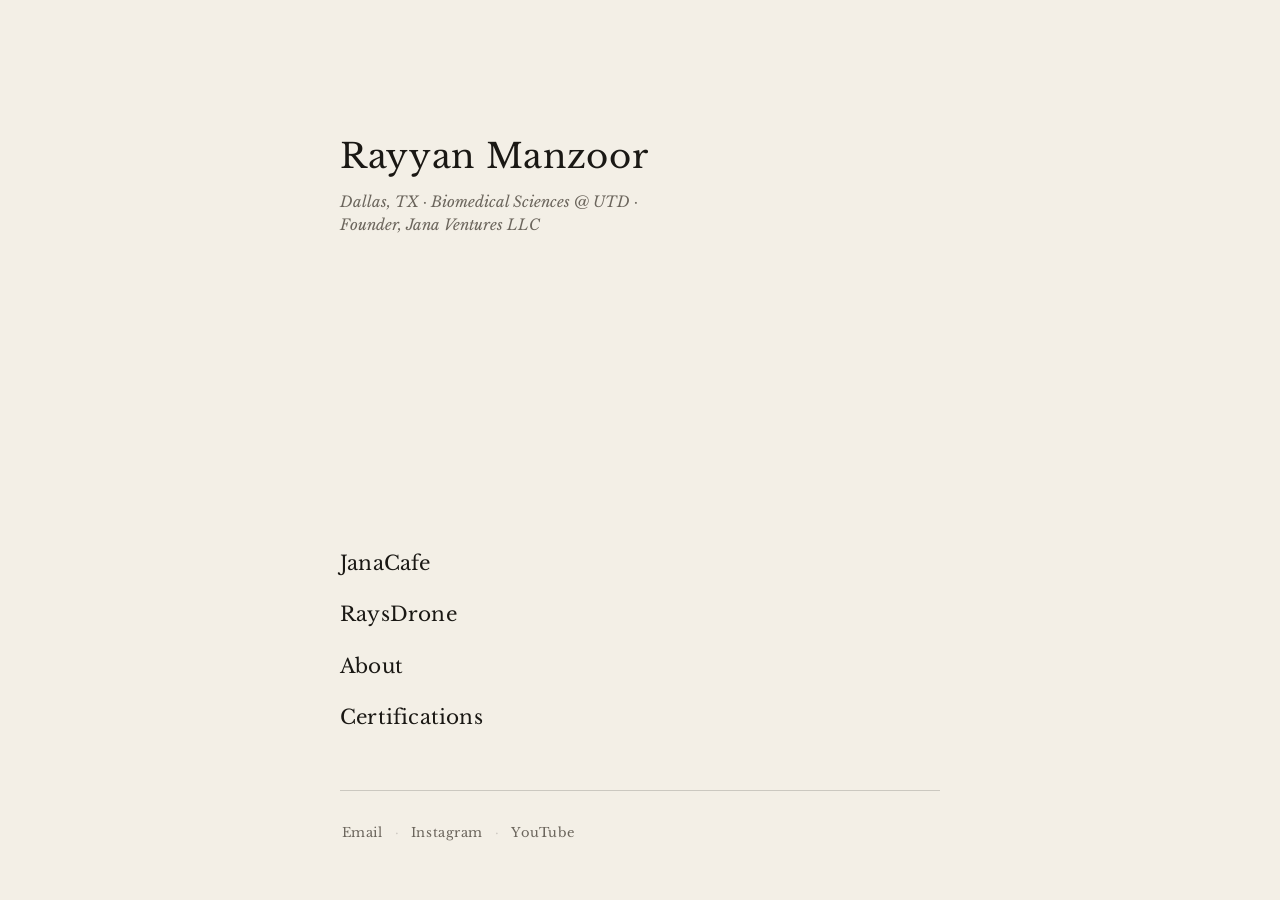
==== commit 2926b5d2: "Switch site to beige singular index with linked pages Back up the previous Ember Horizon scroll layo" ====
--- a/index.html
+++ b/index.html
@@ -2,270 +2,33 @@
 <html lang="en">
 <head>
   <meta charset="UTF-8">
-  <meta name="viewport" content="width=device-width, initial-scale=1.0">
+  <meta name="viewport" content="width=device-width, initial-scale=1.0, viewport-fit=cover">
   <title>Rayyan Manzoor</title>
+  <meta name="description" content="Rayyan Manzoor — Biomedical Sciences at UTD, founder of Jana Ventures LLC, drone cinematographer.">
+  <link rel="preconnect" href="https://fonts.googleapis.com">
+  <link rel="preconnect" href="https://fonts.gstatic.com" crossorigin>
+  <link href="https://fonts.googleapis.com/css2?family=Libre+Baskerville:ital,wght@0,400;0,700;1,400&display=swap" rel="stylesheet">
   <link rel="stylesheet" href="style.css">
-  <link rel="preconnect" href="https://fonts.googleapis.com">
-  <link href="https://fonts.googleapis.com/css2?family=Inter:wght@300;400;500;600&display=swap" rel="stylesheet">
 </head>
 <body>
+  <main class="page-home">
+    <header class="identity">
+      <h1>Rayyan Manzoor</h1>
+      <p>Dallas, TX · Biomedical Sciences @ UTD · Founder, Jana Ventures LLC</p>
+    </header>
 
-  <!-- Navigation -->
-  <nav id="nav">
-    <a href="#hero" class="nav-logo">RM</a>
-    <ul class="nav-links">
-      <li><a href="#about">About</a></li>
-      <li><a href="#projects">Projects</a></li>
-      <li><a href="#certifications">Certifications</a></li>
-      <li><a href="#contact">Contact</a></li>
-    </ul>
-  </nav>
+    <nav class="index" aria-label="Index">
+      <a href="jana.html">JanaCafe</a>
+      <a href="drone.html">RaysDrone</a>
+      <a href="about.html">About</a>
+      <a href="certifications.html">Certifications</a>
+    </nav>
 
-  <!-- Hero -->
-  <section id="hero" class="hero-editorial hero-hybrid">
-    <div class="hero-content">
-      <p class="hero-location">Dallas, TX</p>
-      <p class="hero-eyebrow">Hi, I'm</p>
-      <h1 class="hero-name">
-        <span class="hero-name-line">Rayyan</span>
-        <span class="hero-name-line">Manzoor</span>
-      </h1>
-      <p class="hero-subtitle" id="subtitle" aria-live="polite"></p>
-    </div>
-    <a href="#projects" class="hero-cta">View work</a>
-  </section>
-
-  <!-- About -->
-  <section id="about">
-    <div class="container">
-      <div class="about-grid">
-        <div class="about-photo">
-          <img src="me.jpg" alt="Rayyan Manzoor">
-        </div>
-        <div class="about-text">
-          <span class="section-label">About</span>
-          <h2>Building at the intersection of tech, health, and creativity.</h2>
-          <p>I'm a Biomedical Sciences student at the University of Texas at Dallas, where I'm part of Collegium V — UTD's premier university-wide honors program. Alongside my studies, I'm the founder of Jana Ventures LLC and a drone cinematographer. I find energy in building things from scratch — whether that's a business, a visual project, or something new entirely.</p>
-          <div class="about-links">
-            <a href="https://www.instagram.com/rayyan.manz/" target="_blank" rel="noopener" class="about-social">Instagram ↗</a>
-            <a href="https://www.youtube.com/@rayyan.manzoor" target="_blank" rel="noopener" class="about-social">YouTube ↗</a>
-          </div>
-        </div>
-      </div>
-    </div>
-  </section>
-
-  <!-- Projects -->
-  <section id="projects">
-    <div class="container">
-      <span class="section-label">Work</span>
-      <h2>Projects</h2>
-
-      <div class="projects-grid">
-
-        <!-- JanaCafe -->
-        <article class="project-card">
-          <a href="#jana" class="project-card-link">
-            <div class="project-media jana-media">
-              <video autoplay muted loop playsinline>
-                <source src="jana video cropped.mp4" type="video/mp4">
-              </video>
-            </div>
-            <div class="project-card-info">
-              <div class="project-card-header">
-                <h3>JanaCafe</h3>
-                <span class="project-arrow">↗</span>
-              </div>
-              <p>A matcha beverage brand founded at 18 under Jana Ventures LLC.</p>
-              <div class="project-tags">
-                <span>Entrepreneurship</span>
-                <span>Branding</span>
-                <span>F&amp;B</span>
-              </div>
-            </div>
-          </a>
-        </article>
-
-        <!-- RaysDrone -->
-        <article class="project-card">
-          <a href="#drone" class="project-card-link">
-            <div class="project-media drone-media">
-              <video autoplay muted loop playsinline>
-                <source src="raysdrone.mp4" type="video/mp4">
-              </video>
-            </div>
-            <div class="project-card-info">
-              <div class="project-card-header">
-                <h3>RaysDrone</h3>
-                <span class="project-arrow">↗</span>
-              </div>
-              <p>Cinematic aerial photography and videography across Texas.</p>
-              <div class="project-tags">
-                <span>Cinematography</span>
-                <span>DJI Mini 3 Pro</span>
-                <span>DaVinci Resolve</span>
-              </div>
-            </div>
-          </a>
-        </article>
-
-        <!--
-          ═══════════════════════════════════════════════
-          TO ADD A NEW PROJECT — copy this block and fill in:
-
-          <article class="project-card">
-            <a href="#YOUR-ID" class="project-card-link">
-              <div class="project-media">
-                (optional: <video> or <img> tag here)
-              </div>
-              <div class="project-card-info">
-                <div class="project-card-header">
-                  <h3>Project Name</h3>
-                  <span class="project-arrow">↗</span>
-                </div>
-                <p>One-line description.</p>
-                <div class="project-tags">
-                  <span>Tag</span>
-                </div>
-              </div>
-            </a>
-          </article>
-
-          Then scroll down and add a matching detail section.
-          ═══════════════════════════════════════════════
-        -->
-
-      </div>
-    </div>
-  </section>
-
-  <!-- JanaCafe Detail -->
-  <section id="jana" class="project-detail">
-    <div class="container">
-      <a href="#projects" class="back-link">← Projects</a>
-      <div class="detail-header">
-        <h1>JanaCafe</h1>
-        <p class="detail-tagline">Bringing clean, quality matcha to everyday life.</p>
-      </div>
-      <div class="detail-body">
-        <p>JANA is a matcha beverage business I founded at 18 under Jana Ventures LLC. The brand is built around offering clean, high-quality matcha products that support wellness and daily balance. After extensive product development and branding work, JANA has grown into a physical location where customers can experience our drinks in person.</p>
-        <p>This project covers the full entrepreneurial journey — from establishing the LLC and developing the brand identity, to product testing, marketing strategy, and launching the storefront.</p>
-        <h3>What I built</h3>
-        <ul>
-          <li>Registered Jana Ventures LLC and handled all business formation</li>
-          <li>Developed brand identity, packaging, and visual language</li>
-          <li>Managed product sourcing and quality testing</li>
-          <li>Built out marketing strategy and social presence</li>
-          <li>Launched and operated a physical storefront</li>
-        </ul>
-      </div>
-    </div>
-  </section>
-
-  <!-- RaysDrone Detail -->
-  <section id="drone" class="project-detail">
-    <div class="container">
-      <a href="#projects" class="back-link">← Projects</a>
-      <div class="detail-header">
-        <h1>RaysDrone</h1>
-        <p class="detail-tagline">Capturing landscapes and events from a unique aerial perspective.</p>
-      </div>
-      <div class="detail-body">
-        <p>Drone cinematography is where I combine technical precision with creative storytelling. I specialize in cinematic shots of Texas landscapes, urban environments, and event coverage — always chasing the right light and composition.</p>
-        <h3>Equipment &amp; skills</h3>
-        <ul>
-          <li>DJI Mini 3 Pro — 4K/60fps, 10-bit D-Log</li>
-          <li>FAA regulations and airspace management</li>
-          <li>Post-production editing in DaVinci Resolve</li>
-        </ul>
-        <a href="https://www.youtube.com/@rayyan.manzoor" target="_blank" rel="noopener" class="inline-link">Watch on YouTube ↗</a>
-      </div>
-    </div>
-  </section>
-
-  <!--
-    ═══════════════════════════════════════════════
-    TO ADD A NEW PROJECT DETAIL SECTION — copy this block:
-
-    <section id="YOUR-ID" class="project-detail">
-      <div class="container">
-        <a href="#projects" class="back-link">← Projects</a>
-        <div class="detail-header">
-          <h1>Project Name</h1>
-          <p class="detail-tagline">Short tagline.</p>
-        </div>
-        <div class="detail-body">
-          <p>Description...</p>
-          <h3>What I built</h3>
-          <ul>
-            <li>Item one</li>
-          </ul>
-        </div>
-      </div>
-    </section>
-    ═══════════════════════════════════════════════
-  -->
-
-  <!-- Certifications -->
-  <section id="certifications">
-    <div class="container">
-      <span class="section-label">Credentials</span>
-      <h2>Certifications &amp; Licenses</h2>
-
-      <div class="certs-grid">
-
-        <div class="cert-card">
-          <h3>NREMT</h3>
-          <p>Nationally Registered Emergency Medical Technician</p>
-        </div>
-
-        <div class="cert-card">
-          <h3>CPR / BLS</h3>
-          <p>Basic Life Support &amp; CPR Certified</p>
-        </div>
-
-        <div class="cert-card">
-          <h3>Pharmacy Technician</h3>
-          <p>Licensed Pharmacy Technician</p>
-        </div>
-
-        <!--
-          ═══════════════════════════════════════════════
-          TO ADD A NEW CERTIFICATION — copy this block:
-
-          <div class="cert-card">
-            <h3>Certification Name</h3>
-            <p>Issuing body / short description</p>
-          </div>
-          ═══════════════════════════════════════════════
-        -->
-
-      </div>
-    </div>
-  </section>
-
-  <!-- Contact -->
-  <section id="contact">
-    <div class="container">
-      <span class="section-label">Say hello</span>
-      <h2>Get in touch</h2>
-      <p>Open to collaborations, opportunities, and good conversations.</p>
-      <div class="contact-actions">
-        <a href="mailto:rayyan@manzoor.net" class="btn-primary">rayyan@manzoor.net</a>
-        <div class="contact-socials">
-          <a href="https://www.instagram.com/rayyan.manz/" target="_blank" rel="noopener">Instagram ↗</a>
-          <a href="https://www.youtube.com/@rayyan.manzoor" target="_blank" rel="noopener">YouTube ↗</a>
-        </div>
-      </div>
-    </div>
-  </section>
-
-  <footer>
-    <div class="container">
-      <p>© 2025 Rayyan Manzoor</p>
-    </div>
-  </footer>
-
-  <script src="script.js"></script>
+    <footer class="site-footer">
+      <a href="mailto:rayyan@manzoor.net">Email</a>
+      <a href="https://www.instagram.com/rayyan.manz/" target="_blank" rel="noopener">Instagram</a>
+      <a href="https://www.youtube.com/@rayyan.manzoor" target="_blank" rel="noopener">YouTube</a>
+    </footer>
+  </main>
 </body>
 </html>
--- a/style.css
+++ b/style.css
@@ -1,33 +1,32 @@
-/* ─────────────────────────────────────────────
-   Variables
-───────────────────────────────────────────── */
+/* Singular index — beige + black serif */
+
 :root {
-  --bg:         #141210;
-  --surface:    #1c1a18;
-  --border:     #322e2a;
-  --text:       #f2ece4;
-  --muted:      #8a8278;
-  --accent:     #c49a6c;
-  --nav-bg:     rgba(20, 18, 16, 0.9);
-  --border-hover: #4a443c;
-  --btn-text:   #141210;
-  --font:       'Inter', sans-serif;
-  --radius:     12px;
-  --container:  1100px;
-  --nav-height: 64px;
-}
-
-/* ─────────────────────────────────────────────
-   Reset & Base
-───────────────────────────────────────────── */
-*, *::before, *::after {
+  --bg: #f3efe6;
+  --text: #1a1814;
+  --text-dim: #6b655c;
+  --hover: #000000;
+  --rule: rgba(26, 24, 20, 0.18);
+  --font: "Libre Baskerville", "Times New Roman", Times, serif;
+  --pad-x: clamp(20px, 5vw, 40px);
+  --pad-y: clamp(24px, 5vh, 48px);
+}
+
+*,
+*::before,
+*::after {
   box-sizing: border-box;
   margin: 0;
   padding: 0;
 }
 
 html {
-  scroll-behavior: smooth;
+  -webkit-text-size-adjust: 100%;
+  text-size-adjust: 100%;
+}
+
+html,
+body {
+  min-height: 100%;
 }
 
 body {
@@ -37,665 +36,310 @@
   font-size: 16px;
   line-height: 1.6;
   -webkit-font-smoothing: antialiased;
-}
-
-img,
-video {
-  display: block;
-  max-width: 100%;
+  min-height: 100dvh;
+  overflow-x: hidden;
 }
 
 a {
   color: inherit;
   text-decoration: none;
-}
-
-ul {
-  list-style: none;
-}
-
-/* ─────────────────────────────────────────────
-   Layout
-───────────────────────────────────────────── */
-.container {
-  max-width: var(--container);
-  margin: 0 auto;
-  padding: 0 32px;
-}
-
-/* ─────────────────────────────────────────────
-   Navigation
-───────────────────────────────────────────── */
-#nav {
-  position: fixed;
-  top: 0;
-  left: 0;
-  right: 0;
-  height: var(--nav-height);
-  display: flex;
-  align-items: center;
-  justify-content: space-between;
-  padding: 0 32px;
-  background: var(--nav-bg);
-  backdrop-filter: blur(14px);
-  -webkit-backdrop-filter: blur(14px);
-  border-bottom: 1px solid var(--border);
-  z-index: 100;
-}
-
-.nav-logo {
-  font-size: 18px;
-  font-weight: 600;
-  letter-spacing: 0.06em;
-  color: var(--text);
-}
-
-.nav-links {
-  display: flex;
-  gap: 36px;
-}
-
-.nav-links a {
-  font-size: 14px;
-  color: var(--muted);
-  transition: color 0.2s;
-}
-
-.nav-links a:hover,
-.nav-links a.active {
-  color: var(--text);
-}
-
-/* ─────────────────────────────────────────────
-   Section Label
-───────────────────────────────────────────── */
-.section-label {
-  display: inline-block;
-  font-size: 11px;
-  font-weight: 500;
-  letter-spacing: 0.16em;
-  text-transform: uppercase;
-  color: var(--accent);
-  margin-bottom: 12px;
-}
-
-/* ─────────────────────────────────────────────
-   Hero
-───────────────────────────────────────────── */
-#hero.hero-editorial.hero-hybrid {
-  min-height: 100vh;
+  -webkit-tap-highlight-color: rgba(26, 24, 20, 0.08);
+}
+
+/* ── Home: one composition ── */
+.page-home {
+  min-height: 100dvh;
+  min-height: 100svh;
   display: flex;
   flex-direction: column;
-  justify-content: center;
-  max-width: none;
-  margin: 0;
+  justify-content: flex-end;
+  padding: max(var(--pad-y), env(safe-area-inset-top))
+    max(var(--pad-x), env(safe-area-inset-right))
+    max(var(--pad-y), env(safe-area-inset-bottom))
+    max(var(--pad-x), env(safe-area-inset-left));
+  max-width: 680px;
+  margin: 0 auto;
   width: 100%;
-  padding: calc(var(--nav-height) + 48px) 32px 80px;
-  padding-left: max(32px, calc((100vw - var(--container)) / 2 + 32px));
-  padding-right: 32px;
-  position: relative;
-  background: linear-gradient(
-    105deg,
-    rgba(58, 32, 20, 0.55) 0%,
-    rgba(28, 25, 22, 0.35) 42%,
-    transparent 72%
-  );
-}
-
-#hero.hero-editorial.hero-hybrid::before {
-  content: '';
-  position: absolute;
-  left: max(32px, calc((100vw - var(--container)) / 2 + 32px));
-  top: calc(var(--nav-height) + 48px);
-  width: 1px;
-  height: 72px;
-  background: linear-gradient(180deg, #d4a574 0%, #c49a6c 100%);
-  box-shadow: 0 0 22px rgba(212, 165, 116, 0.25);
-  opacity: 0.7;
-}
-
-.hero-location {
-  font-size: 12px;
-  font-weight: 500;
-  letter-spacing: 0.14em;
-  text-transform: uppercase;
-  color: var(--accent);
-  margin-bottom: 16px;
-  padding-left: 20px;
-}
-
-#hero.hero-hybrid .hero-eyebrow {
-  font-size: 15px;
-  color: var(--muted);
-  font-weight: 300;
-  padding-left: 20px;
+}
+
+.identity {
+  margin-bottom: auto;
+  padding-top: clamp(32px, 10vh, 12vh);
+  opacity: 0;
+  animation: rise 0.7s ease forwards;
+}
+
+.identity h1 {
+  font-size: clamp(24px, 7vw, 34px);
+  font-weight: 400;
+  letter-spacing: 0.02em;
   margin-bottom: 12px;
-}
-
-#hero.hero-hybrid .hero-name {
-  font-size: clamp(52px, 9vw, 100px);
-  font-weight: 600;
-  line-height: 1.04;
-  letter-spacing: -0.03em;
-  margin-bottom: 28px;
-  max-width: none;
-  padding-left: 20px;
-}
-
-.hero-name-line {
+  line-height: 1.25;
+}
+
+.identity p {
+  color: var(--text-dim);
+  font-size: clamp(14px, 3.6vw, 15px);
+  max-width: 36ch;
+  font-weight: 400;
+  font-style: italic;
+  line-height: 1.55;
+}
+
+.index {
+  display: flex;
+  flex-direction: column;
+  gap: 0.15em;
+  margin-bottom: clamp(28px, 6vh, 48px);
+  opacity: 0;
+  animation: rise 0.7s ease 0.12s forwards;
+}
+
+.index a {
   display: block;
-}
-
-#hero.hero-hybrid .hero-subtitle {
-  font-size: clamp(17px, 2.2vw, 22px);
-  color: var(--muted);
-  font-weight: 300;
-  min-height: 1.5em;
-  max-width: 42ch;
-  padding-left: 20px;
-  margin-bottom: 0;
-}
-
-#hero.hero-hybrid .hero-subtitle::after {
-  content: none;
-}
-
-#hero.hero-hybrid .hero-subtitle.subtitle-fade {
-  opacity: 0;
-  transform: translateY(6px);
-  transition: opacity 0.55s ease, transform 0.55s ease;
-}
-
-#hero.hero-hybrid .hero-subtitle.subtitle-fade.is-visible {
-  opacity: 1;
-  transform: translateY(0);
-}
-
-.hero-cta {
-  margin-top: auto;
-  align-self: flex-start;
-  font-size: 14px;
-  font-weight: 500;
-  color: var(--text);
-  border-bottom: 1px solid var(--border);
-  padding-bottom: 4px;
-  transition: color 0.2s, border-color 0.2s;
-}
-
-.hero-cta:hover {
-  color: var(--accent);
-  border-color: var(--accent);
-}
-
-/* ─────────────────────────────────────────────
-   About
-───────────────────────────────────────────── */
-#about {
-  padding: 120px 0;
-  border-top: 1px solid var(--border);
-}
-
-.about-grid {
-  display: grid;
-  grid-template-columns: 260px 1fr;
-  gap: 72px;
-  align-items: start;
-}
-
-.about-photo {
-  width: 260px;
-  height: 320px;
-  border-radius: var(--radius);
-  overflow: hidden;
-  background: var(--surface);
-  border: 1px solid var(--border);
-  flex-shrink: 0;
-}
-
-.about-photo img {
-  width: 100%;
-  height: 100%;
-  object-fit: cover;
-}
-
-.about-text h2 {
-  font-size: clamp(22px, 2.8vw, 34px);
-  font-weight: 500;
-  line-height: 1.35;
-  letter-spacing: -0.01em;
-  margin-bottom: 20px;
-}
-
-.about-text p {
-  color: var(--muted);
-  font-size: 15px;
-  line-height: 1.8;
-  max-width: 500px;
-}
-
-.about-links {
-  display: flex;
-  gap: 24px;
-  margin-top: 28px;
-}
-
-.about-social {
-  font-size: 13px;
-  color: var(--muted);
-  padding-bottom: 2px;
+  width: fit-content;
+  max-width: 100%;
+  font-size: clamp(17px, 4.5vw, 20px);
+  font-weight: 400;
+  letter-spacing: 0.01em;
+  line-height: 1.3;
+  padding: 0.55em 0;
   border-bottom: 1px solid transparent;
-  transition: color 0.2s, border-color 0.2s;
-}
-
-.about-social:hover {
-  color: var(--text);
-  border-color: var(--muted);
-}
-
-/* ─────────────────────────────────────────────
-   Projects Grid
-───────────────────────────────────────────── */
-#projects {
-  padding: 120px 0;
-  border-top: 1px solid var(--border);
-}
-
-#projects h2 {
-  font-size: clamp(30px, 4vw, 48px);
-  font-weight: 500;
-  letter-spacing: -0.02em;
-  margin-bottom: 48px;
-}
-
-.projects-grid {
-  display: grid;
-  grid-template-columns: repeat(auto-fill, minmax(460px, 1fr));
-  gap: 20px;
-}
-
-.project-card {
-  background: var(--surface);
-  border: 1px solid var(--border);
-  border-radius: var(--radius);
-  overflow: hidden;
-  transition: border-color 0.25s, transform 0.25s;
-}
-
-.project-card:hover {
-  border-color: var(--border-hover);
-  transform: translateY(-4px);
-}
-
-.project-card-link {
-  display: block;
-}
-
-.project-media {
-  width: 100%;
-  aspect-ratio: 16 / 9;
-  overflow: hidden;
-  position: relative;
-}
-
-.project-media video,
-.project-media img {
-  width: 100%;
-  height: 100%;
-  object-fit: cover;
-}
-
-/* Gradient stand-ins for missing media files */
-.jana-media {
-  background: linear-gradient(145deg, #2a1e14 0%, #1c1a18 60%, #12100e 100%);
-}
-
-.drone-media {
-  background: linear-gradient(145deg, #1a1c22 0%, #222830 60%, #14161a 100%);
-}
-
-.media-label {
-  font-size: 11px;
-  font-weight: 500;
-  letter-spacing: 0.12em;
-  text-transform: uppercase;
-  color: var(--accent);
-  border: 1px solid var(--border);
-  border-radius: 100px;
-  padding: 5px 14px;
-  background: rgba(20, 18, 16, 0.5);
-}
-
-.project-card-info {
-  padding: 24px;
-}
-
-.project-card-header {
-  display: flex;
-  justify-content: space-between;
-  align-items: flex-start;
-  margin-bottom: 8px;
-}
-
-.project-card-header h3 {
-  font-size: 18px;
-  font-weight: 500;
-}
-
-.project-arrow {
-  font-size: 16px;
-  color: var(--muted);
-  transition: color 0.2s, transform 0.2s;
-}
-
-.project-card:hover .project-arrow {
-  color: var(--accent);
-  transform: translate(3px, -3px);
-}
-
-.project-card-info p {
-  font-size: 14px;
-  color: var(--muted);
-  line-height: 1.65;
-  margin-bottom: 16px;
-}
-
-.project-tags {
+  transition: color 0.15s ease, border-color 0.15s ease;
+}
+
+.index a:hover,
+.index a:focus-visible {
+  color: var(--hover);
+  border-bottom-color: var(--text);
+  outline: none;
+}
+
+.site-footer {
   display: flex;
   flex-wrap: wrap;
-  gap: 7px;
-}
-
-.project-tags span {
-  font-size: 11px;
-  font-weight: 500;
+  align-items: center;
+  gap: 4px 8px;
+  row-gap: 10px;
+  padding-top: 20px;
+  border-top: 1px solid var(--rule);
+  opacity: 0;
+  animation: rise 0.7s ease 0.24s forwards;
+}
+
+.site-footer a {
+  font-size: clamp(12px, 3.2vw, 13px);
   letter-spacing: 0.04em;
-  color: var(--muted);
-  background: var(--bg);
-  border: 1px solid var(--border);
-  border-radius: 100px;
-  padding: 3px 11px;
-}
-
-/* ─────────────────────────────────────────────
-   Project Detail Sections
-───────────────────────────────────────────── */
-.project-detail {
-  padding: 120px 0;
-  border-top: 1px solid var(--border);
-}
-
-.back-link {
-  display: inline-block;
+  color: var(--text-dim);
+  padding: 0.35em 0.15em;
+  min-height: 44px;
+  display: inline-flex;
+  align-items: center;
+  transition: color 0.15s ease;
+}
+
+.site-footer a:not(:last-child)::after {
+  content: "·";
+  margin-left: 12px;
+  color: var(--rule);
+  pointer-events: none;
+}
+
+.site-footer a:hover,
+.site-footer a:focus-visible {
+  color: var(--hover);
+  outline: none;
+}
+
+@keyframes rise {
+  from {
+    opacity: 0;
+    transform: translateY(8px);
+  }
+  to {
+    opacity: 1;
+    transform: translateY(0);
+  }
+}
+
+@media (prefers-reduced-motion: reduce) {
+  .identity,
+  .index,
+  .site-footer {
+    animation: none;
+    opacity: 1;
+  }
+}
+
+/* ── Inner pages ── */
+.page-inner {
+  min-height: 100dvh;
+  max-width: 620px;
+  margin: 0 auto;
+  width: 100%;
+  padding: max(28px, env(safe-area-inset-top))
+    max(var(--pad-x), env(safe-area-inset-right))
+    max(48px, env(safe-area-inset-bottom))
+    max(var(--pad-x), env(safe-area-inset-left));
+}
+
+.back {
+  display: inline-flex;
+  align-items: center;
+  min-height: 44px;
+  font-size: 14px;
+  color: var(--text-dim);
+  margin-bottom: 24px;
+  font-style: italic;
+  transition: color 0.15s ease;
+}
+
+.back:hover,
+.back:focus-visible {
+  color: var(--hover);
+  outline: none;
+}
+
+.page-inner h1 {
+  font-size: clamp(26px, 7vw, 36px);
+  font-weight: 400;
+  letter-spacing: 0.02em;
+  margin-bottom: 10px;
+  line-height: 1.2;
+}
+
+.tagline {
+  color: var(--text-dim);
+  font-size: clamp(15px, 3.8vw, 16px);
+  font-style: italic;
+  margin-bottom: 24px;
+  line-height: 1.5;
+}
+
+.page-inner .body p {
+  margin-bottom: 1.15em;
+  color: var(--text);
+  font-size: clamp(15px, 3.8vw, 16px);
+  line-height: 1.75;
+}
+
+.page-inner .body h2 {
   font-size: 13px;
-  color: var(--muted);
-  margin-bottom: 48px;
-  transition: color 0.2s;
-}
-
-.back-link:hover {
-  color: var(--text);
-}
-
-.detail-header {
-  margin-bottom: 56px;
-  padding-bottom: 40px;
-  border-bottom: 1px solid var(--border);
-}
-
-.detail-header h1 {
-  font-size: clamp(38px, 6vw, 72px);
-  font-weight: 600;
-  letter-spacing: -0.03em;
-  line-height: 1.05;
-  margin-bottom: 14px;
-}
-
-.detail-tagline {
-  font-size: 17px;
-  color: var(--muted);
-  font-weight: 300;
-}
-
-.detail-body {
-  max-width: 640px;
-}
-
-.detail-body p {
-  color: var(--muted);
+  letter-spacing: 0.08em;
+  text-transform: uppercase;
+  color: var(--text-dim);
+  margin: 28px 0 12px;
+  font-weight: 400;
+  font-style: normal;
+}
+
+.page-inner .body ul {
+  list-style: none;
+  margin-bottom: 1.2em;
+}
+
+.page-inner .body li {
+  position: relative;
+  padding-left: 1.1em;
+  margin-bottom: 0.55em;
+  font-size: clamp(15px, 3.8vw, 16px);
+  line-height: 1.65;
+}
+
+.page-inner .body li::before {
+  content: "·";
+  position: absolute;
+  left: 0;
+  color: var(--text-dim);
+}
+
+.media {
+  margin: 24px 0;
+  border: 1px solid var(--rule);
+  overflow: hidden;
+  background: #e8e2d6;
+  border-radius: 2px;
+}
+
+.media video,
+.media img {
+  display: block;
+  width: 100%;
+  height: auto;
+  max-height: min(360px, 55vh);
+  object-fit: cover;
+}
+
+.ext {
+  display: inline-flex;
+  align-items: center;
+  min-height: 44px;
+  margin-top: 4px;
   font-size: 15px;
-  line-height: 1.85;
-  margin-bottom: 20px;
-}
-
-.detail-body h3 {
-  font-size: 11px;
-  font-weight: 600;
-  letter-spacing: 0.12em;
-  text-transform: uppercase;
-  color: var(--text);
-  margin: 36px 0 16px;
-}
-
-.detail-body ul {
+  font-style: italic;
+  border-bottom: 1px solid var(--text-dim);
+  transition: color 0.15s ease, border-color 0.15s ease;
+}
+
+.ext:hover,
+.ext:focus-visible {
+  color: var(--hover);
+  border-color: var(--hover);
+  outline: none;
+}
+
+.certs {
   display: flex;
   flex-direction: column;
-  gap: 10px;
-  margin-bottom: 24px;
-}
-
-.detail-body ul li {
-  font-size: 15px;
-  color: var(--muted);
-  padding-left: 22px;
-  position: relative;
-  line-height: 1.65;
-}
-
-.detail-body ul li::before {
-  content: '—';
-  position: absolute;
-  left: 0;
-  color: var(--border);
-}
-
-.inline-link {
-  font-size: 14px;
-  color: var(--accent);
-  border-bottom: 1px solid transparent;
-  transition: border-color 0.2s;
-}
-
-.inline-link:hover {
-  border-color: var(--accent);
-}
-
-/* ─────────────────────────────────────────────
-   Certifications
-───────────────────────────────────────────── */
-#certifications {
-  padding: 120px 0;
-  border-top: 1px solid var(--border);
-}
-
-#certifications h2 {
-  font-size: clamp(30px, 4vw, 48px);
-  font-weight: 500;
-  letter-spacing: -0.02em;
-  margin-bottom: 48px;
-}
-
-.certs-grid {
-  display: grid;
-  grid-template-columns: repeat(auto-fill, minmax(280px, 1fr));
-  gap: 20px;
-}
-
-.cert-card {
-  background: var(--surface);
-  border: 1px solid var(--border);
-  border-radius: var(--radius);
-  padding: 28px;
-  transition: border-color 0.25s, transform 0.25s;
-}
-
-.cert-card:hover {
-  border-color: var(--border-hover);
-  transform: translateY(-4px);
-}
-
-.cert-card h3 {
-  font-size: 18px;
-  font-weight: 600;
-  letter-spacing: -0.01em;
-  margin-bottom: 8px;
-}
-
-.cert-card p {
-  font-size: 14px;
-  color: var(--muted);
-  line-height: 1.6;
-}
-
-/* ─────────────────────────────────────────────
-   Contact
-───────────────────────────────────────────── */
-#contact {
-  padding: 120px 0;
-  border-top: 1px solid var(--border);
-}
-
-#contact h2 {
-  font-size: clamp(30px, 4.5vw, 58px);
-  font-weight: 500;
-  letter-spacing: -0.02em;
-  margin-bottom: 12px;
-}
-
-#contact .container > p {
-  color: var(--muted);
-  font-size: 15px;
-  margin-bottom: 40px;
-}
-
-.contact-actions {
-  display: flex;
-  align-items: center;
-  gap: 32px;
-  flex-wrap: wrap;
-}
-
-.btn-primary {
-  display: inline-block;
-  font-size: 14px;
-  font-weight: 500;
-  color: var(--btn-text);
-  background: var(--text);
-  padding: 12px 22px;
-  border-radius: 6px;
-  transition: background 0.2s;
-}
-
-.btn-primary:hover {
-  background: var(--accent);
-}
-
-.contact-socials {
-  display: flex;
-  gap: 20px;
-}
-
-.contact-socials a {
-  font-size: 14px;
-  color: var(--muted);
-  transition: color 0.2s;
-}
-
-.contact-socials a:hover {
-  color: var(--text);
-}
-
-/* ─────────────────────────────────────────────
-   Footer
-───────────────────────────────────────────── */
-footer {
-  padding: 32px 0;
-  border-top: 1px solid var(--border);
-}
-
-footer p {
-  font-size: 13px;
-  color: var(--muted);
-}
-
-/* ─────────────────────────────────────────────
-   Scroll fade-in
-───────────────────────────────────────────── */
-.fade-in {
-  opacity: 0;
-  transform: translateY(22px);
-  transition: opacity 0.65s ease, transform 0.65s ease;
-}
-
-.fade-in.visible {
-  opacity: 1;
-  transform: none;
-}
-
-/* ─────────────────────────────────────────────
-   Responsive
-───────────────────────────────────────────── */
-@media (max-width: 768px) {
-  .about-grid {
-    grid-template-columns: 1fr;
-    gap: 36px;
-  }
-
-  .about-photo {
-    width: 100%;
-    height: 240px;
-  }
-
-  .projects-grid {
-    grid-template-columns: 1fr;
-  }
-
-  #hero.hero-editorial.hero-hybrid {
-    padding: calc(var(--nav-height) + 28px) 24px 60px;
-    padding-left: 24px;
-  }
-
-  #hero.hero-editorial.hero-hybrid::before {
-    left: 24px;
-  }
-
-  .hero-location,
-  #hero.hero-hybrid .hero-eyebrow,
-  #hero.hero-hybrid .hero-name,
-  #hero.hero-hybrid .hero-subtitle {
-    padding-left: 16px;
-  }
-
-  .container {
-    padding: 0 24px;
-  }
-
-  #nav {
-    padding: 0 24px;
-  }
-
-  .nav-links {
-    gap: 22px;
-  }
-}
-
-@media (max-width: 480px) {
-  .nav-links a {
-    font-size: 13px;
-  }
-
-  .contact-actions {
-    flex-direction: column;
-    align-items: flex-start;
-    gap: 20px;
-  }
-}
+  gap: 22px;
+  margin-top: 8px;
+}
+
+.cert h3 {
+  font-size: clamp(16px, 4vw, 17px);
+  font-weight: 400;
+  margin-bottom: 4px;
+}
+
+.cert p {
+  color: var(--text-dim);
+  font-size: clamp(14px, 3.6vw, 15px);
+  font-style: italic;
+  line-height: 1.5;
+}
+
+/* Short phones / landscape: allow scroll instead of crushing */
+@media (max-height: 560px) {
+  .page-home {
+    min-height: auto;
+    justify-content: flex-start;
+    padding-top: max(20px, env(safe-area-inset-top));
+  }
+
+  .identity {
+    padding-top: 12px;
+    margin-bottom: 28px;
+  }
+
+  .index {
+    margin-bottom: 24px;
+  }
+
+  .index a {
+    padding: 0.4em 0;
+  }
+}
+
+@media (max-width: 380px) {
+  .identity h1 {
+    font-size: 22px;
+  }
+
+  .site-footer {
+    gap: 2px 4px;
+  }
+
+  .site-footer a:not(:last-child)::after {
+    margin-left: 8px;
+  }
+}
